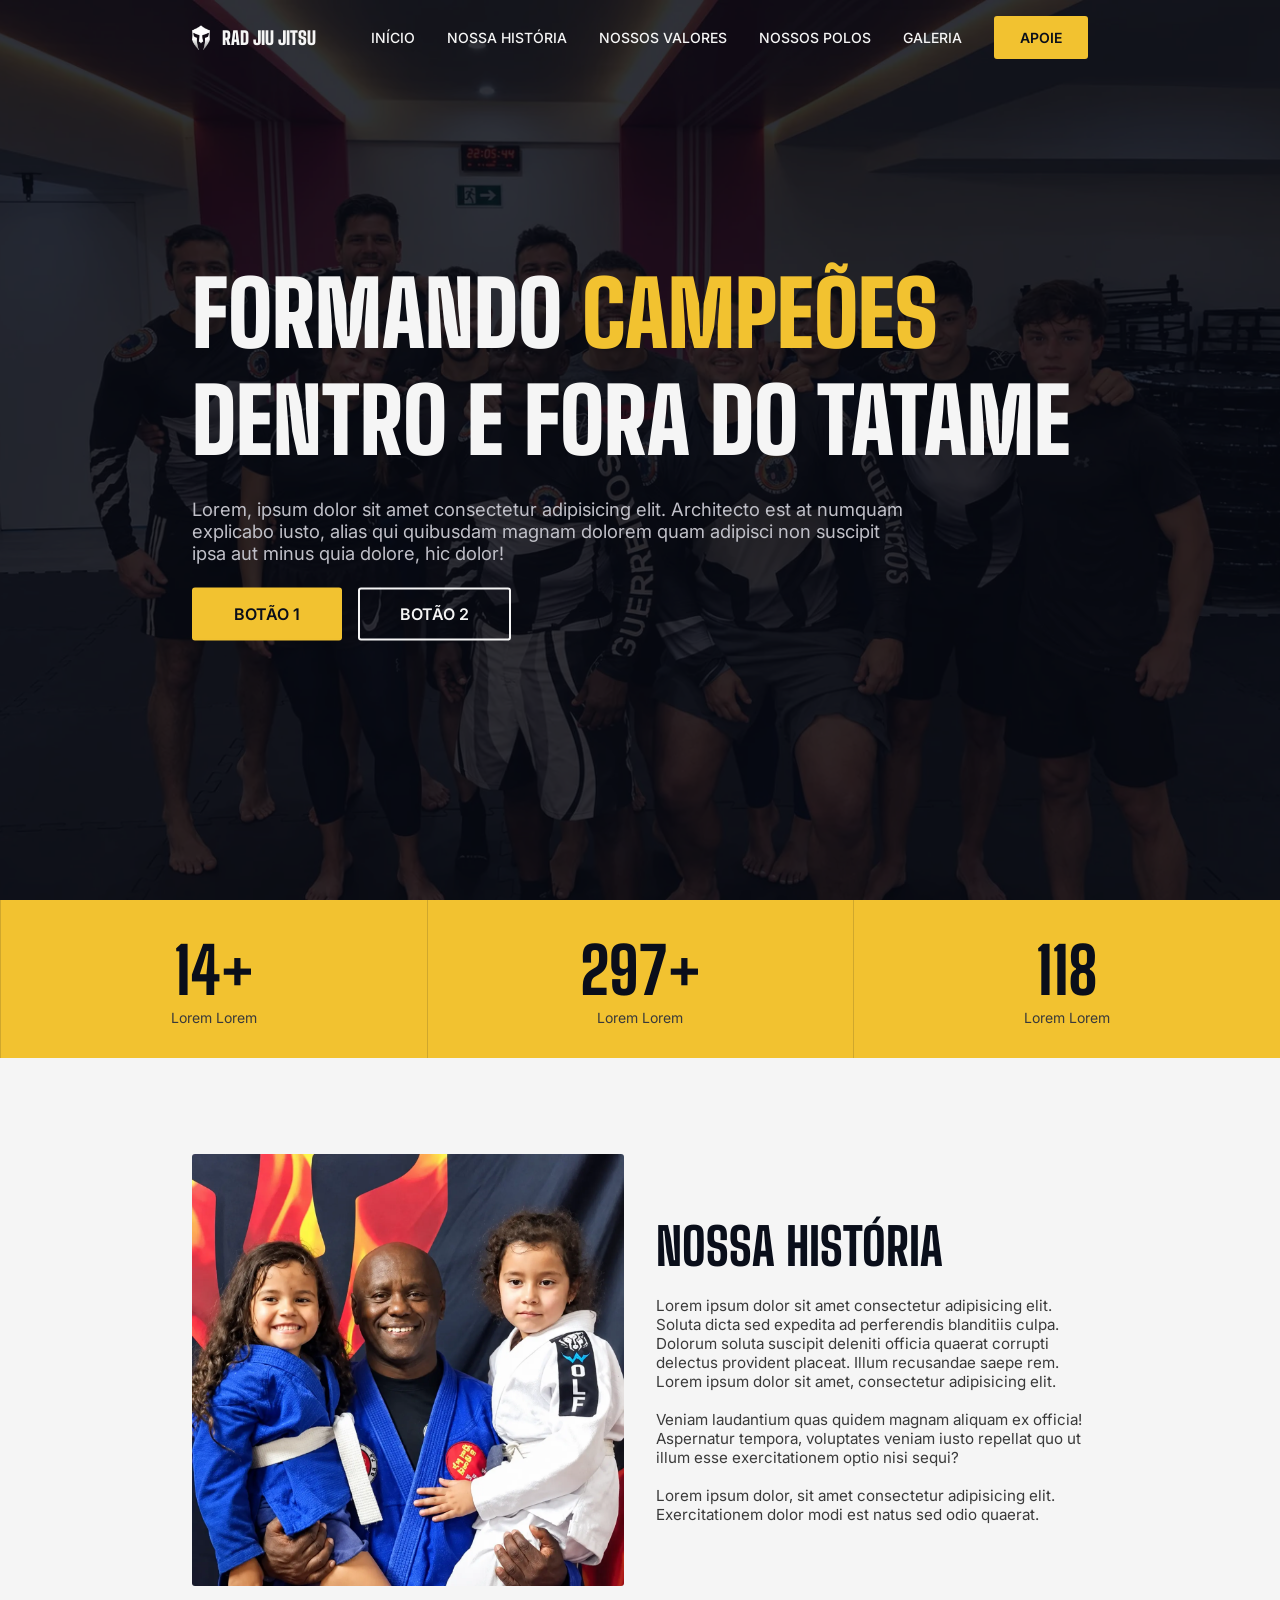
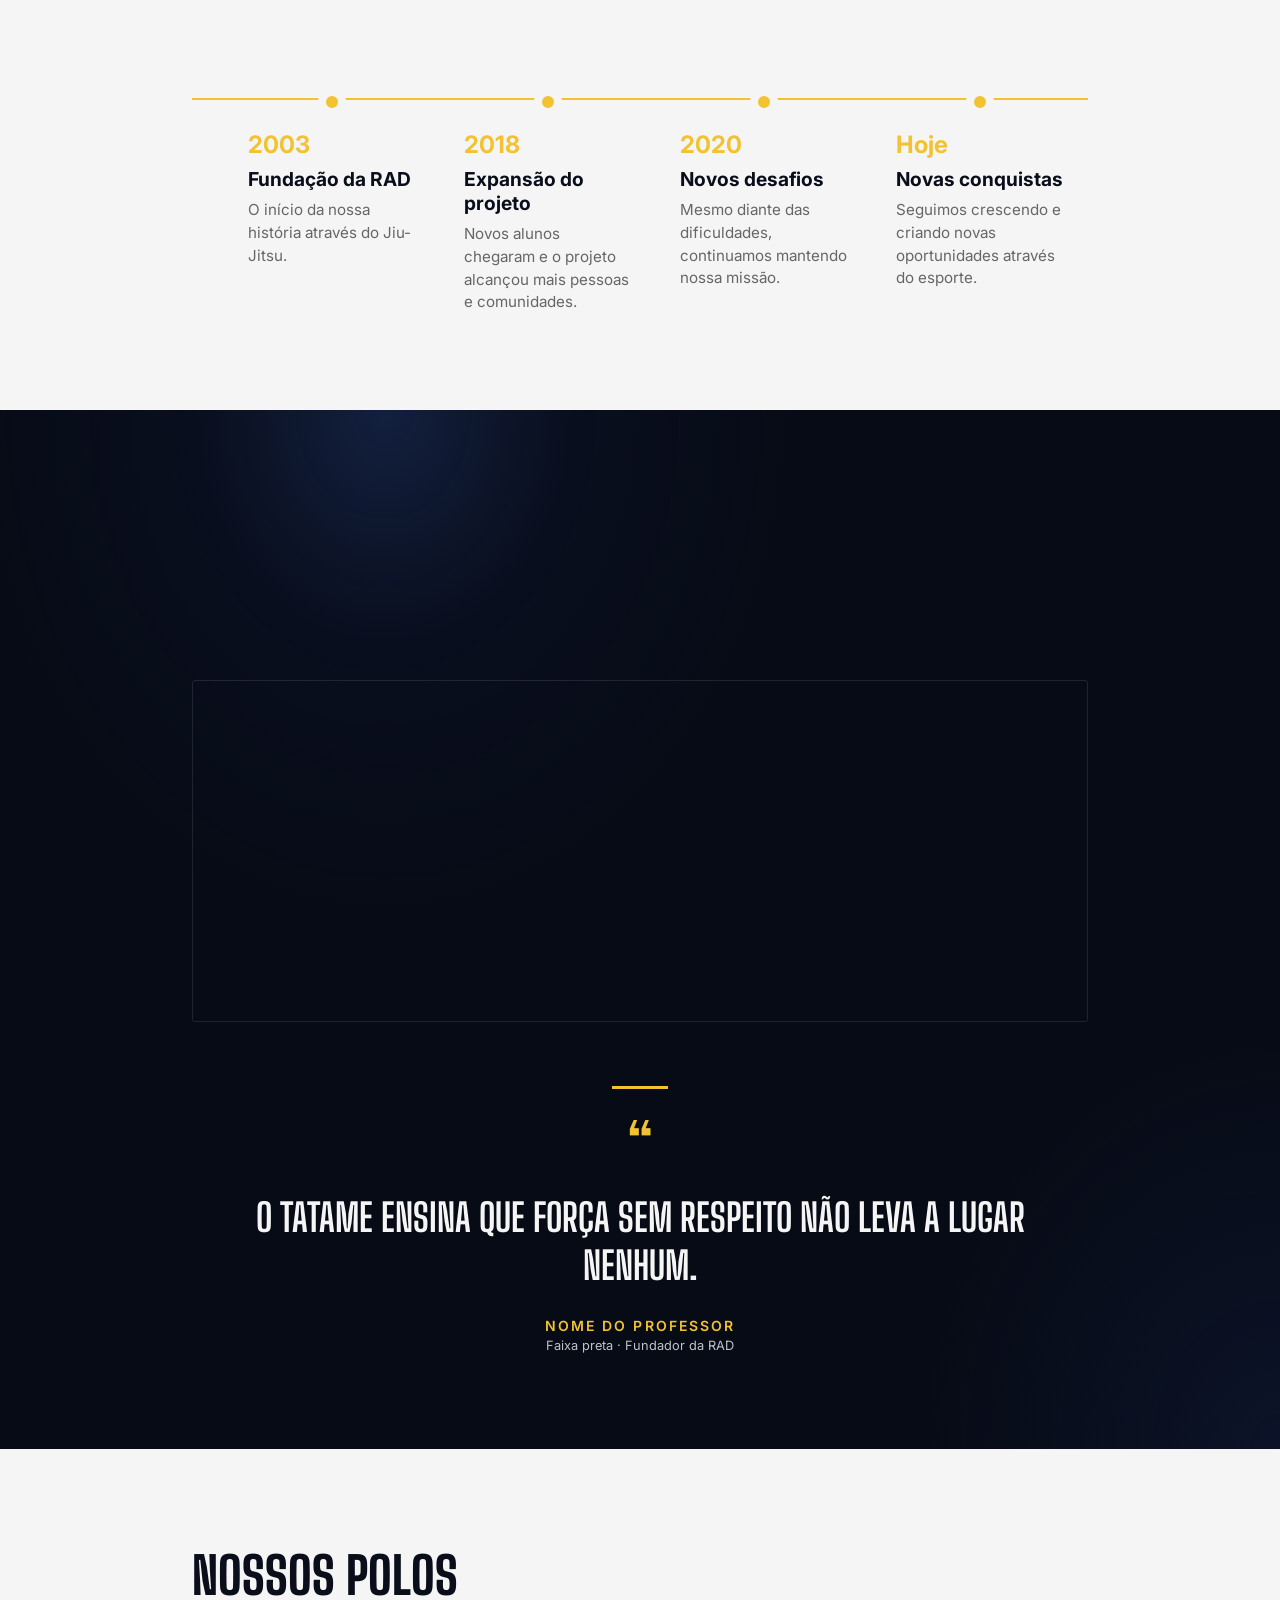
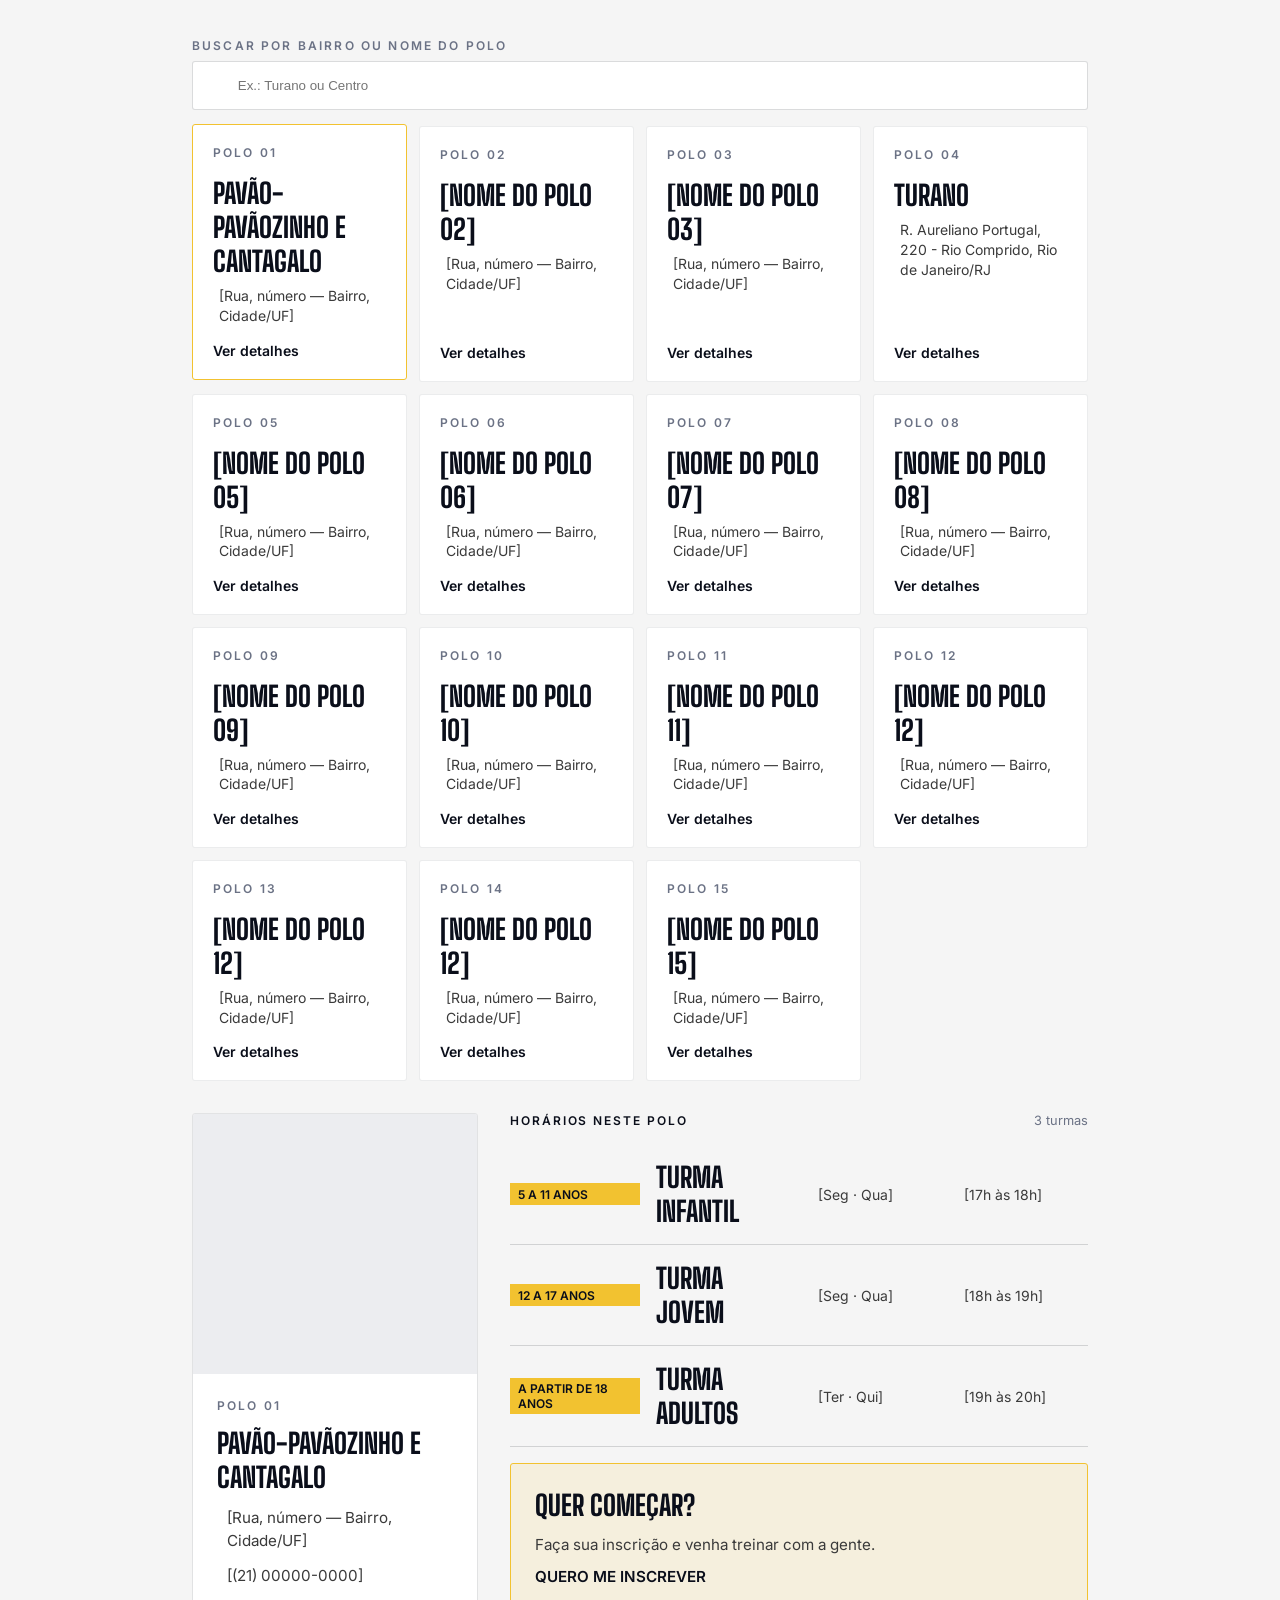
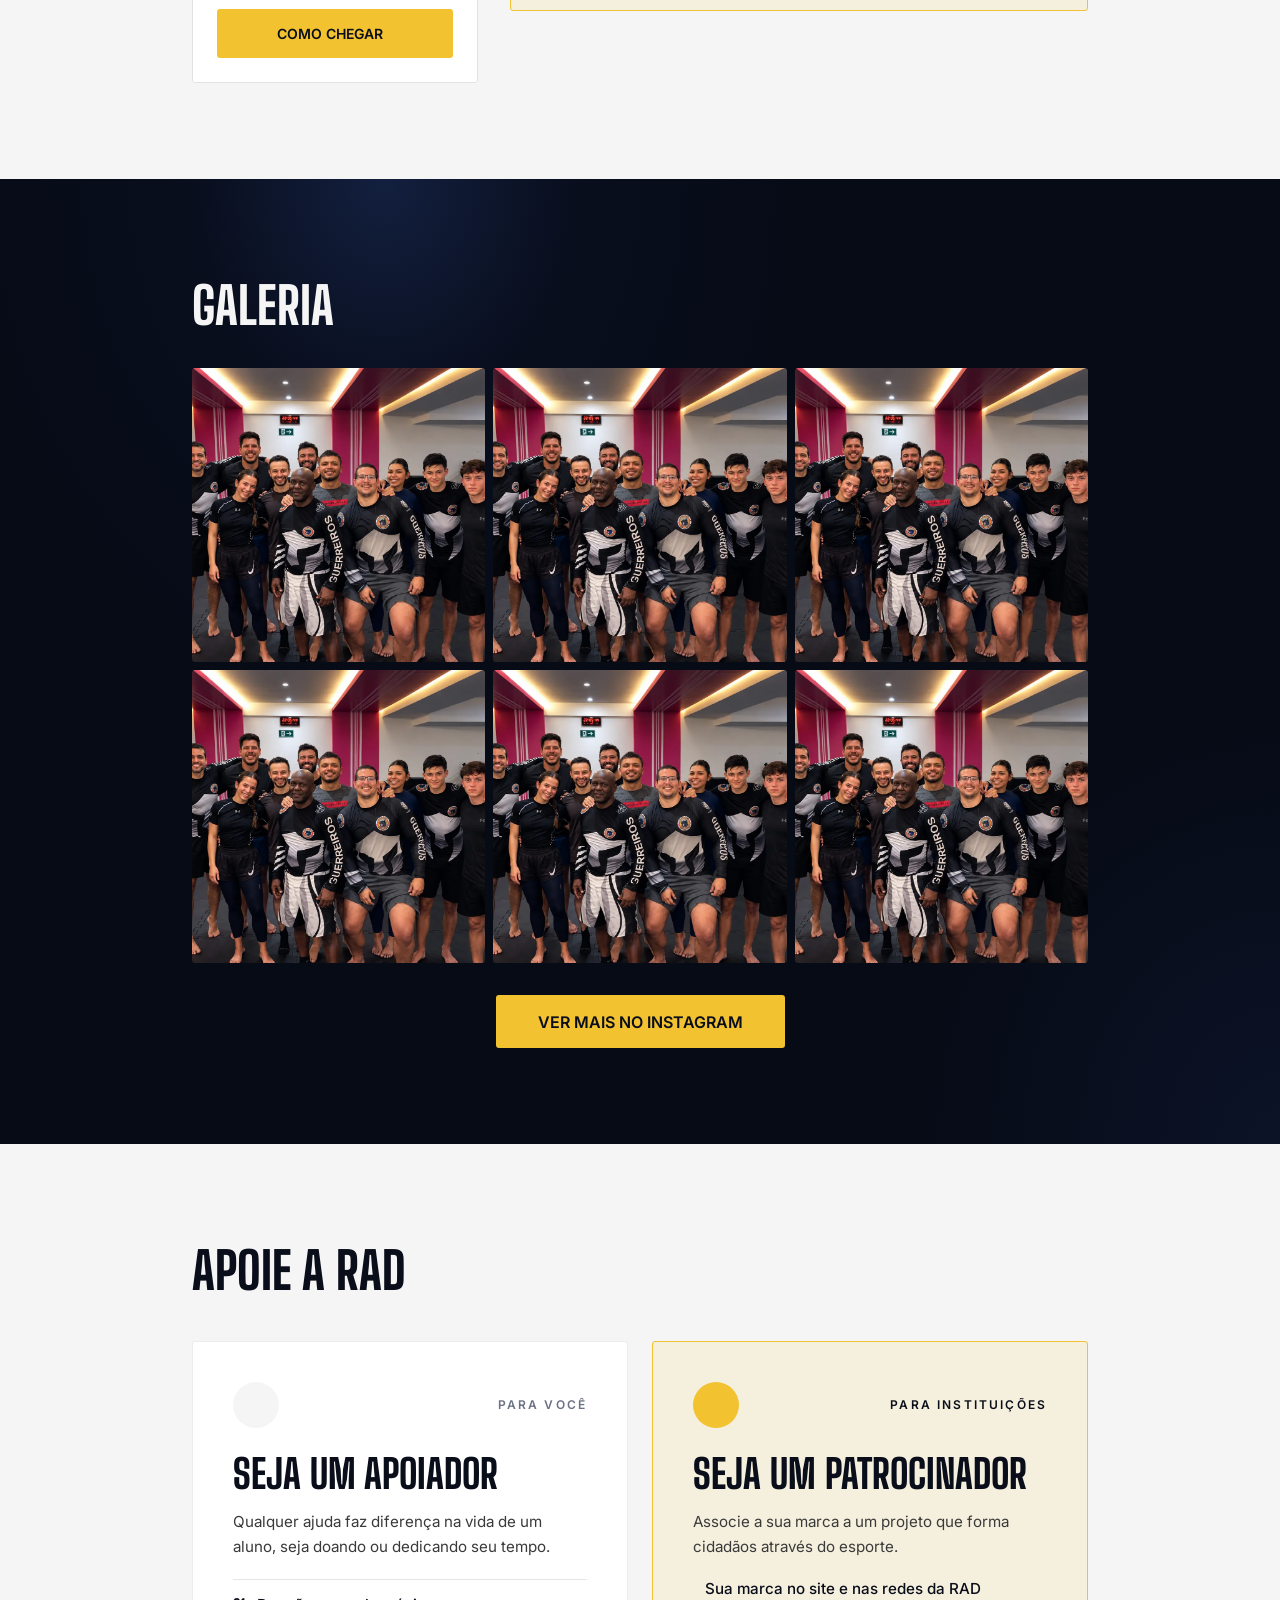
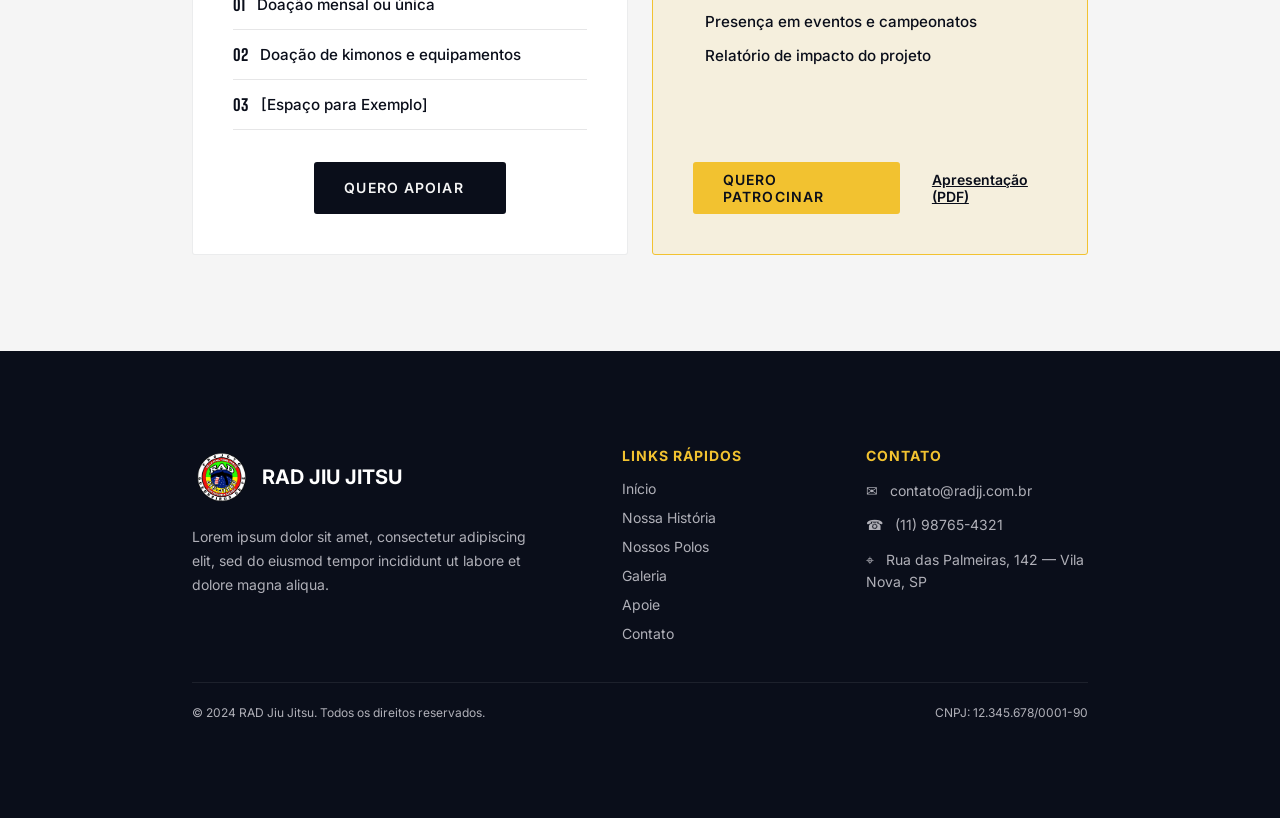
==== index.html @ 1a4d7d13 "valores" ====
<!DOCTYPE html>
<html lang="pt-br">
<head>
    <meta charset="UTF-8">
    <meta name="viewport" content="width=device-width, initial-scale=1.0">
    <title>RAD Jiu Jitsu</title>
    <link rel="stylesheet" href="https://cdnjs.cloudflare.com/ajax/libs/font-awesome/7.3.1/css/all.min.css">
    <link rel="stylesheet" href="css/style.css">
</head>
<body>

    <!-- ========== HEADER ========== -->
    <header id="header">
        <nav class="nav-container">
            <div id="nav-logo">
                <a href="#">
                    <img src="assets/images/logo-projeto.webp" alt="Logo do Projeto - RAD Jiu Jitsu">
                    RAD JIU JITSU
                </a>
            </div>

            <i id="btn-nav" class="fa-solid fa-bars"></i>

            <div id="nav-mobile" class="invisivel">
                <a href="#">Início</a>
                <a href="#historia">Nossa História</a>
                <a href="#valores">Nossos Valores</a>
                <a href="#polos">Nossos Polos</a>
                <a href="#galeria">Galeria</a>
                <a id="nav-btn-ctt" href="#apoie">APOIE</a>
            </div>
        </nav>

        <!-- HERO -->
        <section class="hero">
            <img src="assets/images/img_hero.webp" alt="Equipe da RAD Jiu Jitsu em Formação">

            <div id="hero-conteudo">
                <h2>Formando <span>campeões</span> dentro e fora do tatame</h2>
                <p>Lorem, ipsum dolor sit amet consectetur adipisicing elit. Architecto
                    est at numquam explicabo iusto, alias qui quibusdam magnam dolorem quam adipisci non suscipit ipsa aut minus quia dolore, hic dolor!</p>

                <div id="hero-btns">
                    <a href="#" class="btn btn-primary">Botão 1</a>
                    <a href="#" class="btn btn-secondary">Botão 2</a>
                </div>
            </div>
        </section>
    </header>

    <!-- ========== MAIN ========== -->
    <main id="main">

        <!-- CONTADOR -->
        <section class="section-counter">
            <div class="counter-box">
                <h3 class="counter" data-target="15" data-sufixo="+">0</h3>
                <p>Lorem Lorem</p>
            </div>

            <div class="counter-box">
                <h3 class="counter" data-target="300" data-sufixo="+">0</h3>
                <p>Lorem Lorem</p>
            </div>

            <div class="counter-box">
                <h3 class="counter" data-target="120">0</h3>
                <p>Lorem Lorem</p>
            </div>
        </section>

        <!-- HISTÓRIA -->
        <section class="historia-container" id="historia">
            <div class="historia-img">
                <img src="assets/images/img_historia.webp" alt="">
            </div>

            <div class="historia-txt">
                <h2>Nossa História</h2>
                <p>Lorem ipsum dolor sit amet consectetur adipisicing
                    elit. Soluta dicta sed expedita ad perferendis
                    blanditiis culpa. Dolorum soluta suscipit deleniti
                    officia quaerat corrupti delectus provident placeat.
                    Illum recusandae saepe rem. Lorem ipsum dolor sit
                    amet, consectetur adipisicing elit.
                    <br> <br>
                    Veniam
                    laudantium quas quidem magnam aliquam ex officia!
                    Aspernatur tempora, voluptates veniam iusto repellat
                    quo ut illum esse exercitationem optio nisi sequi?</p>

                <p>Lorem ipsum dolor, sit amet consectetur adipisicing elit.
                    Exercitationem dolor modi est natus sed odio quaerat.</p>
            </div>
        </section>

        <!-- TIMELINE -->
        <section class="historia-timeline">
            <div class="timeline">

                <!-- ITEM 1 -->
                <div class="timeline-item">
                    <span class="timeline-year">2003</span>
                    <div class="timeline-content">
                        <h3>Fundação da RAD</h3>
                        <p>O início da nossa história através do Jiu-Jitsu.</p>
                    </div>
                </div>

                <!-- ITEM 2 -->
                <div class="timeline-item">
                    <span class="timeline-year">2018</span>
                    <div class="timeline-content">
                        <h3>Expansão do projeto</h3>
                        <p>Novos alunos chegaram e o projeto alcançou mais pessoas e comunidades.</p>
                    </div>
                </div>

                <!-- ITEM 3 -->
                <div class="timeline-item">
                    <span class="timeline-year">2020</span>
                    <div class="timeline-content">
                        <h3>Novos desafios</h3>
                        <p>Mesmo diante das dificuldades, continuamos mantendo nossa missão.</p>
                    </div>
                </div>

                <!-- ITEM 4 -->
                <div class="timeline-item">
                    <span class="timeline-year">Hoje</span>
                    <div class="timeline-content">
                        <h3>Novas conquistas</h3>
                        <p>Seguimos crescendo e criando novas oportunidades através do esporte.</p>
                    </div>
                </div>

            </div>
        </section>

        <!-- VALORES -->
        <section class="valores-container" id="valores">
            <div class="valores-txt">
                <h2>Nossos <span>Valores</span></h2>
                <p>Lorem ipsum dolor sit amet consectetur adipisicing
                    elit. Soluta dicta sed expedita ad perferendis
                    blanditiis culpa. Dolorum soluta suscipit deleniti
                    officia quaerat corrupti delectus provident placeat.</p>
            </div>

            <div class="valores-faixas">
                <article class="valores-faixa valores-faixa--1">
                    <span class="valores-faixa-marca" aria-hidden="true">01</span>
                    <h3>Respeito</h3>
                    <p>Ao colega, ao professor e ao tatame, em todos os treinos.</p>
                </article>

                <article class="valores-faixa valores-faixa--2">
                    <span class="valores-faixa-marca" aria-hidden="true">02</span>
                    <h3>Disciplina</h3>
                    <p>Constância nos treinos é o que transforma técnica em evolução.</p>
                </article>

                <article class="valores-faixa valores-faixa--3">
                    <span class="valores-faixa-marca" aria-hidden="true">03</span>
                    <h3>Humildade</h3>
                    <p>Estar sempre disposto a aprender, independente da faixa.</p>
                </article>

                <article class="valores-faixa valores-faixa--4">
                    <span class="valores-faixa-marca" aria-hidden="true">04</span>
                    <h3>Comunidade</h3>
                    <p>Ninguém evolui sozinho. Treinamos juntos, dentro e fora do tatame.</p>
                </article>

                <article class="valores-faixa valores-faixa--5">
                    <span class="valores-faixa-marca" aria-hidden="true">05</span>
                    <h3>Evolução</h3>
                    <p>Hoje melhor do que ontem, um treino de cada vez.</p>
                </article>
            </div>

            <figure class="citacao">
                <span class="citacao-aspas" aria-hidden="true">“</span>
                <blockquote>
                    <p>O tatame ensina que força sem respeito não leva a lugar nenhum.</p>
                </blockquote>
                <figcaption>
                    <span class="citacao-nome">Nome do professor</span>
                    <span class="citacao-cargo">Faixa preta · Fundador da RAD</span>
                </figcaption>
            </figure>
        </section>
    </main>

    <!-- <section class="modalidades-container">
        <h2>MODALIDADES</h2>
        <div id="modalidades-line">
            <div class="modalidade-box">
                <img src="assets/images/img_hero.webp" alt="">
                <div class="modalidade-descricao">
                    <h3>TURMA 01</h3>
                    <p>[Breve descrição da turma: foco, nível e o que o aluno desenvolve.]</p>
                    <div class="modalidade-info">
                        <p><i class="fa-regular fa-calendar"></i> [Seg · Qua · Sex]</p>
                        <p><i class="fa-regular fa-clock"></i> [17h às 18h]</p>
                    </div>
                    <div class="modalidade-btn">
                        <a href="#">Agendar aula experimental <i class="fa-solid fa-arrow-right-long"></i></a>
                    </div>
                </div>
            </div>
        </div>
    </section> -->

    <!-- POLOS -->
    <section class="polos-container" id="polos">
        <div class="polos-cabecalho">
            <div class="polos-titulo">
                <h2>Nossos polos</h2>
            </div>

            <!-- Seletor (mobile) -->
            <div class="polos-select">
                <label for="polo-select">Escolha seu polo · 15 polos</label>
                <div class="polos-select-campo">
                    <select id="polo-select"></select>
                    <i class="fa-solid fa-chevron-down"></i>
                </div>
            </div>            
        </div>

        <!-- Busca dos polos (desktop) -->
        <div class="polos-busca">
            <label for="polo-busca">Buscar por bairro ou nome do polo</label>
            <div class="polos-busca-campo">
                <i class="fa-solid fa-magnifying-glass"></i>
                <input id="polo-busca" type="search" placeholder="Ex.: Turano ou Centro">
            </div>
            <div id="polos-cards"></div>
        </div>


        <!-- Detalhe do polo selecionado -->
        <div class="polo-detalhe">
            <div class="polo-local">
                <div class="polo-mapa">
                    <iframe id="polo-mapa-frame" title="Mapa do polo" loading="lazy"></iframe>
                </div>

                <div class="polo-info">
                    <span class="polo-numero" id="polo-numero">Polo 01</span>
                    <h3 id="polo-nome">[Nome do polo]</h3>
                    <p><i class="fa-solid fa-location-dot"></i> <span id="polo-endereco">[Endereço]</span></p>
                    <p><i class="fa-solid fa-phone"></i> <span id="polo-telefone">[Telefone]</span></p>
                    <a id="polo-link" class="btn btn-primary polo-btn" href="#" target="_blank" rel="noopener">
                        Como chegar <i class="fa-solid fa-arrow-right-long"></i>
                    </a>
                </div>
            </div>

            <div class="polo-horarios">
                <div class="polo-horarios-topo">
                    <h4>Horários neste polo</h4>
                    <span id="polo-qtd">3 de 3 turmas</span>
                </div>

                <!-- Ordem das turmas: iniciante, juvenil, adolescente, adulto (igual ao JS) -->
                <div class="polo-turmas">
                    <div class="polo-turma">
                        <div class="polo-turma-topo">
                            <span class="polo-idade">5 a 11 anos</span>
                            <h4>Turma Infantil</h4>
                        </div>
                        <div class="polo-disponivel">
                            <p><i class="fa-regular fa-calendar"></i> <span class="polo-dias"></span></p>
                            <p><i class="fa-regular fa-clock"></i> <span class="polo-horario"></span></p>
                        </div>
                    </div>

                    <div class="polo-turma">
                        <div class="polo-turma-topo">
                            <span class="polo-idade">12 a 17 anos</span>
                            <h4>Turma Jovem</h4>
                        </div>
                        <div class="polo-disponivel">
                            <p><i class="fa-regular fa-calendar"></i> <span class="polo-dias"></span></p>
                            <p><i class="fa-regular fa-clock"></i> <span class="polo-horario"></span></p>
                        </div>
                    </div>

                    <div class="polo-turma">
                        <div class="polo-turma-topo">
                            <span class="polo-idade">A partir de 18 anos</span>
                            <h4>Turma Adultos</h4>
                        </div>
                        <div class="polo-disponivel">
                            <p><i class="fa-regular fa-calendar"></i> <span class="polo-dias"></span></p>
                            <p><i class="fa-regular fa-clock"></i> <span class="polo-horario"></span></p>
                        </div>
                    </div>

                    <div class="polo-cta">
                        <!-- <i class="fa-solid fa-hand-fist"></i> -->
                        <h4>Quer começar?</h4>
                        <p>Faça sua inscrição e venha treinar com a gente.</p>
                        <a href="#contato">Quero me inscrever <i class="fa-solid fa-arrow-right-long"></i></a>
                    </div>           

                </div>
            </div>
        </div>
    </section>

    <!-- GALERIA -->
    <section class="galeria-container" id="galeria">
        <h2>Galeria</h2>

        <div class="galeria-fotos">
            <img src="assets/images/img_hero.webp" alt="Descrição da foto 1" loading="lazy">
            <img src="assets/images/img_hero.webp" alt="Descrição da foto 2" loading="lazy">
            <img src="assets/images/img_hero.webp" alt="Descrição da foto 3" loading="lazy">
            <img src="assets/images/img_hero.webp" alt="Descrição da foto 4" loading="lazy">
            <img src="assets/images/img_hero.webp" alt="Descrição da foto 5" loading="lazy">
            <img src="assets/images/img_hero.webp" alt="Descrição da foto 6" loading="lazy">
        </div>

        <div class="btn-galeria">
            <a href="https://instagram.com/radjiujitsuoficial" class="galeria-link" target="_blank" rel="noopener">
                Ver mais no Instagram <i class="fa-solid fa-arrow-right-long"></i>
            </a>
        </div>
        <!-- Foto ampliada -->
        <div id="galeria-modal" class="invisivel">
            <button id="galeria-fechar" aria-label="Fechar foto">
                <i class="fa-solid fa-x"></i>
            </button>
            <img id="galeria-modal-img" src="" alt="">
        </div>        
    </section>

    <!-- APOIE -->
    <section class="apoie-container" id="apoie">
        <div class="apoie-cabecalho">
            <div class="apoie-titulo">
                <h2>Apoie a RAD</h2>
            </div>
        </div>

        <div class="apoie-cards">

            <!-- PARA VOCÊ -->
            <div class="apoie-card">
                <div class="apoie-card-topo">
                    <div class="apoie-icone"><i class="fa-regular fa-heart"></i></div>
                    <span>Para você</span>
                </div>

                <h3>Seja um apoiador</h3>
                <p>Qualquer ajuda faz diferença na vida de um aluno, seja doando ou dedicando seu tempo.</p>

                <ul class="apoie-lista">
                    <li><span>01</span> Doação mensal ou única</li>
                    <li><span>02</span> Doação de kimonos e equipamentos</li>
                    <li><span>03</span> [Espaço para Exemplo]</li>
                </ul>

                <div class="apoie-acoes">
                    <a href="#" class="apoie-btn apoie-btn-escuro">
                        Quero apoiar <i class="fa-solid fa-arrow-right-long"></i>
                    </a>
                </div>
            </div>

            <!-- PARA EMPRESAS -->
            <div class="apoie-card apoie-card-destaque">
                <div class="apoie-card-topo">
                    <div class="apoie-icone"><i class="fa-solid fa-briefcase"></i></div>
                    <span>Para instituições</span>
                </div>

                <h3>Seja um patrocinador</h3>
                <p>Associe a sua marca a um projeto que forma cidadãos através do esporte.</p>

                <ul class="apoie-beneficios">
                    <li><i class="fa-regular fa-circle-check"></i> Sua marca no site e nas redes da RAD</li>
                    <li><i class="fa-regular fa-circle-check"></i> Presença em eventos e campeonatos</li>
                    <li><i class="fa-regular fa-circle-check"></i> Relatório de impacto do projeto</li>
                </ul>

                <div class="apoie-acoes">
                    <a href="#" class="apoie-btn apoie-btn-dourado">
                        Quero patrocinar <i class="fa-solid fa-arrow-right-long"></i>
                    </a>
                    <a href="#" class="apoie-pdf">
                        <i class="fa-solid fa-download"></i> Apresentação (PDF)
                    </a>
                </div>
            </div>

        </div>

        <!-- QUEM JÁ APOIA A RAD (descomente quando tiver os logos)
        <div class="apoie-parceiros">
            <span class="apoie-parceiros-titulo">Quem já apoia a RAD</span>

            <div class="apoie-logos">
                <img src="assets/images/parceiro-01.webp" alt="Nome do parceiro 1">
                <img src="assets/images/parceiro-02.webp" alt="Nome do parceiro 2">
                <img src="assets/images/parceiro-03.webp" alt="Nome do parceiro 3">
                <img src="assets/images/parceiro-04.webp" alt="Nome do parceiro 4">
                <img src="assets/images/parceiro-05.webp" alt="Nome do parceiro 5">
                <a href="#" class="apoie-logo-vazio"><i class="fa-solid fa-plus"></i> Sua marca aqui</a>
            </div>
        </div>
        -->
    </section>

    <!-- Rodapé -->
<footer class="footer" id="rodape">
    <div class="footer-top">
        <div class="footer-brand">
            <div class="footer-logo">
                <div class="logo-quadrado"><img src="assets/images/logo-equipe.webp"></div>
                <h2>RAD JIU JITSU</h2>
            </div>
            <p>
                Lorem ipsum dolor sit amet, consectetur
                adipiscing elit, sed do eiusmod tempor
                incididunt ut labore et dolore magna aliqua.
            </p>
        </div>
        <div class="footer-links">
            <h3>LINKS RÁPIDOS</h3>
            <a href="#">Início</a>
            <a href="#historia">Nossa História</a>
            <a href="#polos">Nossos Polos</a>
            <a href="#galeria">Galeria</a>
            <a href="#apoie">Apoie</a>
            <a href="#rodape">Contato</a>
        </div>
        <div class="footer-contact">
            <h3>CONTATO</h3>
            <p>✉ &nbsp; contato@radjj.com.br</p>
            <p>☎ &nbsp; (11) 98765-4321</p>
            <p>⌖ &nbsp; Rua das Palmeiras, 142 — Vila Nova, SP</p>
        </div>
    </div>
    <div class="footer-bottom">
        <p>© 2024 RAD Jiu Jitsu. Todos os direitos reservados.</p>
        <p>CNPJ: 12.345.678/0001-90</p>
    </div>
</footer>
    <script src="js/script.js"></script>
</body>
</html>
---- css/style.css ----
@import url('https://fonts.googleapis.com/css2?family=Big+Shoulders+Display:wght@400;500;600;800&family=Inter:wght@400;500;600;800&display=swap');

/* =========================================================
   VARIÁVEIS
   ========================================================= */

:root {
    /* Cores */
    --color-dark: #0A0E1A;
    --color-light: #F5F5F5;
    --color-gold: #F2C230;

    --color-muted: #c0c0c8;
    --color-dark-text: #3a3a3a;
    --color-card-bg: #1a2030;

    /* Tipografia — famílias */
    --font-display: 'Big Shoulders Display', sans-serif;
    --font-body: 'Inter', sans-serif;

    /* Tipografia — tamanhos display */
    --text-h1: clamp(3rem, 7vw, 6.5rem);
    --text-h2: clamp(2.2rem, 4vw, 3.5rem);
    --text-h3-pillar: 1.75rem;
    --text-h3-card: 1.35rem;
    --text-stat-number: clamp(2.5rem, 5vw, 4rem);
    --text-pillar-number: 4rem;
    --text-logo: 1.15rem;

    /* Tipografia — tamanhos body */
    --text-body-lg: 1rem;
    --text-body-md: 0.95rem;
    --text-body-sm: 0.875rem;
    --text-body-xs: 0.8rem;
    --text-label: 0.75rem;

    /* Espaçamento de seções */
    --section-padding: 6rem 0;
    --container-max: 1280px;
    --container-px: 1.5rem;

    /* Largura padrão dos containers (espaçamento lateral) */
    --container-padding: 4%;

    /* Bordas */
    --border-muted: 1px solid rgba(176, 176, 184, 0.12);
    --border-muted-light: 1px solid rgba(176, 176, 184, 0.15);
    --border-accent: 3px solid #F2C230;
    --border-dark-muted: 1px solid rgba(10, 14, 26, 0.15);
}

/* =========================================================
   RESET E BASE
   ========================================================= */

* {
    margin: 0;
    padding: 0;
    box-sizing: border-box;
}

body {
    font-family: var(--font-body);
    font-size: var(--text-body-md);
    color: var(--color-dark-text);
}

/* Utilitários */
.invisivel {
    display: none !important;
}

/* ---------- EFEITOS ---------- */

/* Rolagem suave ao clicar nos links do menu */
html {
    scroll-behavior: smooth;
    scroll-padding-top: 80px; /* desconta a altura do menu fixo */
}

/* Elementos que aparecem ao rolar (a classe é colocada pelo JS) */
.revelar {
    opacity: 0;
    transform: translateY(-30px); /* começa um pouco acima e desce */
    transition: opacity 0.7s ease, transform 0.7s ease;
}

.revelar.visivel {
    opacity: 1;
    transform: none;
}

/* Quem prefere menos movimento no sistema não recebe as animações */
@media (prefers-reduced-motion: reduce) {
    html {
        scroll-behavior: auto;
    }
}

/* =========================================================
   MOBILE (mobile first)
   ========================================================= */

#main{
    background-color: var(--color-light);
}

/* ---------- MENU ---------- */

.nav-container {
    position: fixed;
    top: 0;
    left: 0;
    z-index: 999;
    width: 100%;

    display: flex;
    justify-content: space-between;
    align-items: center;
    flex-wrap: wrap;

    transition: background-color 0.3s ease;
}

.nav-container.rolado {
    background-color: var(--color-dark);
    border-bottom: var(--border-muted-light);
}

#nav-logo {
    padding: 1rem var(--container-padding);
}

#nav-logo a {
    display: flex;
    align-items: center;
    gap: 0.7rem;

    text-decoration: none;
    color: var(--color-light);
    font-family: var(--font-display);
    font-size: var(--text-logo);
    font-weight: 900;
}

#nav-logo img {
    width: var(--text-logo);
}

#btn-nav {
    margin: 1rem var(--container-padding);
    color: var(--color-gold);
    cursor: pointer;
    transition: transform 0.3s ease;
    font-size: var(--text-h3-card);
}

#btn-nav:active {
    transform: rotate(180deg);
}

#nav-mobile {
    width: 100%;
    display: flex;
    flex-direction: column;
    padding: 1rem var(--container-padding);
    background-color: var(--color-dark);
    border-top: var(--border-muted-light);
    gap: 0.75rem;
}

#nav-mobile a {
    padding: 0.5rem 0;
    text-decoration: none;
    text-transform: uppercase;
    color: var(--color-light);
    font-size: var(--text-body-sm) !important;
    transition: ease-in 0.2s;

    font-weight: 500;
}

#nav-btn-ctt {
    margin: 1% 0 0 0;
    padding: 0.7rem !important;
    text-align: center;
    font-weight: 600 !important;
    color: var(--color-dark) !important;
    background-color: var(--color-gold);
    border: 2px solid var(--color-gold);
    border-radius: 3px;
    transition: 0.2 ease-in;
}

#nav-btn-ctt:hover {
    background-color: transparent;
    border: 2px solid var(--color-gold);
    color: var(--color-light) !important;
}

/* ---------- HERO ---------- */

.hero {
    position: relative;
    z-index: 1;
    width: 100%;

    display: flex;
    justify-content: center;
    align-items: center;
}

.hero::after {
    content: "";
    position: absolute;
    inset: 0;
    background: rgba(10, 14, 26, 0.6);
}

.hero img {
    width: 100%;
    height: 100vh;
    object-fit: cover;
    filter: brightness(40%);
}

#hero-conteudo {
    position: absolute;
    z-index: 2;
    top: 50%;
    transform: translateY(-50%);

    display: flex;
    flex-direction: column;
    align-items: center;
    gap: 1.5rem;

    padding: 0 var(--container-padding);
    text-align: center;
    color: var(--color-light);
}

#hero-conteudo h2 {
    font-family: var(--font-display);
    font-size: var(--text-h1);
    font-weight: 900;
    text-transform: uppercase;
}

#hero-conteudo p {
    font-size: var(--text-logo);
    color: var(--color-muted);
}

#hero-conteudo span {
    color: var(--color-gold);
}

#hero-btns {
    display: flex;
    flex-wrap: wrap;
    gap: 1rem;
    /* font-family: var(--font-display); */
}

/* ---------- BOTÕES ---------- */

.btn {
    padding: 0.9rem 2.5rem;
    border-radius: 3px;
    text-decoration: none;
    text-transform: uppercase;
    font-size: var(--text-body-lg);
    font-weight: 600;
}

.btn-primary {
    background-color: var(--color-gold);
    border: 2px solid var(--color-gold);
    color: var(--color-dark);
    transition: 0.3s ease-in-out;
}

.btn-primary:hover {
    background-color: transparent;
    color: var(--color-light);
}

.btn-secondary {
    background-color: transparent;
    border: 2px solid var(--color-light);
    color: var(--color-light);
    transition: 0.3s ease-in-out;
}

.btn-secondary:hover {
    border: 2px solid var(--color-gold);
    color: var(--color-gold);
}

/* ---------- CONTADOR ---------- */

.section-counter {
    width: 100%;
    display: grid;
    grid-template-columns: repeat(1, 1fr);
    align-items: center;
    background-color: var(--color-gold);
}

.counter-box {
    display: flex;
    flex-direction: column;
    align-items: center;
    justify-content: center;
    padding: 2rem 0;
    border-bottom: var(--border-dark-muted);
}

.counter-box:last-child {
    border-bottom: none;
}

.counter-box h3 {
    font-family: var(--font-display);
    font-size: var(--text-stat-number);
    font-weight: 800;
    font-variant-numeric: tabular-nums; /* evita o número "tremer" durante a contagem */
    color: var(--color-dark);
}

.counter-box p {
    font-size: var(--text-body-sm);
}

/* ---------- HISTÓRIA ---------- */

.historia-container {
    display: grid;
    grid-template-columns: repeat(1, 1fr);
    align-items: center;
    gap: 2rem;
    padding: 6rem var(--container-padding) 4rem;
    background-color: var(--color-light);
}

.historia-img{
    display: flex;
    justify-content: center;
    align-items: center;
}

.historia-img img {
    width: 100%;
    object-fit: cover;
    border-radius: 3px;
    
    max-width: 550px;
}

.historia-txt {
    display: grid;
    align-items: center;
    justify-content: center;
    gap: 1.2rem;
    text-align: left;
}

.historia-txt h2 {
    font-family: var(--font-display);
    font-size: var(--text-h2);
    font-weight: 800;
    /* text-align: center; */
    text-transform: uppercase;
    color: var(--color-dark);
}

/* ---------- TIMELINE ---------- */

.historia-timeline {
    padding: 0 var(--container-padding) 4rem;
    background-color: var(--color-light);
}

.timeline {
    position: relative;
    display: flex;
    flex-direction: column;
    gap: 2.5rem;
    margin: 2rem 0;
    padding-left: 2rem;
}

/* Linha */
.timeline::before {
    content: "";
    position: absolute;
    top: 0;
    bottom: 0;
    left: 0.35rem;
    width: 2px;
    background-color: var(--color-gold);
}

/* Item */
.timeline-item {
    position: relative;
    padding-left: 1rem;
}

/* Bolinha */
.timeline-item::before {
    content: "";
    position: absolute;
    top: 0.3rem;
    left: -0.05rem;
    width: 10px;
    height: 10px;
    background-color: var(--color-gold);
    border-radius: 50%;
    box-shadow: 0 0 0 4px var(--color-light);
}

/* Ano */
.timeline-year {
    display: block;
    margin-bottom: 0.35rem;
    font-size: 1rem;
    font-weight: 700;
    color: var(--color-gold);
}

/* Título */
.timeline-content h3 {
    margin: 0 0 0.4rem;
    font-size: 1.2rem;
    font-weight: 700;
    color: var(--color-dark);
}

/* Texto */
.timeline-content p {
    margin: 0;
    font-size: 0.95rem;
    line-height: 1.5;
    color: #666;
}

/* ---------- VALORES ---------- */

.valores-container {
    padding: 6rem var(--container-padding);
    background:
        radial-gradient(ellipse 420px 520px at 30% 0%, rgba(28, 48, 96, 0.55) 0%, rgba(14, 24, 52, 0.25) 45%, rgba(7, 11, 22, 0) 100%),
        radial-gradient(ellipse 360px 420px at 100% 100%, rgba(20, 34, 72, 0.35) 0%, rgba(7, 11, 22, 0) 100%),
        #070B16;
}

.valores-txt {
    display: grid;
    align-items: center;
    justify-content: center;
    gap: 1.2rem;
    text-align: left;
    color: var(--color-muted);
}

.valores-txt h2 {
    font-family: var(--font-display);
    font-size: var(--text-h2);
    font-weight: 800;
    text-align: left;
    text-transform: uppercase;
    color: var(--color-light);
}

.valores-txt span {
    color: var(--color-gold);
}

/* Faixas que escurecem (mobile: empilhadas) */

.valores-faixas {
    display: grid;
    grid-template-columns: 1fr;
    margin-top: 3.5rem;
    border-radius: 3px;
    overflow: hidden;
    border: var(--border-muted-light);
}

.valores-faixa {
    position: relative;
    display: flex;
    flex-direction: column;
    gap: 0.5rem;
    padding: 2.5rem 1.5rem 1.75rem;
}

/* Ponta da faixa: tira escura no topo com o nó */
.valores-faixa::before {
    content: "";
    position: absolute;
    top: 0;
    left: 0;
    right: 0;
    height: 22px;
    background-color: rgba(0, 0, 0, 0.3);
}

.valores-faixa::after {
    content: "";
    position: absolute;
    top: 0;
    right: 18px;
    width: 22px;
    height: 22px;
    background-color: rgba(0, 0, 0, 0.45);
}

/* Número gigante de fundo: ocupa o topo da faixa */
.valores-faixa-marca {
    position: absolute;
    top: 2.5rem;
    right: 1rem;
    font-family: var(--font-display);
    font-size: clamp(7rem, 14vw, 10rem);
    font-weight: 800;
    line-height: 1;
    color: currentColor;
    opacity: 0.14;
    pointer-events: none;
    user-select: none;
}

/* texto de apoio centralizados */

.valores-txt p {
    margin: 0 auto;
    text-align: left;
}

/* Citação final da seção */
.citacao {
    max-width: 860px;
    margin: 4rem auto 0;
    text-align: center;
}

.citacao::before {
    content: "";
    display: block;
    width: 56px;
    height: 3px;
    margin: 0 auto 2.5rem;
    background-color: var(--color-gold);
}

.citacao-aspas {
    display: block;
    font-family: var(--font-display);
    font-size: 5rem;
    line-height: 0.6;
    color: var(--color-gold);
    margin-bottom: 1rem;
}

.citacao blockquote p {
    font-family: var(--font-display);
    font-size: clamp(1.6rem, 3.5vw, 2.4rem);
    font-weight: 700;
    line-height: 1.25;
    text-transform: uppercase;
    color: var(--color-light);
}

.citacao figcaption {
    display: flex;
    flex-direction: column;
    gap: 0.25rem;
    margin-top: 1.75rem;
}

.citacao-nome {
    font-size: var(--text-body-sm);
    font-weight: 600;
    letter-spacing: 0.15em;
    text-transform: uppercase;
    color: var(--color-gold);
}

.citacao-cargo {
    font-size: var(--text-body-xs);
    color: var(--color-muted);
}

.valores-faixa h3 {
    font-family: var(--font-display);
    font-size: var(--text-h3-pillar);
    font-weight: 800;
    text-transform: uppercase;
}

.valores-faixa p {
    font-size: var(--text-body-sm);
    line-height: 1.55;
    opacity: 0.85;
}

.valores-faixa--1 { background-color: #F5F5F5; color: var(--color-dark); }
.valores-faixa--2 { background-color: #8A93A8; color: var(--color-dark); }
.valores-faixa--3 { background-color: #1F4FD1; color: var(--color-light); }
.valores-faixa--4 { background-color: #5B2A86; color: var(--color-light); }
.valores-faixa--5 { background-color: #050810; color: var(--color-light); }

/* Desktop: as faixas viram colunas, da mais clara à mais escura */

@media (min-width: 1024px) {
    .valores-faixas {
        grid-template-columns: repeat(5, 1fr);
    }

    .valores-faixa {
        min-height: 340px;
        justify-content: flex-end;
        padding: 3rem 1.4rem 2rem;
    }
}

/* ---------- MODALIDADES ---------- */

.modalidades-container{
    display: grid;
    grid-template-columns: repeat(1, 1fr);
    align-items: center;
    gap: 2rem;
    padding: 6rem var(--container-padding) 4rem;
}

.modalidades-container h2 {
    font-family: var(--font-display);
    font-size: var(--text-h2);
    font-weight: 800;
    text-align: center;
    text-transform: uppercase;
    color: var(--color-dark);
}

.modalidade-box{
    display: flex;
    justify-content: center;
    flex-direction: column;
    background-color: var(--color-dark);

    border-radius: 3px;
}

.modalidade-box img{
    width: 100%;
    border-radius: 4px 4px 0 0;
}

.modalidade-descricao{
    display: flex;
    flex-direction: column;
    padding: 2rem;
    gap: 1.2rem;
}

.modalidade-descricao h3{
    font-family: var(--font-display);
    font-size: var(--text-h3-pillar);
    font-weight: 800;
    text-transform: uppercase;
    color: var(--color-light);
}

.modalidade-descricao p{
    color: var(--color-muted);
}

.modalidade-info{
    border-top: var(--border-muted-light);
    padding-top: 1.2rem ;
    display: flex;
    flex-direction: column;
    gap: 0.7rem;
}

.modalidade-info p{
    color: var(--color-light);
}

.modalidade-info p i{
    color: var(--color-gold);
}

/* .modalidade-btn{
    display: flex;
    justify-content: space-between;    
} */

.modalidade-btn a{
    color: #F2C230;
    text-decoration: none;
    text-transform: uppercase;
    font-weight: 600;

    display: flex;
    justify-content: space-between;
}

#modalidades-line{
    display: flex;
    align-items: center;
    justify-content: center;
}

/* ---------- POLOS ---------- */

.polos-container {
    display: flex;
    flex-direction: column;
    gap: 2rem;
    padding: 6rem var(--container-padding);
    background-color: var(--color-light);
}

.polos-cabecalho,
.polos-titulo {
    display: flex;
    flex-direction: column;
    gap: 1rem;
}

.polos-tag {
    display: flex;
    align-items: center;
    gap: 0.75rem;
    font-size: var(--text-label);
    font-weight: 600;
    letter-spacing: 0.24em;
    text-transform: uppercase;
    color: var(--color-dark);
}

.polos-tag::before {
    content: "";
    width: 28px;
    height: 2px;
    background-color: var(--color-gold);
}

.polos-cabecalho h2 {
    font-family: var(--font-display);
    font-size: var(--text-h2);
    font-weight: 800;
    text-transform: uppercase;
    color: var(--color-dark);
}

.polos-cabecalho p {
    line-height: 1.6;
    color: var(--color-dark-text);
}

/* Seletor */
.polos-select {
    display: flex;
    flex-direction: column;
    gap: 0.5rem;
}

.polos-select label {
    font-size: var(--text-label);
    font-weight: 600;
    letter-spacing: 0.18em;
    text-transform: uppercase;
    color: #6B7285;
}

.polos-select-campo {
    position: relative;
}

.polos-select select {
    appearance: none;
    -webkit-appearance: none;
    width: 100%;
    padding: 1rem 3rem 1rem 1rem;

    font-family: var(--font-body);
    font-size: var(--text-body-lg);
    font-weight: 600;
    color: var(--color-dark);

    background-color: #FFFFFF;
    border: var(--border-dark-muted);
    border-radius: 3px;
    cursor: pointer;
}

.polos-select select:focus {
    outline: none;
    border-color: var(--color-gold);
}

.polos-select-campo i {
    position: absolute;
    top: 50%;
    right: 1rem;
    transform: translateY(-50%);
    color: var(--color-dark);
    pointer-events: none;
}

/* Busca e cards dos polos (desktop) */
.polos-busca {
    display: none;
}

.polos-busca > label {
    display: block;
    margin-bottom: 0.5rem;
    color: #6B7285;
    font-size: var(--text-label);
    font-weight: 600;
    letter-spacing: 0.18em;
    text-transform: uppercase;
}

.polos-busca-campo {
    position: relative;
    margin-bottom: 1rem;
}

.polos-busca-campo i {
    position: absolute;
    top: 50%;
    left: 1rem;
    transform: translateY(-50%);
    color: var(--color-dark);
}

.polos-busca-campo input {
    width: 100%;
    padding: 1rem 1rem 1rem 2.8rem;
    color: var(--color-dark);
    background-color: #FFFFFF;
    border: var(--border-dark-muted);
    border-radius: 3px;
    outline: none;
}

.polos-busca-campo input:focus {
    border-color: var(--color-gold);
}

#polos-cards {
    display: grid;
    grid-template-columns: repeat(4, 1fr);
    gap: 0.75rem;
}

.polo-card {
    display: flex;
    flex-direction: column;
    min-height: 170px;
    padding: 1.25rem;
    color: var(--color-dark);
    background-color: #FFFFFF;
    border: 1px solid rgba(10, 14, 26, 0.08);
    border-radius: 3px;
    cursor: pointer;
    transition: border-color 0.2s ease, transform 0.2s ease;
}

.polo-card:hover,
.polo-card:focus,
.polo-card.selecionado {
    border-color: var(--color-gold);
    outline: none;
    transform: translateY(-2px);
}

.polo-card-numero {
    color: #6B7285;
    font-size: var(--text-label);
    font-weight: 600;
    letter-spacing: 0.18em;
}

.polo-card h3 {
    margin: 1rem 0 0.5rem;
    font-family: var(--font-display);
    font-size: var(--text-h3-pillar);
    font-weight: 800;
    text-transform: uppercase;
}

.polo-card p {
    display: flex;
    gap: 0.4rem;
    color: var(--color-dark-text);
    font-size: var(--text-body-sm);
    line-height: 1.4;
}

.polo-card p i {
    color: var(--color-dark);
}

.polo-card-link {
    display: flex;
    justify-content: space-between;
    margin-top: auto;
    padding-top: 1rem;
    color: var(--color-dark);
    font-size: var(--text-body-sm);
    font-weight: 600;
}

.polo-card-link i {
    color: var(--color-dark);
}

/* Detalhe do polo */
.polo-detalhe {
    display: flex;
    flex-direction: column;
    color: var(--color-dark-text);
    background-color: #FFFFFF;
    border: 1px solid rgba(10, 14, 26, 0.08);
    border-radius: 3px;
    overflow: hidden;
}

.polo-local {
    display: flex;
    flex-direction: column;
}

.polo-mapa {
    height: 220px; /* antes era 140px; mapa precisa de mais altura */
    display: flex;
    align-items: center;
    justify-content: center;
    gap: 0.6rem;

    font-size: var(--text-label);
    font-weight: 600;
    letter-spacing: 0.18em;
    color: #6B7285;

    background-color: #ECEDF0;
}

.polo-mapa iframe {
    width: 100%;
    height: 100%;
    border: 0;
    display: block;
}

.polo-mapa i {
    font-size: 1.3rem;
    color: var(--color-dark);
}

.polo-info {
    display: flex;
    flex-direction: column;
    gap: 0.8rem;
    padding: 1.5rem 1.25rem;
}

.polo-numero {
    font-size: var(--text-label);
    font-weight: 600;
    letter-spacing: 0.18em;
    text-transform: uppercase;
    color: #6B7285;
}

.polo-info h3 {
    font-family: var(--font-display);
    font-size: var(--text-h3-pillar);
    font-weight: 800;
    text-transform: uppercase;
    color: var(--color-dark);
}

.polo-info p {
    display: flex;
    gap: 0.6rem;
    line-height: 1.5;
}

.polo-info p i {
    margin-top: 0.2rem;
    color: var(--color-dark);
}

.polo-btn {
    margin-top: 0.5rem;
    display: flex;
    align-items: center;
    justify-content: center;
    gap: 0.6rem;
    padding: 0.9rem 1rem;
    font-size: var(--text-body-sm);
}

/* No fundo claro, o hover do .btn-primary deixaria o texto branco e invisível */
.polo-btn:hover {
    color: var(--color-dark);
}

/* Horários */
.polo-horarios {
    padding: 0 1.25rem 0.5rem;
}

.polo-horarios-topo {
    display: flex;
    justify-content: space-between;
    align-items: baseline;
    padding: 1rem 0;
    border-top: var(--border-dark-muted);
    border-bottom: var(--border-dark-muted);
}

.polo-horarios-topo h4 {
    font-size: var(--text-label);
    font-weight: 600;
    letter-spacing: 0.16em;
    text-transform: uppercase;
    color: var(--color-dark);
}

.polo-horarios-topo span {
    font-size: var(--text-body-xs);
    color: #6B7285;
}

.polo-turmas {
    display: flex;
    flex-direction: column;
}

.polo-turma {
    display: flex;
    flex-direction: column;
    gap: 0.9rem;
    padding: 1.5rem 0;
    border-bottom: var(--border-dark-muted);
    
}

.polo-turma-topo {
    display: flex;
    align-items: center;
    gap: 0.6rem;
}

.polo-idade {
    padding: 0.2rem 0.5rem;
    font-size: var(--text-label);
    font-weight: 600;
    text-transform: uppercase;
    color: var(--color-dark);
    background-color: var(--color-gold);
}

.polo-turma h4 {
    font-size: var(--text-body-lg);
    font-weight: 600;
    color: var(--color-dark);
}

.polo-disponivel {
    display: flex;
    flex-wrap: wrap;
    flex-direction: column;
    gap: 0.6rem 1.2rem;
}

.polo-disponivel p {
    display: flex;
    align-items: center;
    gap: 0.5rem;
    font-size: var(--text-body-sm);
    color: var(--color-dark-text);
}

.polo-disponivel i {
    color: var(--color-dark);
}

.polo-aviso {
    display: none;
    font-size: var(--text-body-sm);
    color: #6B7285;
}

/* Turma não oferecida no polo */
.polo-turma.indisponivel .polo-idade {
    color: #6B7285;
    background-color: rgba(10, 14, 26, 0.06);
}

.polo-turma.indisponivel h4 {
    color: #6B7285;
}

.polo-turma.indisponivel .polo-disponivel {
    display: none;
}

.polo-turma.indisponivel {
    display: none;
}

/* Card de inscrição */
.polo-cta {
    display: flex;
    flex-direction: column;
    gap: 0.8rem;
    margin: 1rem 0;
    padding: 1.5rem;
    color: var(--color-dark-text);
    background-color: rgba(242, 194, 48, 0.12);
    border: 1px solid var(--color-gold);
    border-radius: 3px;
}

.polo-cta i {
    color: var(--color-dark);
}

.polo-cta h4 {
    font-family: var(--font-display);
    font-size: var(--text-h3-pillar);
    font-weight: 800;
    text-transform: uppercase;
    color: var(--color-dark);
}

.polo-cta a {
    margin-top: auto;
    display: flex;
    justify-content: space-between;
    align-items: center;
    font-weight: 600;
    text-transform: uppercase;
    text-decoration: none;
    color: var(--color-dark);
}

/* GALERIA */

.galeria-container {
    display: flex;
    flex-direction: column;
    gap: 2rem;
    padding: 6rem var(--container-padding);
    /* align-items: center; */

    background:
        radial-gradient(ellipse 420px 520px at 30% 0%, rgba(28, 48, 96, 0.55) 0%, rgba(14, 24, 52, 0.25) 45%, rgba(7, 11, 22, 0) 100%),
        radial-gradient(ellipse 360px 420px at 100% 100%, rgba(20, 34, 72, 0.35) 0%, rgba(7, 11, 22, 0) 100%),
        #070B16;
}

.galeria-container h2 {
    font-family: var(--font-display);
    font-size: var(--text-h2);
    font-weight: 800;
    text-transform: uppercase;
    color: var(--color-light);
}

.galeria-fotos {
    display: grid;
    grid-template-columns: repeat(2, 1fr);
    gap: 0.5rem;
}

.galeria-fotos img {
    width: 100%;
    aspect-ratio: 1 / 1;
    object-fit: cover;
    border-radius: 3px;
}

.galeria-link{
    background-color: var(--color-gold);
    border: 2px solid var(--color-gold);
    color: var(--color-dark);
    transition: 0.3s ease-in-out;
    
    padding: 0.9rem 2.5rem;
    border-radius: 3px;
    text-decoration: none;
    text-transform: uppercase;
    font-size: var(--text-body-lg);
    font-weight: 600;
    
    max-width: 350px;
}

.galeria-link:hover{
    background: none;
    color: var(--color-light);
}

.btn-galeria{
    display: flex;
    justify-content: center;
}

/* ZOOM */

.galeria-fotos img {
    cursor: zoom-in;
    transition: 0.1s ease-in;
}

.galeria-fotos img:hover {
    filter:brightness(50%)
}

#galeria-modal {
    position: fixed;
    inset: 0;
    z-index: 1000;

    display: flex;
    align-items: center;
    justify-content: center;
    padding: 1rem;

    background-color: rgba(7, 11, 22, 0.92);
}

#galeria-modal-img {
    max-width: 100%;
    max-height: 85vh;
    object-fit: contain;
    border-radius: 3px;
}

#galeria-fechar {
    position: absolute;
    top: 1rem;
    right: 1rem;
    width: 44px;
    height: 44px;

    font-size: 1.4rem;
    color: var(--color-gold);
    background: none;
    border: none;
    cursor: pointer;
}

/* ---------- APOIE ---------- */

.apoie-container {
    display: flex;
    flex-direction: column;
    gap: 2.5rem;
    padding: 6rem var(--container-padding);
    background-color: var(--color-light);
}

.apoie-cabecalho,
.apoie-titulo {
    display: flex;
    flex-direction: column;
    gap: 1rem;
}

.apoie-cabecalho h2 {
    font-family: var(--font-display);
    font-size: var(--text-h2);
    font-weight: 800;
    text-transform: uppercase;
    color: var(--color-dark);
}

.apoie-cabecalho p {
    line-height: 1.6;
}

/* Cards */
.apoie-cards {
    display: grid;
    grid-template-columns: 1fr;
    gap: 1rem;
}

.apoie-card {
    display: flex;
    flex-direction: column;
    padding: 1.75rem 1.4rem;
    background-color: #FFFFFF;
    border: 1px solid rgba(10, 14, 26, 0.08);
    border-radius: 3px;
}

.apoie-card-destaque {
    background-color: rgba(242, 194, 48, 0.12);
    border-color: var(--color-gold);
}

.apoie-card-topo {
    display: flex;
    justify-content: space-between;
    align-items: center;
    /* flex-direction: column; */
    gap: 1rem;
}

.apoie-card-topo span {
    font-size: var(--text-label);
    font-weight: 600;
    letter-spacing: 0.18em;
    text-transform: uppercase;
    color: #6B7285;
}

.apoie-card-destaque .apoie-card-topo span {
    color: var(--color-dark);
}

.apoie-icone {
    width: 46px;
    height: 46px;
    display: flex;
    align-items: center;
    justify-content: center;
    border-radius: 50%;
    color: var(--color-dark);
    background-color: var(--color-light);
}

.apoie-card-destaque .apoie-icone {
    background-color: var(--color-gold);
}

.apoie-card h3 {
    margin-top: 1.4rem;
    font-family: var(--font-display);
    font-size: 2rem;
    font-weight: 800;
    text-transform: uppercase;
    color: var(--color-dark);
}

.apoie-card > p {
    margin-top: 0.75rem;
    line-height: 1.6;
}

/* Lista numerada (Para você) */
.apoie-lista {
    margin-top: 1.25rem;
    list-style: none;
    border-top: 1px solid rgba(10, 14, 26, 0.1);
}

.apoie-lista li {
    display: flex;
    align-items: center;
    gap: 0.75rem;
    min-height: 50px;
    font-weight: 500;
    color: var(--color-dark);
    border-bottom: 1px solid rgba(10, 14, 26, 0.1);
}

.apoie-lista span {
    font-family: var(--font-display);
    font-size: 1rem;
    font-weight: 800;
}

/* Benefícios (Para empresas) */
.apoie-beneficios {
    margin-top: 1.25rem;
    list-style: none;
    display: flex;
    flex-direction: column;
    gap: 0.9rem;
}

.apoie-beneficios li {
    display: flex;
    align-items: flex-start;
    gap: 0.75rem;
    font-weight: 500;
    color: var(--color-dark);
}

.apoie-beneficios i {
    margin-top: 0.2rem;
}

/* Botões */
.apoie-acoes {
    display: flex;
    flex-direction: column;
    gap: 0.5rem;
    justify-content: center;
    margin-top: 1.5rem;
}

.apoie-btn {
    display: flex;
    align-items: center;
    justify-content: center;
    gap: 0.75rem;
    min-height: 52px;
    padding: 0 1.75rem;

    font-size: var(--text-body-sm);
    font-weight: 600;
    letter-spacing: 0.08em;
    text-transform: uppercase;
    text-decoration: none;

    border-radius: 3px;
    transition: 0.3s ease-in-out;
}

.apoie-btn-escuro {
    color: var(--color-light);
    background-color: var(--color-dark);
    border: 2px solid var(--color-dark);
}

.apoie-btn-escuro i {
    color: var(--color-gold);
}

.apoie-btn-escuro:hover {
    color: var(--color-dark);
    background-color: transparent;
}

.apoie-btn-escuro:hover i {
    color: var(--color-dark);
}

.apoie-btn-dourado {
    color: var(--color-dark);
    background-color: var(--color-gold);
    border: 2px solid var(--color-gold);
}

.apoie-btn-dourado:hover {
    background-color: transparent;
}

.apoie-pdf {
    display: flex;
    align-items: center;
    justify-content: center;
    gap: 0.5rem;
    min-height: 44px;
    font-size: var(--text-body-sm);
    font-weight: 600;
    color: var(--color-dark);
}

/* Quem já apoia (descomente junto com o HTML)

.apoie-parceiros {
    display: flex;
    flex-direction: column;
    gap: 1rem;
}

.apoie-parceiros-titulo {
    font-size: var(--text-label);
    font-weight: 600;
    letter-spacing: 0.2em;
    text-transform: uppercase;
    color: #6B7285;
}

.apoie-logos {
    display: grid;
    grid-template-columns: repeat(3, 1fr);
    gap: 0.6rem;
}

.apoie-logos img,
.apoie-logo-vazio {
    width: 100%;
    height: 72px;
    border-radius: 3px;
}

.apoie-logos img {
    padding: 0.75rem;
    object-fit: contain;
    background-color: #FFFFFF;
    border: 1px solid rgba(10, 14, 26, 0.08);
}

.apoie-logo-vazio {
    display: flex;
    align-items: center;
    justify-content: center;
    gap: 0.4rem;
    font-size: var(--text-body-xs);
    font-weight: 600;
    text-align: center;
    text-decoration: none;
    color: var(--color-dark);
    border: 1px dashed rgba(10, 14, 26, 0.25);
}

*/

/* =========================================================
   TABLET (a partir de 756px)
   ========================================================= */

@media (min-width: 756px) {

    /* ---------- CONTADOR ---------- */

    .section-counter {
        grid-template-columns: repeat(3, 1fr);
    }

    .counter-box {
        display: flex;
        align-items: center;
        justify-content: space-between;
        border-left: var(--border-dark-muted);
        border-bottom: none;
    }
}

/* =========================================================
   DESKTOP (a partir de 1024px)
   ========================================================= */

@media (min-width: 1024px) {

    :root {
        --container-padding: 15%;
    }

    /* ---------- MENU ---------- */

    .nav-container {
        padding: 1rem var(--container-padding);
    }

    #nav-logo {
        padding: 0;
    }

    #btn-nav {
        display: none;
    }

    #nav-mobile,
    #nav-mobile.invisivel {
        display: flex !important;
        flex-direction: row;
        align-items: center;
        gap: 2rem;

        width: auto;
        padding: 0;
        background-color: transparent;
        border-top: none;
    }

    #nav-btn-ctt {
        margin: 0;
        padding: 0.7rem 1.5rem !important;
    }

    #nav-mobile a:not(#nav-btn-ctt) {
        background: linear-gradient(var(--color-light), var(--color-light)) left bottom / 0% 2px no-repeat;
        transition: background-size 0.3s ease;
    }

    #nav-mobile a:not(#nav-btn-ctt):hover {
        background-size: 100% 2px;
    }    

    /* ---------- HERO ---------- */

    .hero {
        justify-content: left !important;
        text-align: left;
    }

    #hero-conteudo {
        width: 100%;
        align-items: start;
        text-align: left;
    }

    #hero-conteudo p {
        width: 100%;
        max-width: 80%;
        text-align: left !important;
    }

    /* ---------- HISTÓRIA ---------- */

    .historia-container {
        grid-template-columns: repeat(2, 1fr);
        /* gap: 4rem; */
    }

    .historia-txt h2 {
        text-align: left;
    }



    /* ---------- TIMELINE ---------- */

    .historia-timeline {
        padding-bottom: 6rem;
    }

    .timeline {
        display: grid;
        grid-template-columns: repeat(4, 1fr);
        gap: 0;
        margin: 0 auto;
        padding-top: 3rem;
    }

    /* Linha horizontal */
    .timeline::before {
        top: 3rem;
        left: 0;
        right: 0;
        width: 100%;
        height: 2px;
    }

    /* Item */
    .timeline-item {
        padding: 2rem 1.5rem 0;
    }

    /* Bolinha */
    .timeline-item::before {
        top: -0.4rem;
        left: 50%;
        transform: translateX(-50%);
        width: 12px;
        height: 12px;
        border: 4px solid var(--color-light);
        z-index: 2;
    }

    /* Ano */
    .timeline-year {
        margin-bottom: 0.5rem;
        font-size: 1.5rem;
    }

    /* Conteúdo */
    .timeline-content {
        text-align: left;
    }

    .timeline-content h3 {
        margin: 0 0 0.5rem;
    }

/* ---------- MODALIDADES ---------- */

.modalidades-container h2{
    text-align: left;
}

.modalidade-box{
    max-width: 400px;
}

     /* ---------- POLOS ---------- */

    .polos-cabecalho {
        flex-direction: row;
        justify-content: space-between;
        align-items: flex-end;
        gap: 3rem;
    }

    .polos-cabecalho p {
        max-width: 420px;
    }

    .polos-select {
        display: none;
    }

    .polos-busca {
        display: block;
        width: 100%;
        max-width: none;
        margin: 0;
    }

    /* Mapa à esquerda, horários à direita */
    .polo-detalhe {
        display: grid;
        grid-template-columns: 5fr 7fr;
        gap: 2rem;
        background-color: transparent;
        border: none;
        overflow: visible;
    }

    .polo-local {
        display: flex;
        flex-direction: column;
        min-height: 520px;
        border: 1px solid rgba(10, 14, 26, 0.08);
        border-radius: 3px;
        overflow: hidden;
    }

    .polo-mapa {
        flex-grow: 1;
        min-height: 260px;
        height: auto;
    }

    .polo-info {
        padding: 1.5rem;
        background-color: #FFFFFF;
    }

    .polo-horarios {
        display: flex;
        flex-direction: column;
        gap: 1rem;
        padding: 0;
    }

    .polo-horarios-topo {
        padding: 0;
        border: none;
    }

    .polo-turmas {
        display: flex;
        flex-direction: column;
        gap: 0;
        flex-grow: 1;
    }

    .polo-turma {
        display: grid;
        grid-template-columns: 130px minmax(140px, 1fr) 130px 130px;
        align-items: center;
        gap: 1rem;
        padding: 1rem 0;
        border-bottom: var(--border-dark-muted);
    }

    .polo-turma-topo {
        display: contents;
    }

    .polo-turma h4 {
        font-family: var(--font-display);
        font-size: var(--text-h3-pillar);
        font-weight: 800;
        text-transform: uppercase;
    }

    .polo-disponivel {
        display: contents;
    }

    .polo-disponivel p {
        gap: 0.4rem;
        margin: 0;
        white-space: nowrap;
    }

    .polo-cta {
        margin: 1rem 0 0;
    }

    /* GALERIA */

    .galeria-fotos{
        grid-template-columns: repeat(3, 1fr);
    }

    /* ---------- APOIE ---------- */

    .apoie-cabecalho {
        flex-direction: row;
        justify-content: space-between;
        align-items: flex-end;
        gap: 4rem;
    }

    .apoie-cabecalho p {
        max-width: 440px;
    }

    .apoie-cards {
        grid-template-columns: repeat(2, 1fr);
        gap: 1.5rem;
    }

    .apoie-card {
        padding: 2.5rem;
    }

    .apoie-card h3 {
        font-size: 2.5rem;
    }

    /* Empurra os botões para o fim do card, alinhando os dois */
    .apoie-acoes {
        flex-direction: row;
        align-items: center;
        gap: 1.5rem;
        margin-top: auto;
        padding-top: 2rem;
    }

    /* Quem já apoia (descomente junto com o HTML)

    .apoie-logos {
        grid-template-columns: repeat(6, 1fr);
        gap: 1rem;
    }

    .apoie-logos img,
    .apoie-logo-vazio {
        height: 88px;
    }

    */    
}

    /* Rodapé */    

.footer {
    width: 100%;
    box-sizing: border-box;
    background: #0A0E1A;
    color: #B0B0B8;
    /* padding: 60px 30px 20px; */
    padding: 6rem var(--container-padding);
    
}

/* CONTEÚDO PRINCIPAL */
.footer-top {
    width: 100%;
    max-width: 1240px;
    margin: 0 auto;
    display: grid;
    grid-template-columns: 2fr 1fr 1.2fr;
    gap: 60px;
    align-items: start;
}

/* MARCA E LOGO */
.footer-logo {
    display: flex;
    align-items: center;
    gap: 10px;
    margin-bottom: 18px;
}

.footer .logo-quadrado {
    width: 60px;
    height: 60px;
    flex-shrink: 0;
    overflow: hidden;
}

.footer .logo-quadrado img {
    display: block;
    width: 100%;
    height: 100%;
    max-width: 100%;
    object-fit: contain;
}

.footer-brand h2 {
    color: #FFFFFF;
    font-size: 20px;
    line-height: 1.3;
    margin: 0;
}

.footer-brand p {
    max-width: 350px;
    margin: 0;
    font-size: 14px;
    line-height: 1.7;
    overflow-wrap: anywhere;
}

/* TÍTULOS DAS COLUNAS */
.footer-top h3 {
    color: #F2C230;
    font-size: 14px;
    letter-spacing: 1px;
    margin: 0 0 16px;
}

/* LINKS RÁPIDOS */
.footer-links {
    display: flex;
    flex-direction: column;
    align-items: flex-start;
    gap: 12px;
    min-width: 0;
}

.footer-links h3 {
    margin-bottom: 4px;
}

.footer-links a {
    color: #B0B0B8;
    font-size: 14px;
    text-decoration: none;
    transition: color 0.2s ease;
}

.footer-links a:hover {
    color: #F2C230;
}

.footer-contact {
    min-width: 0;
}

.footer-contact p {
    font-size: 14px;
    line-height: 1.6;
    margin: 0 0 12px;
    overflow-wrap: anywhere;
}

.footer-bottom {
    width: 100%;
    max-width: 1240px;
    margin: 40px auto 0;
    padding-top: 20px;
    border-top: 1px solid #1D212C;
    display: flex;
    justify-content: space-between;
    align-items: center;
    gap: 20px;
}

.footer-bottom p {
    margin: 0;
    font-size: 12px;
    line-height: 1.6;
    overflow-wrap: anywhere;
}

/* Telas medias */

@media (max-width: 900px) {
    .footer {
        padding: 50px 24px 20px;
    }

    .footer-top {
        grid-template-columns: 1.5fr 1fr;
        gap: 35px 30px;
    }

    .footer-brand {
        grid-column: 1 / -1;
    }

    .footer-brand p {
        max-width: 450px;
    }

    .footer-contact {
        min-width: 0;
    }
}

/*  celular  */

@media (max-width: 600px) {
    .footer {
        padding: 40px 20px 20px;
    }

    .footer-top {
        grid-template-columns: minmax(0, 1fr);
        gap: 30px;
    }

    .footer-brand {
        grid-column: auto;
    }

    .footer-logo {
        gap: 10px;
        margin-bottom: 14px;
    }

    .footer .logo-quadrado {
        width: 36px;
        height: 36px;
    }

    .footer-brand h2 {
        font-size: 18px;
    }

    .footer-brand p {
        max-width: 100%;
        font-size: 14px;
    }

    .footer-top h3 {
        font-size: 13px;
        margin-bottom: 12px;
    }

    .footer-links {
        gap: 12px;
    }

    .footer-links a {
        font-size: 14px;
        padding: 2px 0;
    }

    .footer-contact p {
        font-size: 14px;
        margin-bottom: 12px;
    }

    .footer-bottom {
        margin-top: 30px;
        padding-top: 18px;
        flex-direction: column;
        align-items: flex-start;
        gap: 10px;
    }

    .footer-bottom p {
        font-size: 12px;
    }
}

@media (max-width: 360px) {
    .footer {
        padding: 32px 16px 18px;
    }

    .footer-logo {
        gap: 8px;
    }

    .footer .logo-quadrado {
        width: 32px;
        height: 32px;
    }

    .footer-brand h2 {
        font-size: 16px;
    }

    .footer-top {
        gap: 26px;
    }

    .footer-bottom {
        gap: 8px;
    }
}

@media (prefers-reduced-motion: reduce) {
    .footer-links a {
        transition: none;
    }
}
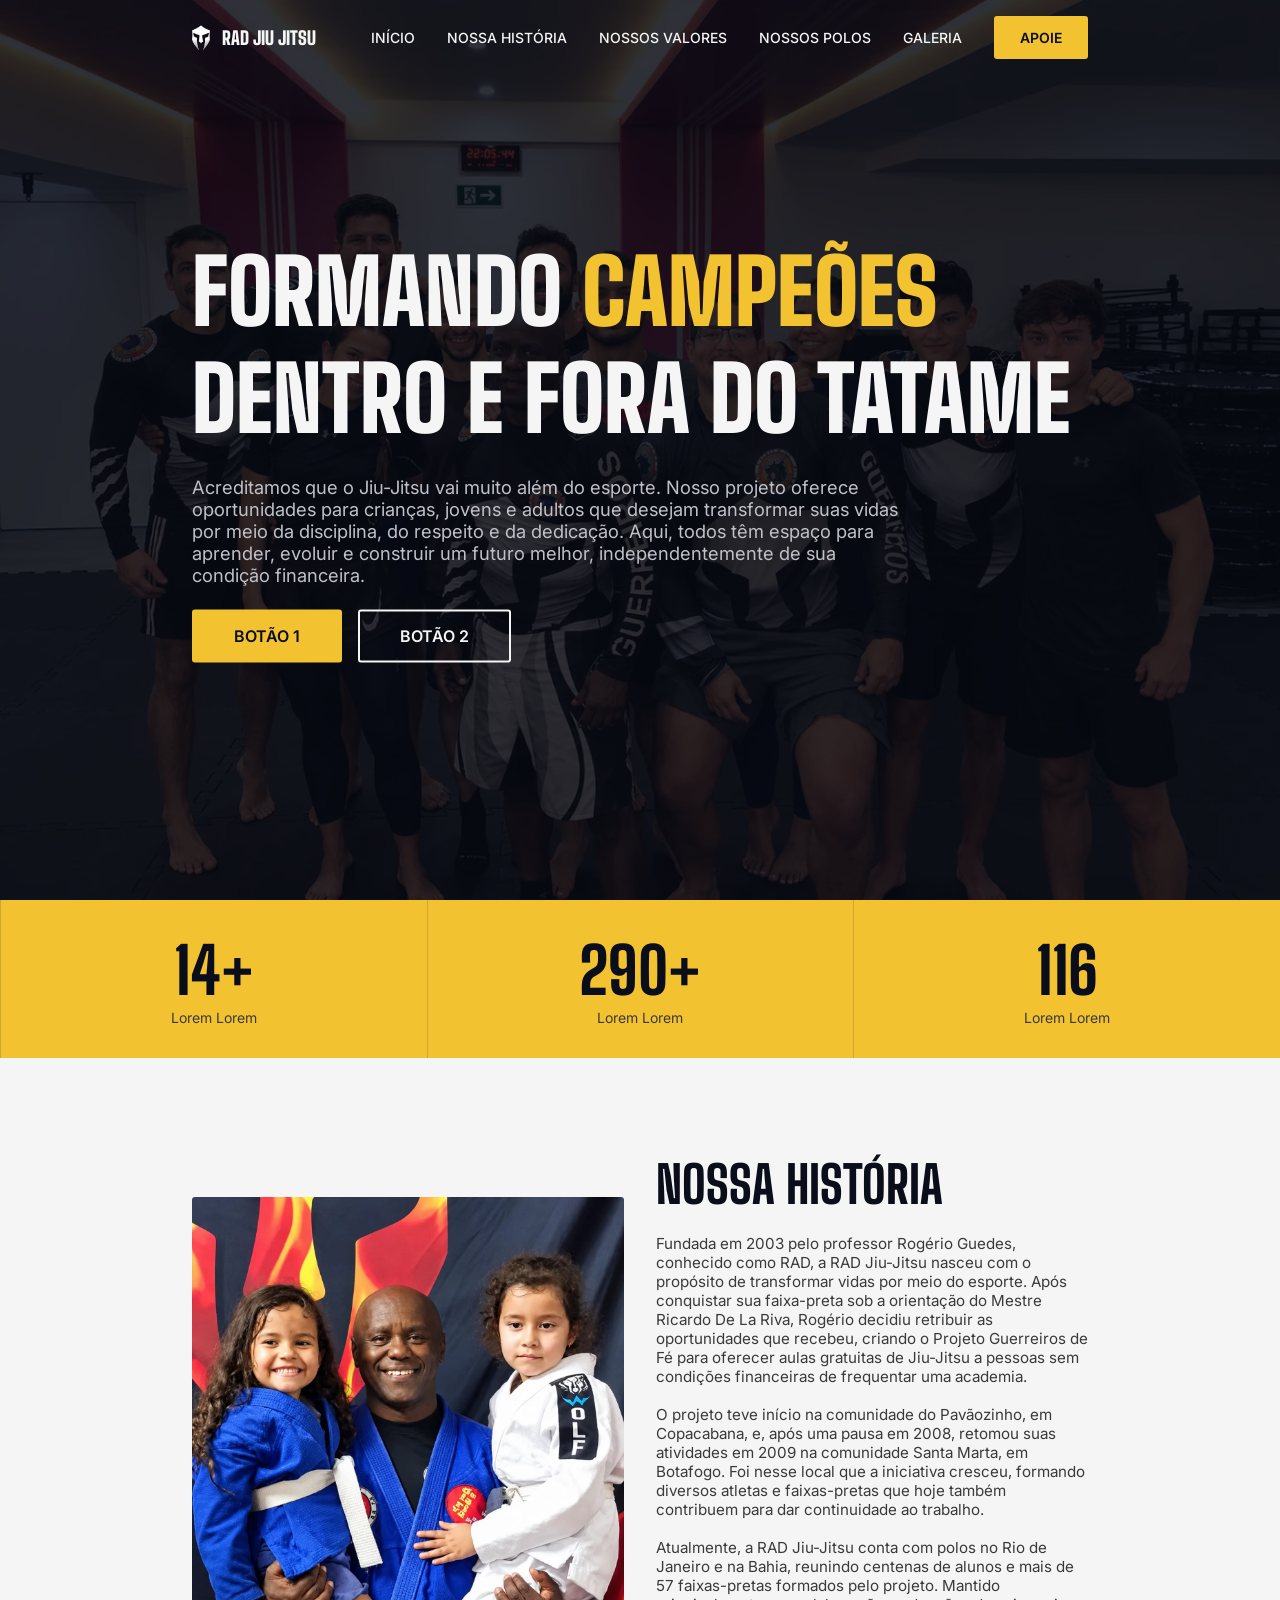
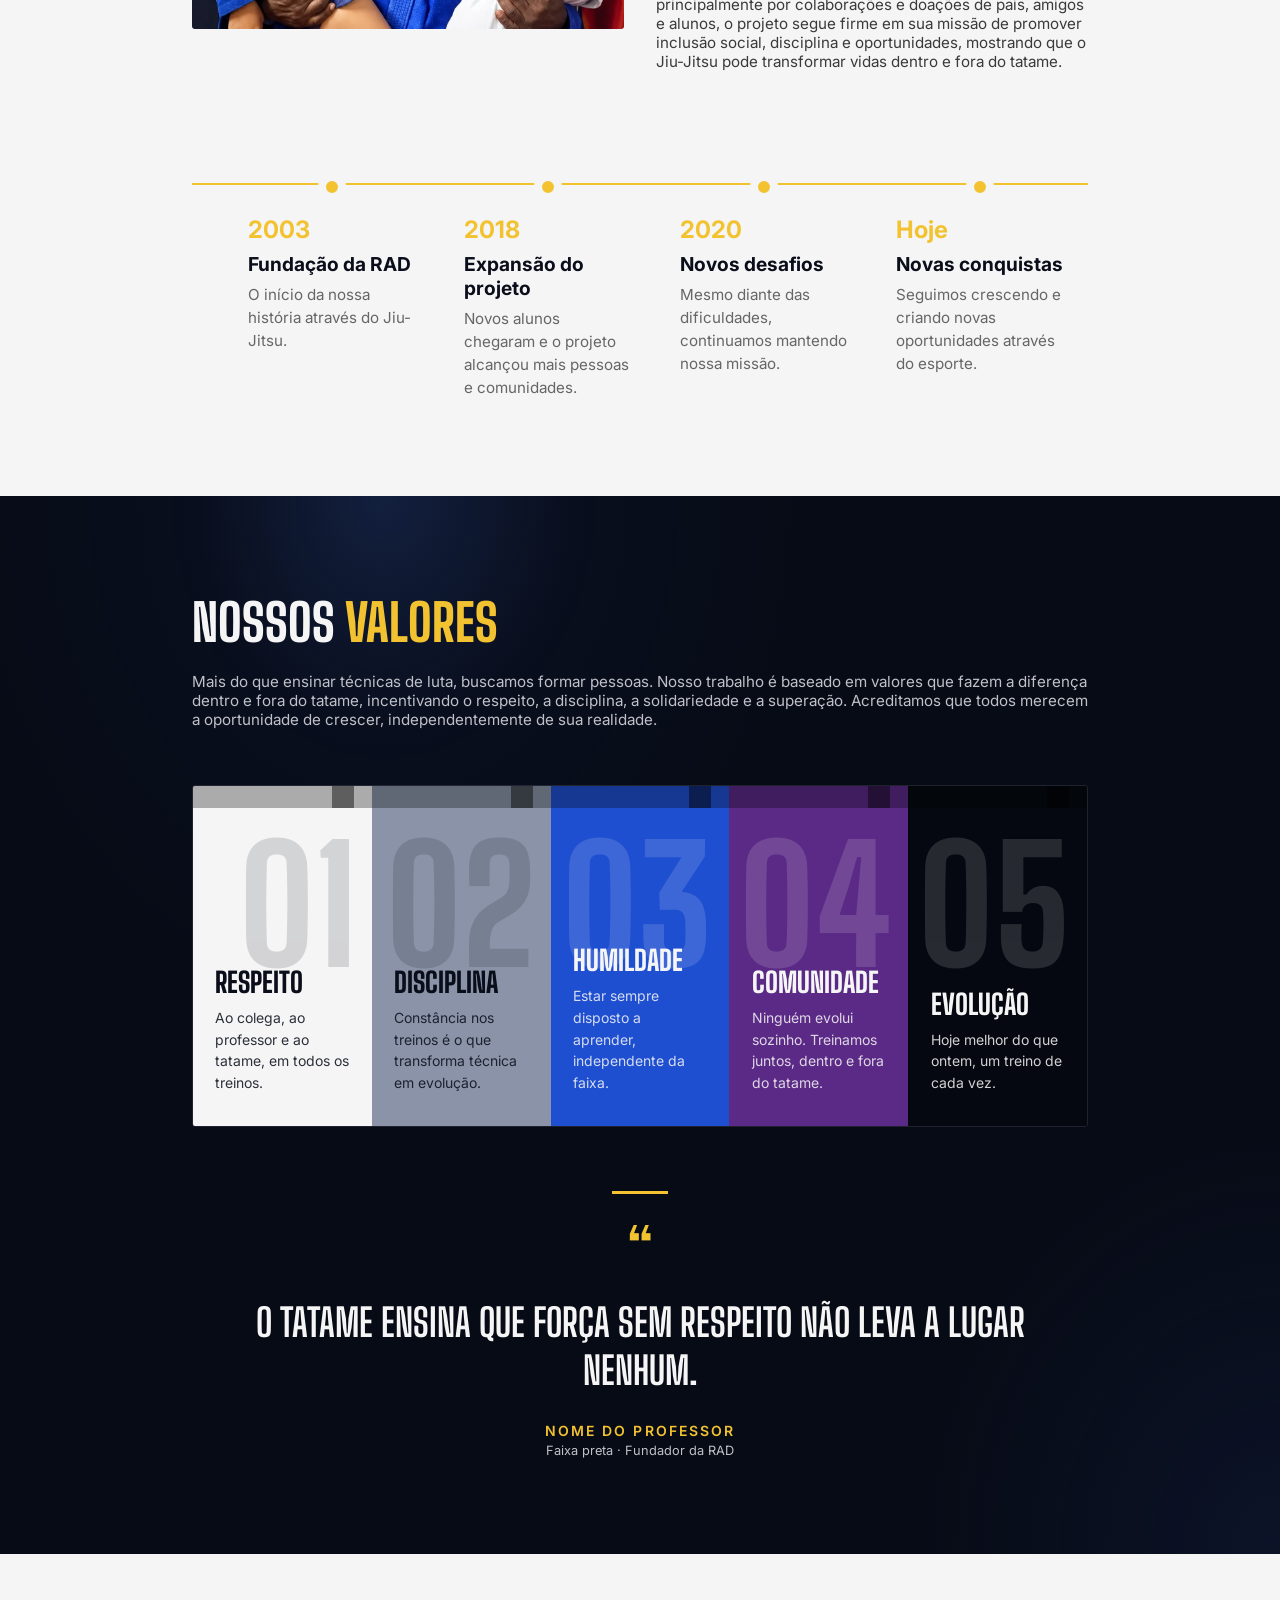
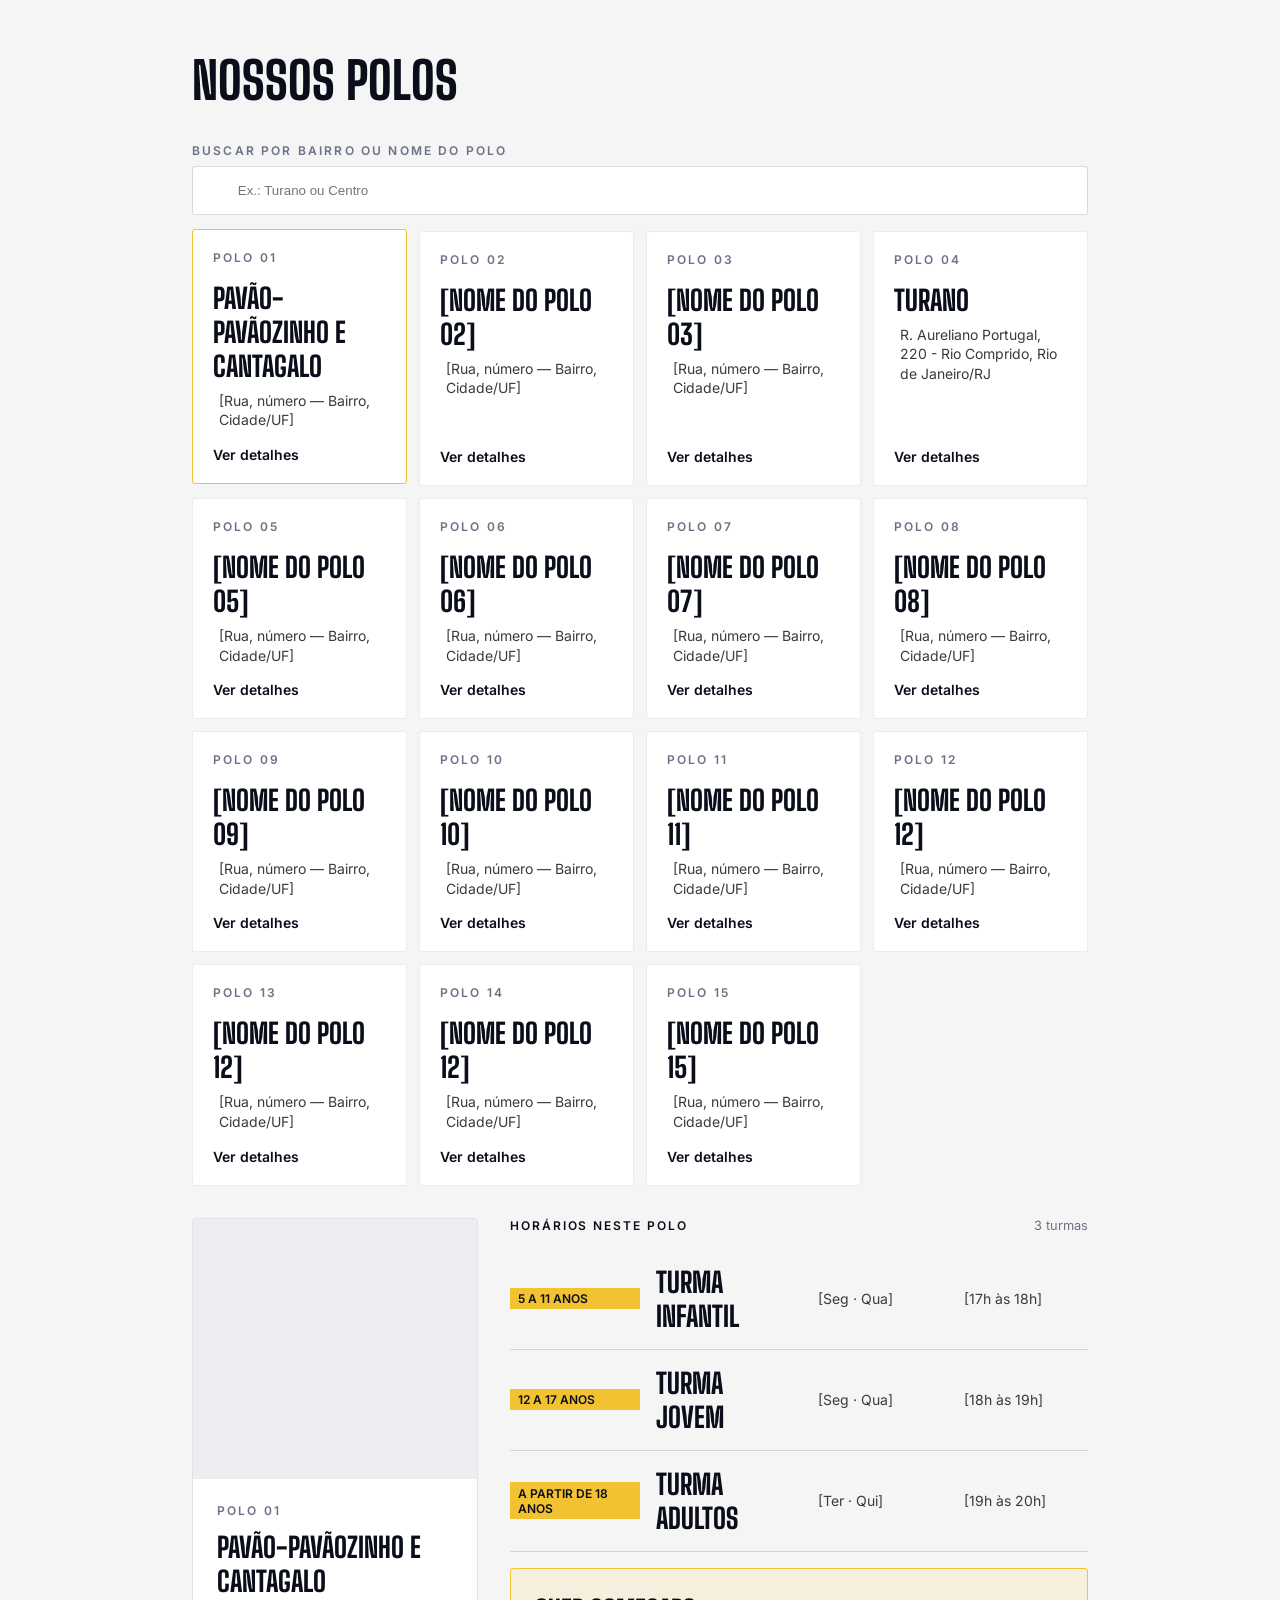
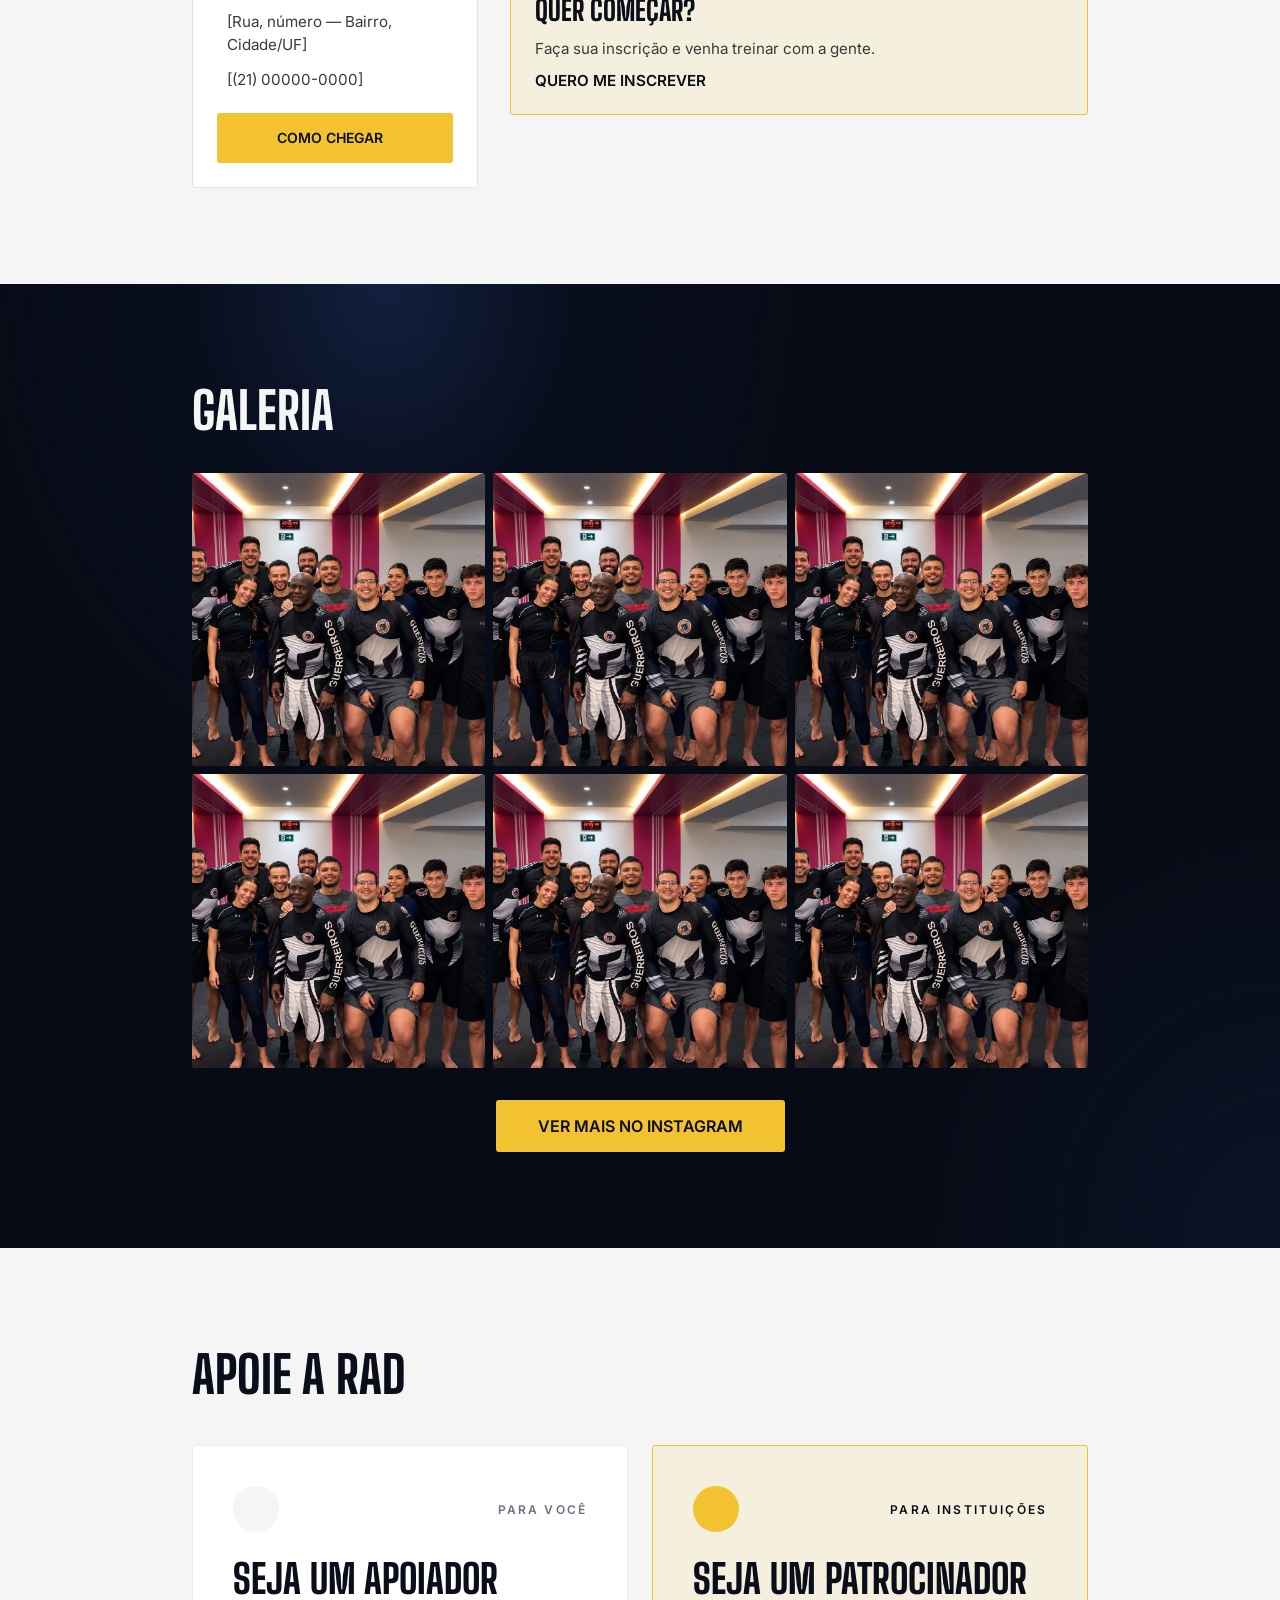
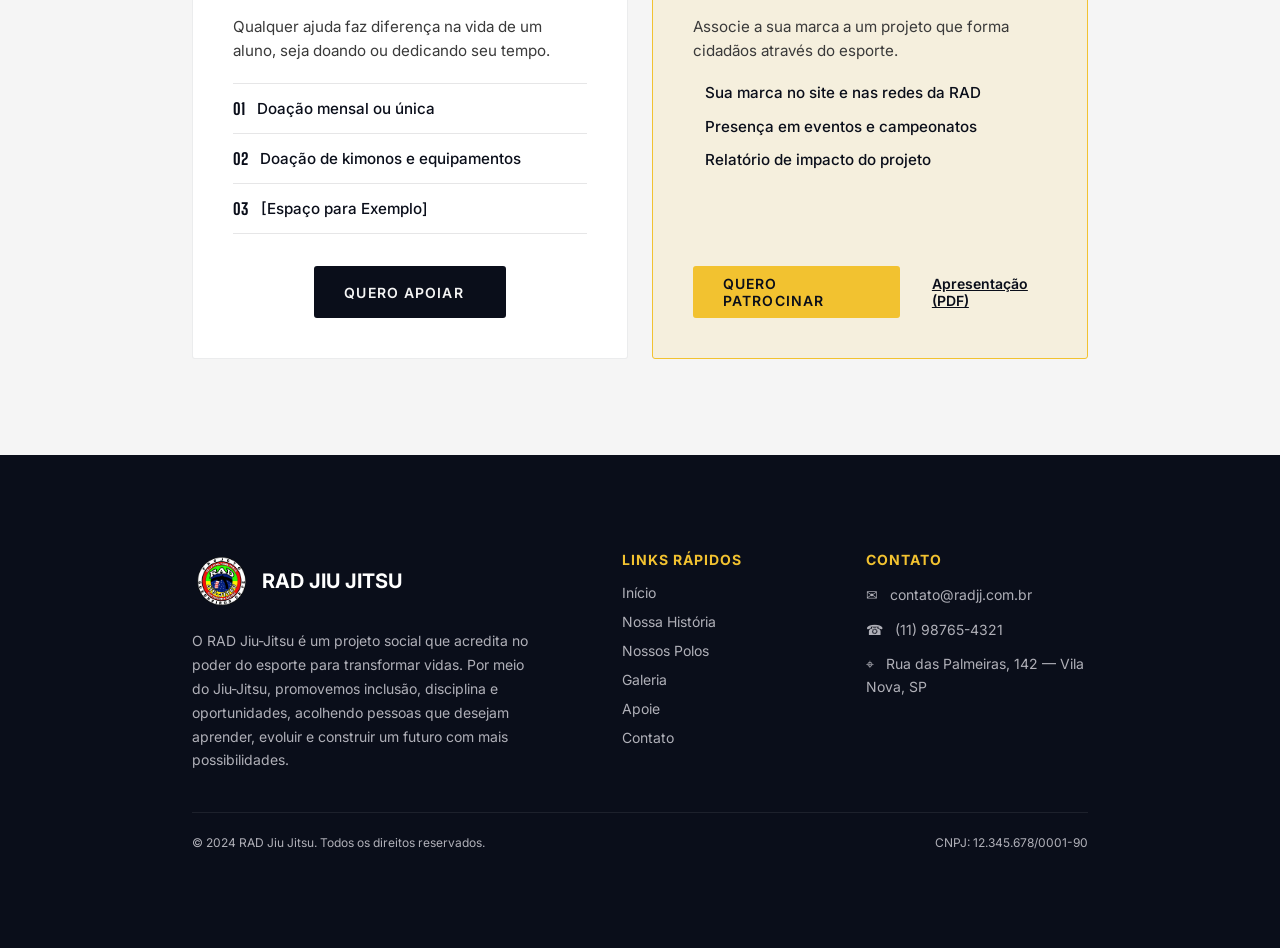
==== commit 769d94ca: "Atualiza textos do site" ====
--- a/index.html
+++ b/index.html
@@ -37,8 +37,7 @@
 
             <div id="hero-conteudo">
                 <h2>Formando <span>campeões</span> dentro e fora do tatame</h2>
-                <p>Lorem, ipsum dolor sit amet consectetur adipisicing elit. Architecto
-                    est at numquam explicabo iusto, alias qui quibusdam magnam dolorem quam adipisci non suscipit ipsa aut minus quia dolore, hic dolor!</p>
+                <p>Acreditamos que o Jiu-Jitsu vai muito além do esporte. Nosso projeto oferece oportunidades para crianças, jovens e adultos que desejam transformar suas vidas por meio da disciplina, do respeito e da dedicação. Aqui, todos têm espaço para aprender, evoluir e construir um futuro melhor, independentemente de sua condição financeira.</p>
 
                 <div id="hero-btns">
                     <a href="#" class="btn btn-primary">Botão 1</a>
@@ -77,20 +76,16 @@
 
             <div class="historia-txt">
                 <h2>Nossa História</h2>
-                <p>Lorem ipsum dolor sit amet consectetur adipisicing
-                    elit. Soluta dicta sed expedita ad perferendis
-                    blanditiis culpa. Dolorum soluta suscipit deleniti
-                    officia quaerat corrupti delectus provident placeat.
-                    Illum recusandae saepe rem. Lorem ipsum dolor sit
-                    amet, consectetur adipisicing elit.
+                <p>Fundada em 2003 pelo professor Rogério Guedes, conhecido como RAD, a RAD Jiu-Jitsu nasceu com o propósito de transformar vidas por meio do esporte. 
+                    Após conquistar sua faixa-preta sob a orientação do Mestre Ricardo De La Riva, Rogério decidiu retribuir as oportunidades que recebeu, 
+                    criando o Projeto Guerreiros de Fé para oferecer aulas gratuitas de Jiu-Jitsu a pessoas sem condições financeiras de frequentar uma academia.
                     <br> <br>
-                    Veniam
-                    laudantium quas quidem magnam aliquam ex officia!
-                    Aspernatur tempora, voluptates veniam iusto repellat
-                    quo ut illum esse exercitationem optio nisi sequi?</p>
-
-                <p>Lorem ipsum dolor, sit amet consectetur adipisicing elit.
-                    Exercitationem dolor modi est natus sed odio quaerat.</p>
+                    O projeto teve início na comunidade do Pavãozinho, em Copacabana, e, após uma pausa em 2008, retomou suas atividades em 2009 na comunidade Santa Marta, em Botafogo. 
+                    Foi nesse local que a iniciativa cresceu, formando diversos atletas e faixas-pretas que hoje também contribuem para dar continuidade ao trabalho.</p>
+
+                <p>Atualmente, a RAD Jiu-Jitsu conta com polos no Rio de Janeiro e na Bahia, reunindo centenas de alunos e mais de 57 faixas-pretas formados pelo projeto. 
+                    Mantido principalmente por colaborações e doações de pais, amigos e alunos, o projeto segue firme em sua missão de promover inclusão social, disciplina e oportunidades, 
+                    mostrando que o Jiu-Jitsu pode transformar vidas dentro e fora do tatame.</p>
             </div>
         </section>
 
@@ -141,10 +136,7 @@
         <section class="valores-container" id="valores">
             <div class="valores-txt">
                 <h2>Nossos <span>Valores</span></h2>
-                <p>Lorem ipsum dolor sit amet consectetur adipisicing
-                    elit. Soluta dicta sed expedita ad perferendis
-                    blanditiis culpa. Dolorum soluta suscipit deleniti
-                    officia quaerat corrupti delectus provident placeat.</p>
+                <p>Mais do que ensinar técnicas de luta, buscamos formar pessoas. Nosso trabalho é baseado em valores que fazem a diferença dentro e fora do tatame, incentivando o respeito, a disciplina, a solidariedade e a superação. Acreditamos que todos merecem a oportunidade de crescer, independentemente de sua realidade.</p>
             </div>
 
             <div class="valores-faixas">
@@ -424,9 +416,9 @@
                 <h2>RAD JIU JITSU</h2>
             </div>
             <p>
-                Lorem ipsum dolor sit amet, consectetur
-                adipiscing elit, sed do eiusmod tempor
-                incididunt ut labore et dolore magna aliqua.
+                O RAD Jiu-Jitsu é um projeto social que acredita no poder do esporte para transformar vidas. 
+                Por meio do Jiu-Jitsu, promovemos inclusão, disciplina e oportunidades, acolhendo pessoas que desejam aprender, 
+                evoluir e construir um futuro com mais possibilidades.
             </p>
         </div>
         <div class="footer-links">
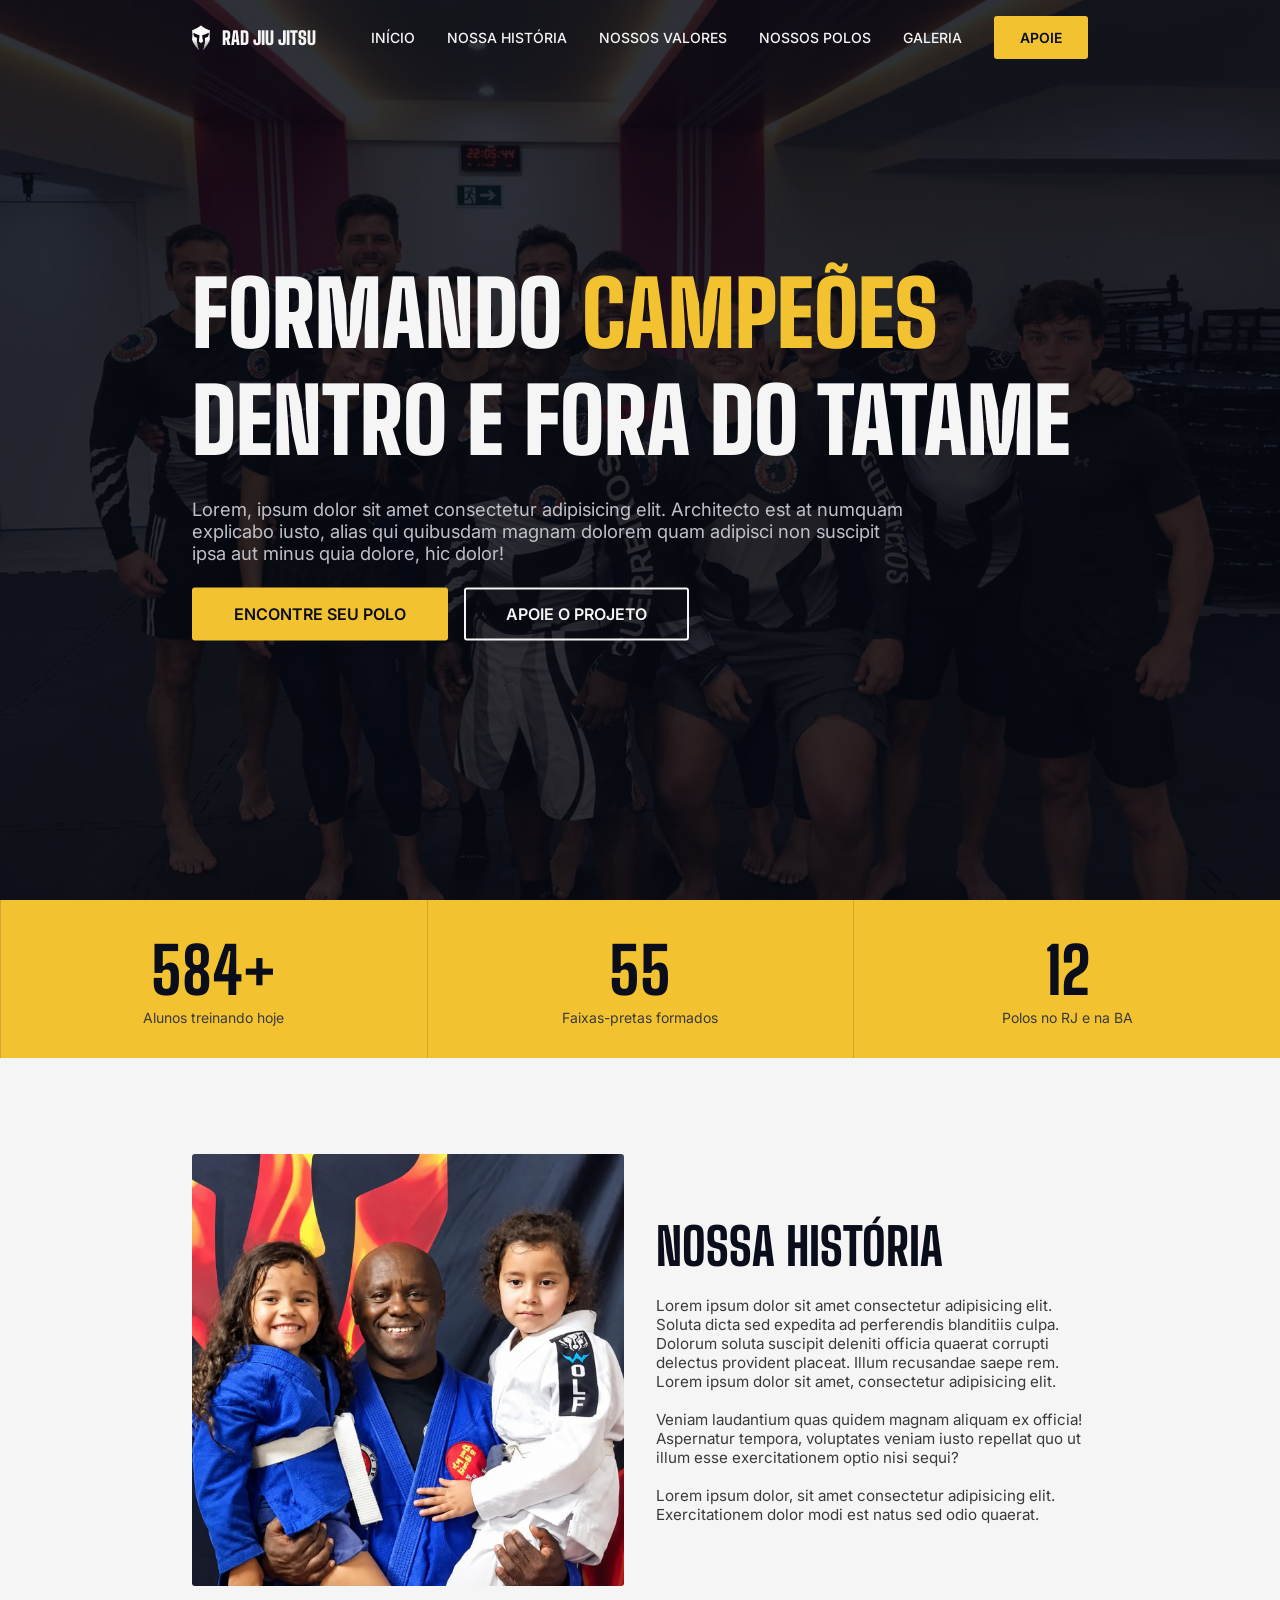
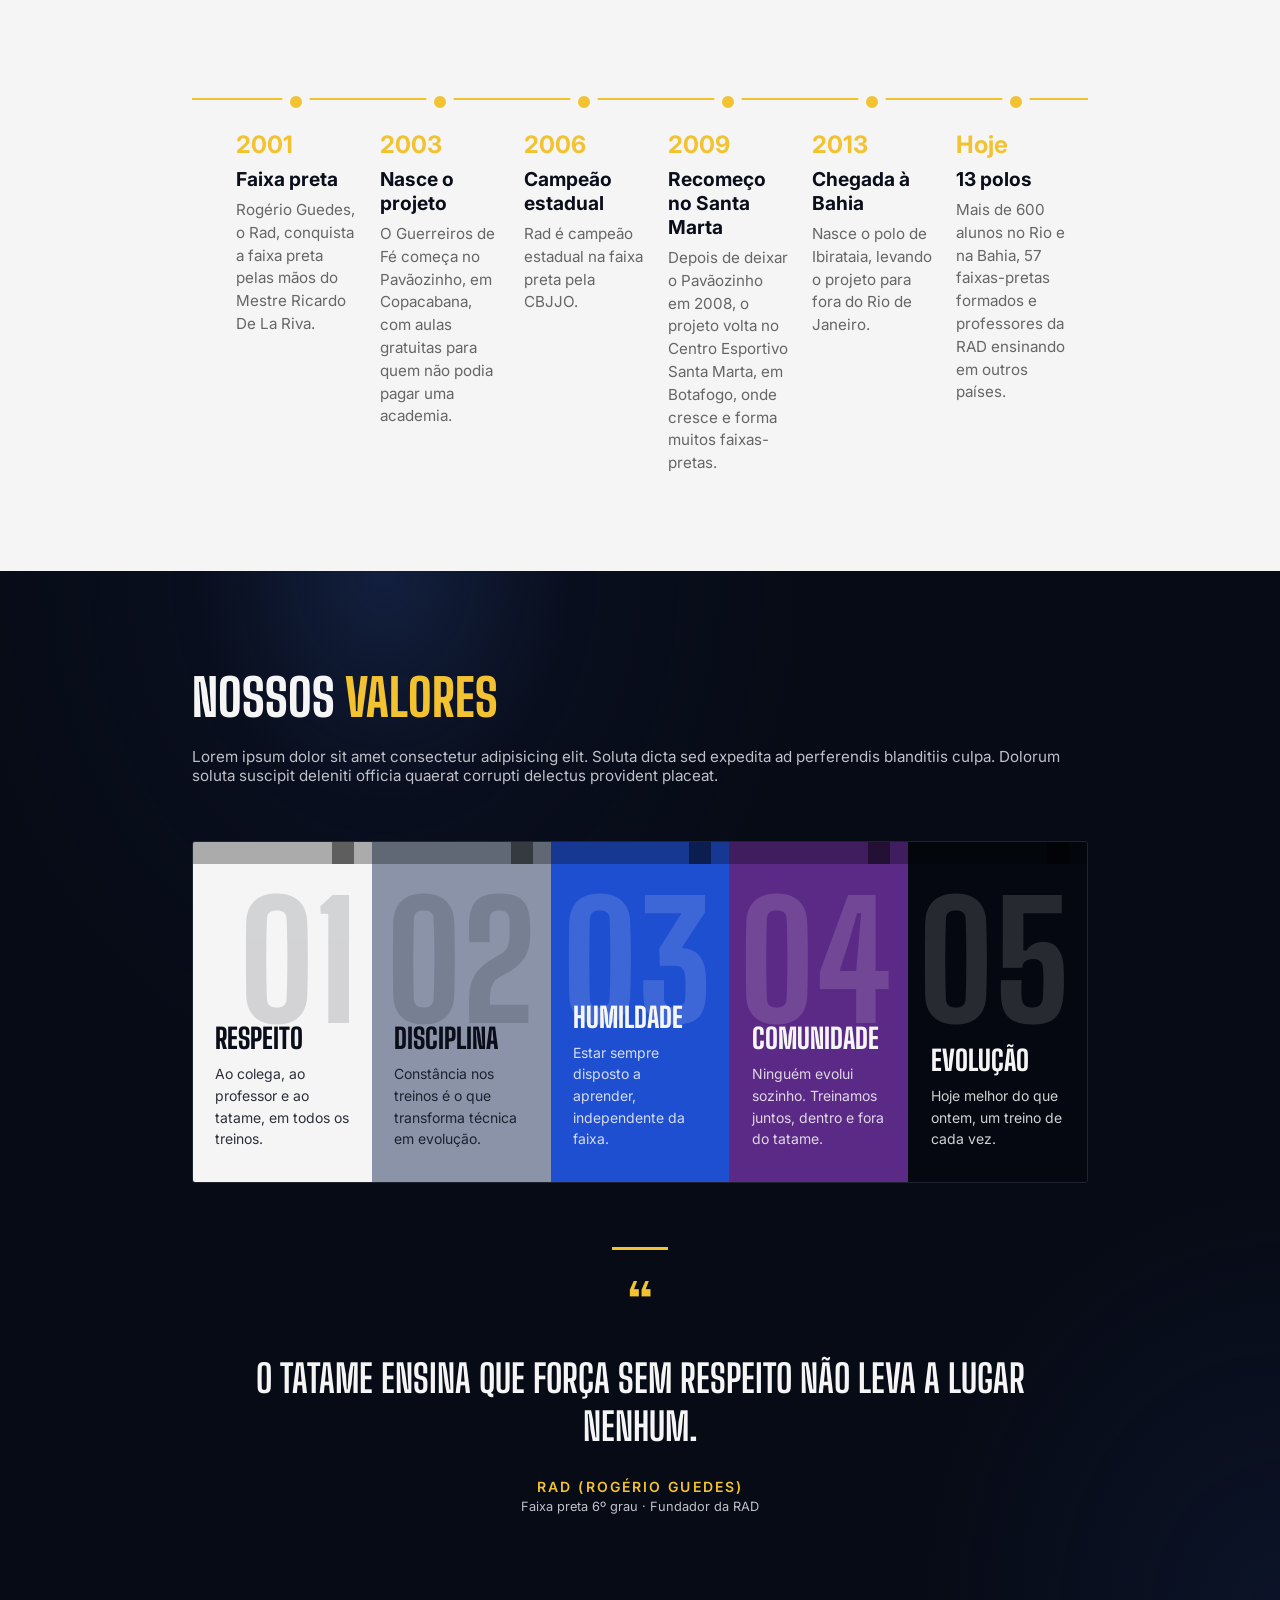
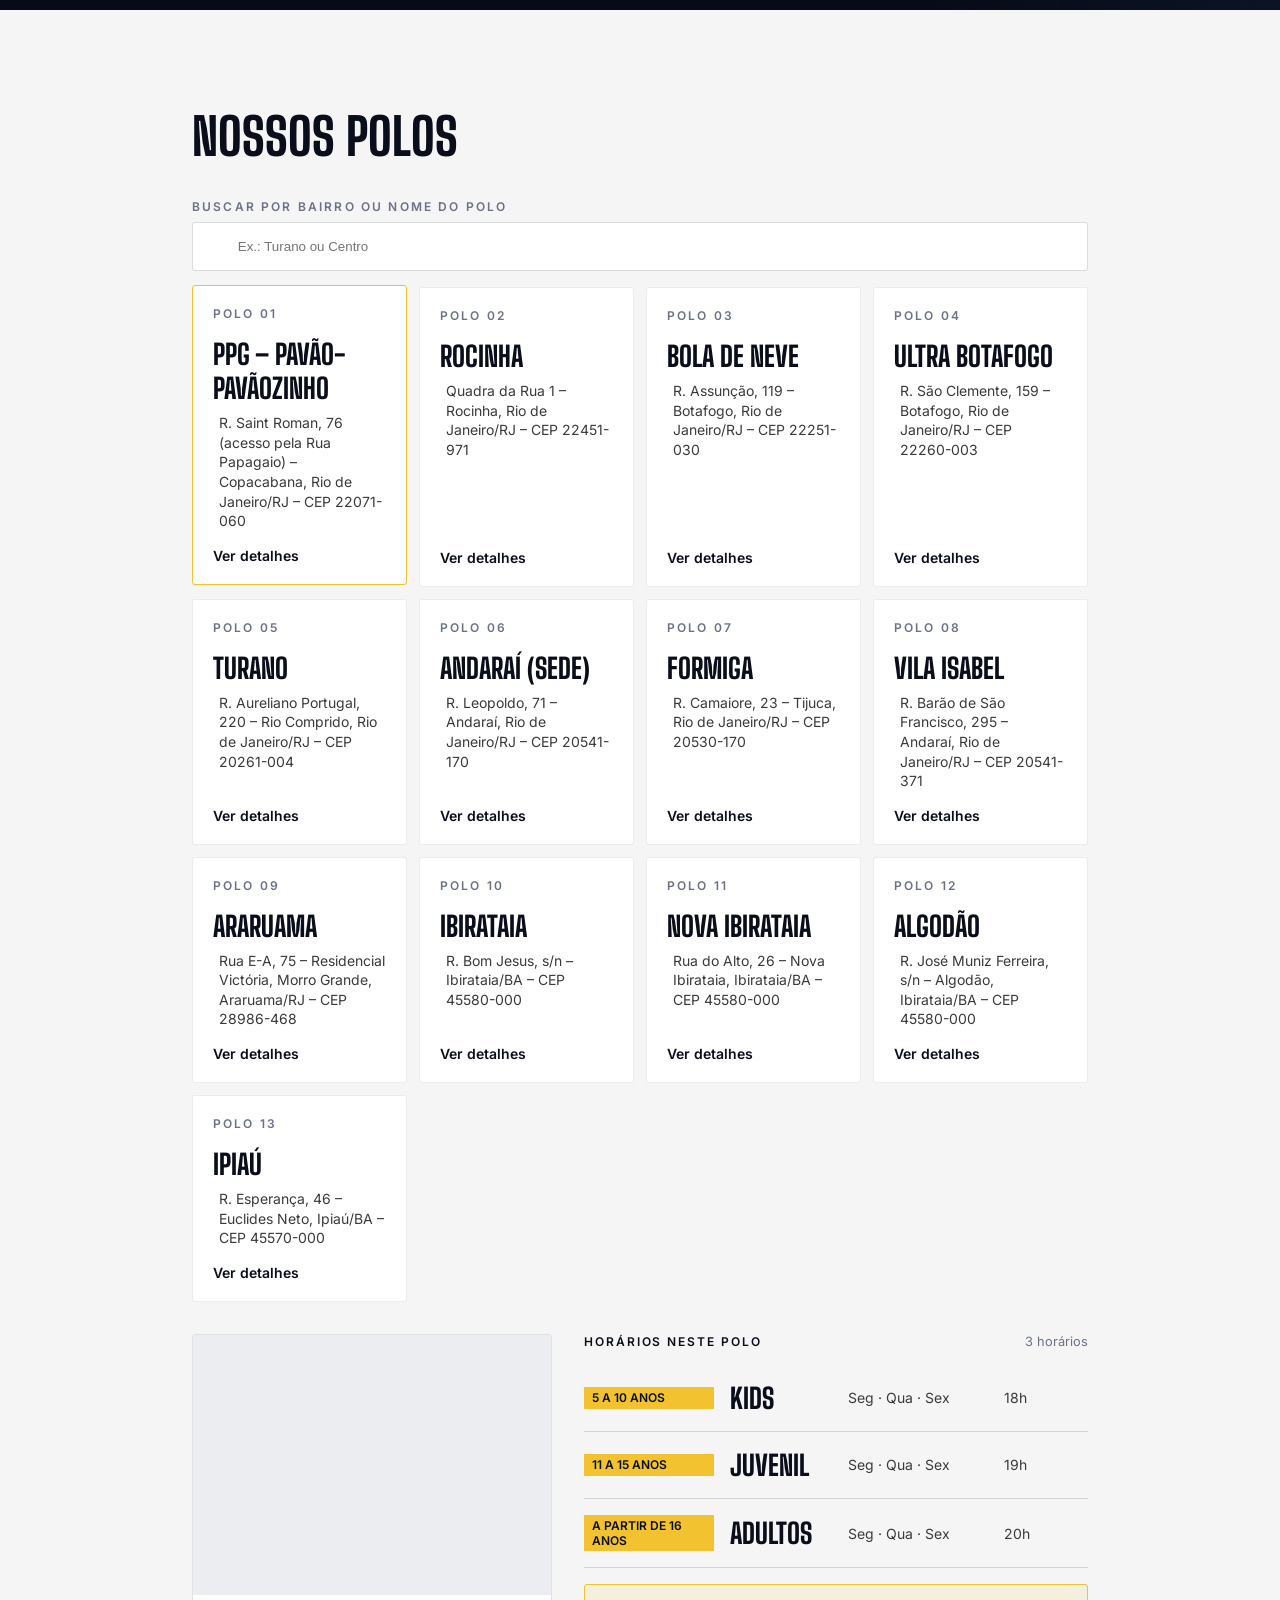
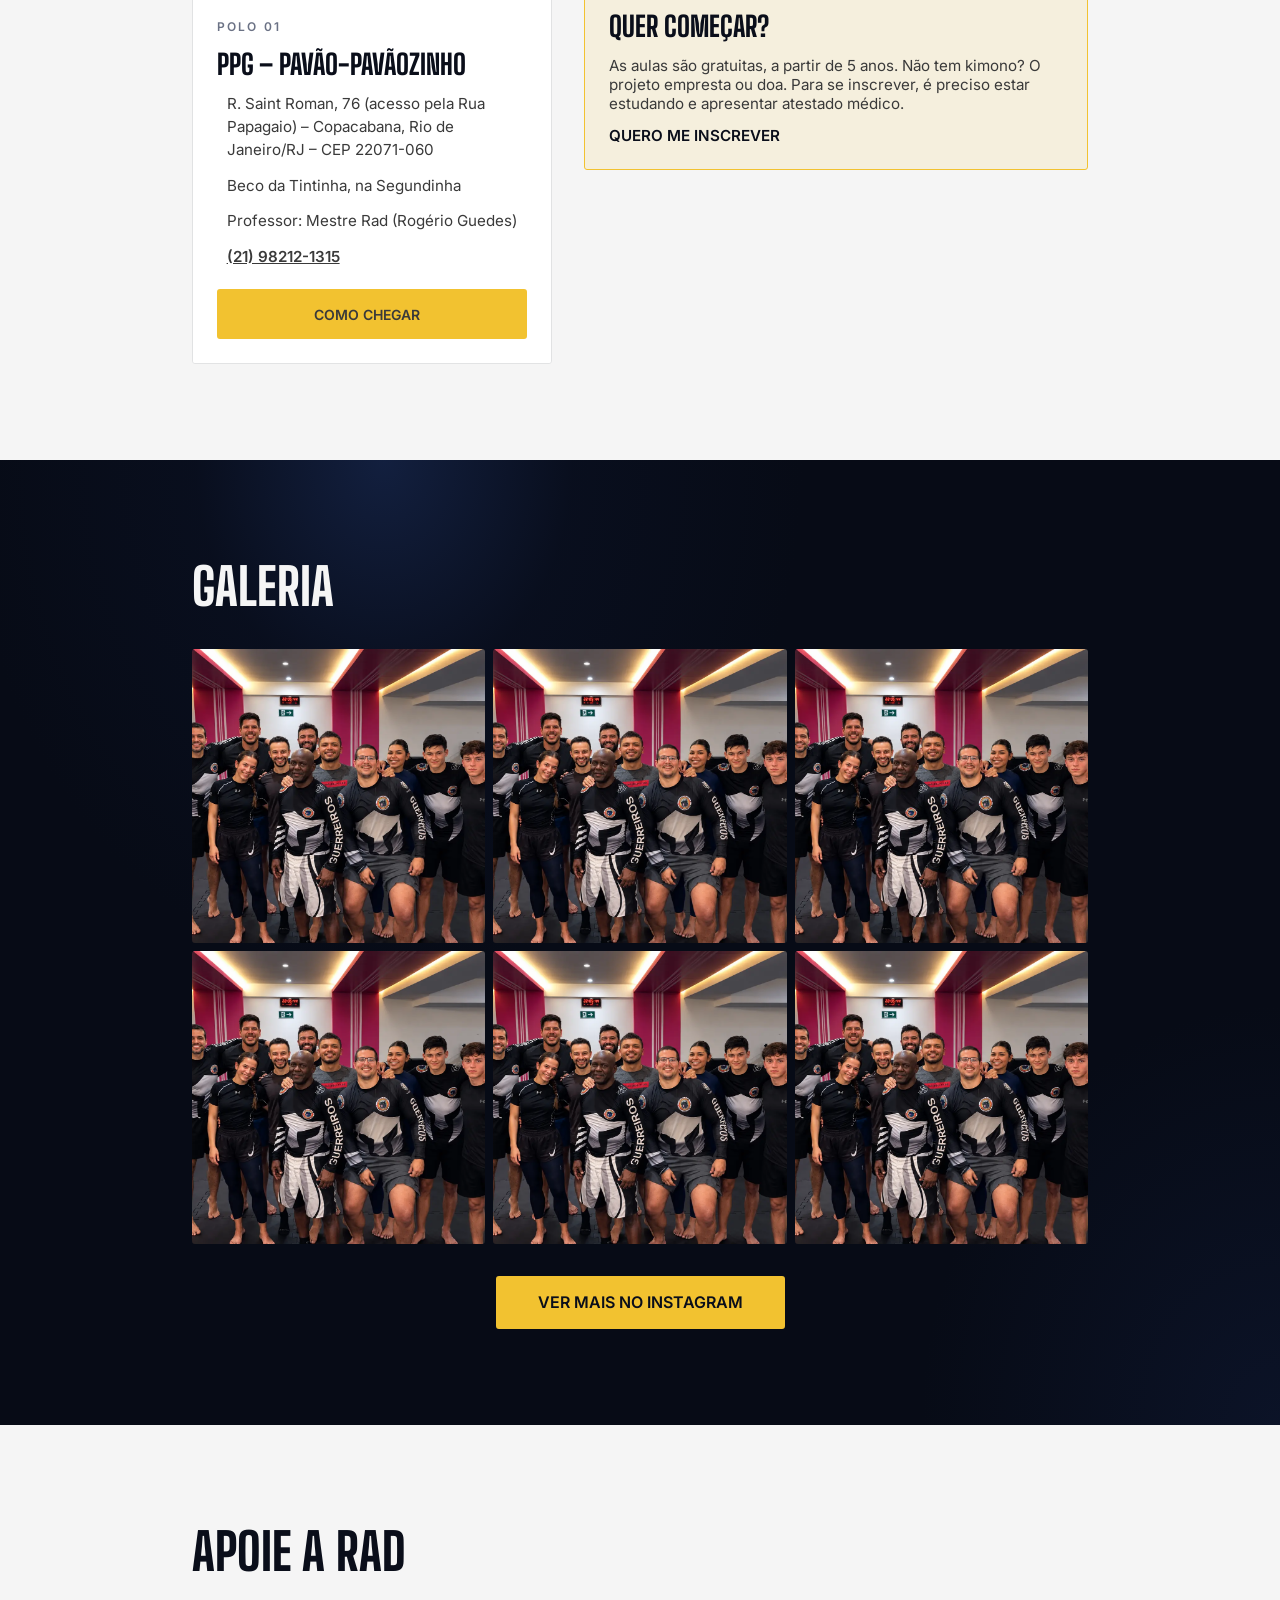
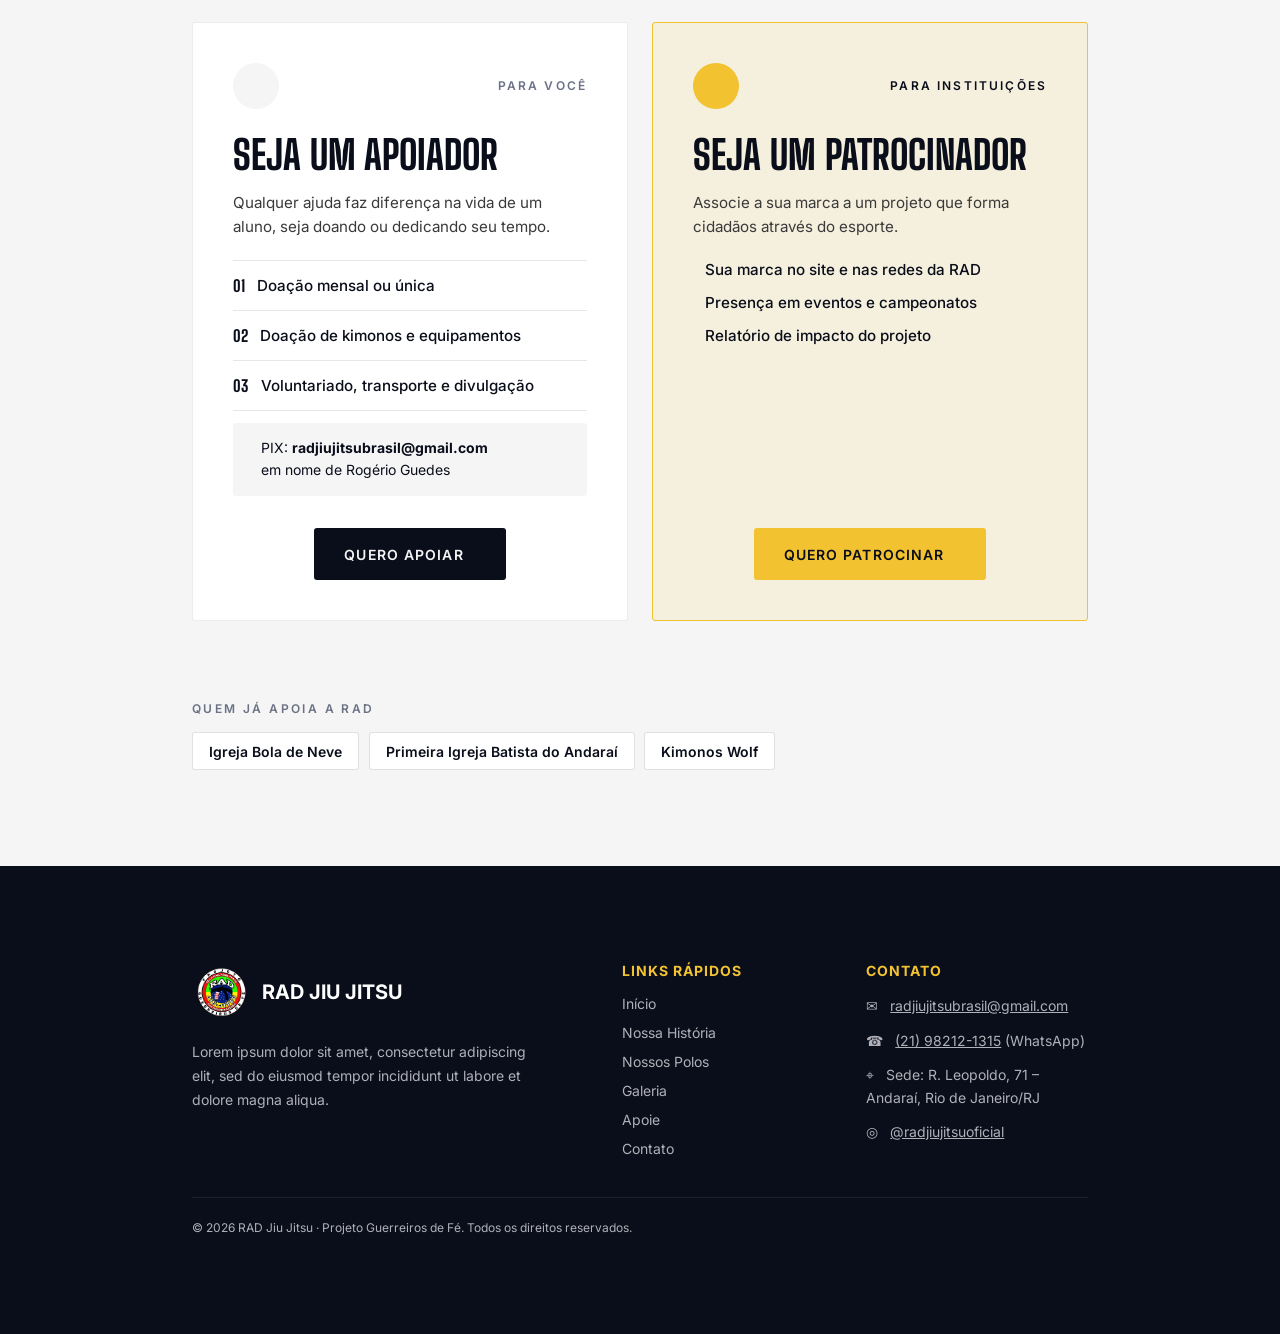
==== commit 916d6a94: "Atualiza o site com as respostas do formulário do Mestre Rad - Polos: 13 polos ativos com endereço c" ====
--- a/index.html
+++ b/index.html
@@ -3,7 +3,12 @@
 <head>
     <meta charset="UTF-8">
     <meta name="viewport" content="width=device-width, initial-scale=1.0">
-    <title>RAD Jiu Jitsu</title>
+    <title>RAD Jiu Jitsu | Projeto Guerreiros de Fé</title>
+    <meta name="description" content="Projeto social de Jiu-Jitsu com aulas gratuitas desde 2003. 13 polos no Rio de Janeiro e na Bahia, mais de 600 alunos e 57 faixas-pretas formados.">
+    <meta property="og:type" content="website">
+    <meta property="og:title" content="RAD Jiu Jitsu | Projeto Guerreiros de Fé">
+    <meta property="og:description" content="Aulas gratuitas de Jiu-Jitsu desde 2003. Encontre um dos nossos 13 polos no Rio de Janeiro e na Bahia.">
+    <meta property="og:image" content="assets/images/img_hero.webp">
     <link rel="stylesheet" href="https://cdnjs.cloudflare.com/ajax/libs/font-awesome/7.3.1/css/all.min.css">
     <link rel="stylesheet" href="css/style.css">
 </head>
@@ -37,11 +42,12 @@
 
             <div id="hero-conteudo">
                 <h2>Formando <span>campeões</span> dentro e fora do tatame</h2>
-                <p>Acreditamos que o Jiu-Jitsu vai muito além do esporte. Nosso projeto oferece oportunidades para crianças, jovens e adultos que desejam transformar suas vidas por meio da disciplina, do respeito e da dedicação. Aqui, todos têm espaço para aprender, evoluir e construir um futuro melhor, independentemente de sua condição financeira.</p>
+                <p>Lorem, ipsum dolor sit amet consectetur adipisicing elit. Architecto
+                    est at numquam explicabo iusto, alias qui quibusdam magnam dolorem quam adipisci non suscipit ipsa aut minus quia dolore, hic dolor!</p>
 
                 <div id="hero-btns">
-                    <a href="#" class="btn btn-primary">Botão 1</a>
-                    <a href="#" class="btn btn-secondary">Botão 2</a>
+                    <a href="#polos" class="btn btn-primary">Encontre seu polo</a>
+                    <a href="#apoie" class="btn btn-secondary">Apoie o projeto</a>
                 </div>
             </div>
         </section>
@@ -53,39 +59,43 @@
         <!-- CONTADOR -->
         <section class="section-counter">
             <div class="counter-box">
-                <h3 class="counter" data-target="15" data-sufixo="+">0</h3>
-                <p>Lorem Lorem</p>
+                <h3 class="counter" data-target="600" data-sufixo="+">0</h3>
+                <p>Alunos treinando hoje</p>
             </div>
 
             <div class="counter-box">
-                <h3 class="counter" data-target="300" data-sufixo="+">0</h3>
-                <p>Lorem Lorem</p>
+                <h3 class="counter" data-target="57">0</h3>
+                <p>Faixas-pretas formados</p>
             </div>
 
             <div class="counter-box">
-                <h3 class="counter" data-target="120">0</h3>
-                <p>Lorem Lorem</p>
+                <h3 class="counter" data-target="13">0</h3>
+                <p>Polos no RJ e na BA</p>
             </div>
         </section>
 
         <!-- HISTÓRIA -->
         <section class="historia-container" id="historia">
             <div class="historia-img">
-                <img src="assets/images/img_historia.webp" alt="">
+                <img src="assets/images/img_historia.webp" alt="Alunos da RAD Jiu Jitsu no tatame">
             </div>
 
             <div class="historia-txt">
                 <h2>Nossa História</h2>
-                <p>Fundada em 2003 pelo professor Rogério Guedes, conhecido como RAD, a RAD Jiu-Jitsu nasceu com o propósito de transformar vidas por meio do esporte. 
-                    Após conquistar sua faixa-preta sob a orientação do Mestre Ricardo De La Riva, Rogério decidiu retribuir as oportunidades que recebeu, 
-                    criando o Projeto Guerreiros de Fé para oferecer aulas gratuitas de Jiu-Jitsu a pessoas sem condições financeiras de frequentar uma academia.
+                <p>Lorem ipsum dolor sit amet consectetur adipisicing
+                    elit. Soluta dicta sed expedita ad perferendis
+                    blanditiis culpa. Dolorum soluta suscipit deleniti
+                    officia quaerat corrupti delectus provident placeat.
+                    Illum recusandae saepe rem. Lorem ipsum dolor sit
+                    amet, consectetur adipisicing elit.
                     <br> <br>
-                    O projeto teve início na comunidade do Pavãozinho, em Copacabana, e, após uma pausa em 2008, retomou suas atividades em 2009 na comunidade Santa Marta, em Botafogo. 
-                    Foi nesse local que a iniciativa cresceu, formando diversos atletas e faixas-pretas que hoje também contribuem para dar continuidade ao trabalho.</p>
-
-                <p>Atualmente, a RAD Jiu-Jitsu conta com polos no Rio de Janeiro e na Bahia, reunindo centenas de alunos e mais de 57 faixas-pretas formados pelo projeto. 
-                    Mantido principalmente por colaborações e doações de pais, amigos e alunos, o projeto segue firme em sua missão de promover inclusão social, disciplina e oportunidades, 
-                    mostrando que o Jiu-Jitsu pode transformar vidas dentro e fora do tatame.</p>
+                    Veniam
+                    laudantium quas quidem magnam aliquam ex officia!
+                    Aspernatur tempora, voluptates veniam iusto repellat
+                    quo ut illum esse exercitationem optio nisi sequi?</p>
+
+                <p>Lorem ipsum dolor, sit amet consectetur adipisicing elit.
+                    Exercitationem dolor modi est natus sed odio quaerat.</p>
             </div>
         </section>
 
@@ -95,37 +105,55 @@
 
                 <!-- ITEM 1 -->
                 <div class="timeline-item">
+                    <span class="timeline-year">2001</span>
+                    <div class="timeline-content">
+                        <h3>Faixa preta</h3>
+                        <p>Rogério Guedes, o Rad, conquista a faixa preta pelas mãos do Mestre Ricardo De La Riva.</p>
+                    </div>
+                </div>
+
+                <!-- ITEM 2 -->
+                <div class="timeline-item">
                     <span class="timeline-year">2003</span>
                     <div class="timeline-content">
-                        <h3>Fundação da RAD</h3>
-                        <p>O início da nossa história através do Jiu-Jitsu.</p>
-                    </div>
-                </div>
-
-                <!-- ITEM 2 -->
-                <div class="timeline-item">
-                    <span class="timeline-year">2018</span>
-                    <div class="timeline-content">
-                        <h3>Expansão do projeto</h3>
-                        <p>Novos alunos chegaram e o projeto alcançou mais pessoas e comunidades.</p>
+                        <h3>Nasce o projeto</h3>
+                        <p>O Guerreiros de Fé começa no Pavãozinho, em Copacabana, com aulas gratuitas para quem não podia pagar uma academia.</p>
                     </div>
                 </div>
 
                 <!-- ITEM 3 -->
                 <div class="timeline-item">
-                    <span class="timeline-year">2020</span>
-                    <div class="timeline-content">
-                        <h3>Novos desafios</h3>
-                        <p>Mesmo diante das dificuldades, continuamos mantendo nossa missão.</p>
+                    <span class="timeline-year">2006</span>
+                    <div class="timeline-content">
+                        <h3>Campeão estadual</h3>
+                        <p>Rad é campeão estadual na faixa preta pela CBJJO.</p>
                     </div>
                 </div>
 
                 <!-- ITEM 4 -->
                 <div class="timeline-item">
+                    <span class="timeline-year">2009</span>
+                    <div class="timeline-content">
+                        <h3>Recomeço no Santa Marta</h3>
+                        <p>Depois de deixar o Pavãozinho em 2008, o projeto volta no Centro Esportivo Santa Marta, em Botafogo, onde cresce e forma muitos faixas-pretas.</p>
+                    </div>
+                </div>
+
+                <!-- ITEM 5 -->
+                <div class="timeline-item">
+                    <span class="timeline-year">2013</span>
+                    <div class="timeline-content">
+                        <h3>Chegada à Bahia</h3>
+                        <p>Nasce o polo de Ibirataia, levando o projeto para fora do Rio de Janeiro.</p>
+                    </div>
+                </div>
+
+                <!-- ITEM 6 -->
+                <div class="timeline-item">
                     <span class="timeline-year">Hoje</span>
                     <div class="timeline-content">
-                        <h3>Novas conquistas</h3>
-                        <p>Seguimos crescendo e criando novas oportunidades através do esporte.</p>
+                        <h3>13 polos</h3>
+                        <p>Mais de 600 alunos no Rio e na Bahia, 57 faixas-pretas formados e professores da RAD ensinando em outros países.</p>
                     </div>
                 </div>
 
@@ -136,7 +164,10 @@
         <section class="valores-container" id="valores">
             <div class="valores-txt">
                 <h2>Nossos <span>Valores</span></h2>
-                <p>Mais do que ensinar técnicas de luta, buscamos formar pessoas. Nosso trabalho é baseado em valores que fazem a diferença dentro e fora do tatame, incentivando o respeito, a disciplina, a solidariedade e a superação. Acreditamos que todos merecem a oportunidade de crescer, independentemente de sua realidade.</p>
+                <p>Lorem ipsum dolor sit amet consectetur adipisicing
+                    elit. Soluta dicta sed expedita ad perferendis
+                    blanditiis culpa. Dolorum soluta suscipit deleniti
+                    officia quaerat corrupti delectus provident placeat.</p>
             </div>
 
             <div class="valores-faixas">
@@ -177,8 +208,8 @@
                     <p>O tatame ensina que força sem respeito não leva a lugar nenhum.</p>
                 </blockquote>
                 <figcaption>
-                    <span class="citacao-nome">Nome do professor</span>
-                    <span class="citacao-cargo">Faixa preta · Fundador da RAD</span>
+                    <span class="citacao-nome">Rad (Rogério Guedes)</span>
+                    <span class="citacao-cargo">Faixa preta 6º grau · Fundador da RAD</span>
                 </figcaption>
             </figure>
         </section>
@@ -213,7 +244,7 @@
 
             <!-- Seletor (mobile) -->
             <div class="polos-select">
-                <label for="polo-select">Escolha seu polo · 15 polos</label>
+                <label for="polo-select">Escolha seu polo · <span class="polos-total">13</span> polos</label>
                 <div class="polos-select-campo">
                     <select id="polo-select"></select>
                     <i class="fa-solid fa-chevron-down"></i>
@@ -241,9 +272,11 @@
 
                 <div class="polo-info">
                     <span class="polo-numero" id="polo-numero">Polo 01</span>
-                    <h3 id="polo-nome">[Nome do polo]</h3>
-                    <p><i class="fa-solid fa-location-dot"></i> <span id="polo-endereco">[Endereço]</span></p>
-                    <p><i class="fa-solid fa-phone"></i> <span id="polo-telefone">[Telefone]</span></p>
+                    <h3 id="polo-nome"></h3>
+                    <p><i class="fa-solid fa-location-dot"></i> <span id="polo-endereco"></span></p>
+                    <p><i class="fa-solid fa-circle-info"></i> <span id="polo-referencia"></span></p>
+                    <p><i class="fa-solid fa-user"></i> <span id="polo-professor"></span></p>
+                    <p><i class="fa-brands fa-whatsapp"></i> <a id="polo-whatsapp" href="#" target="_blank" rel="noopener"></a></p>
                     <a id="polo-link" class="btn btn-primary polo-btn" href="#" target="_blank" rel="noopener">
                         Como chegar <i class="fa-solid fa-arrow-right-long"></i>
                     </a>
@@ -253,49 +286,19 @@
             <div class="polo-horarios">
                 <div class="polo-horarios-topo">
                     <h4>Horários neste polo</h4>
-                    <span id="polo-qtd">3 de 3 turmas</span>
-                </div>
-
-                <!-- Ordem das turmas: iniciante, juvenil, adolescente, adulto (igual ao JS) -->
+                    <span id="polo-qtd"></span>
+                </div>
+
                 <div class="polo-turmas">
-                    <div class="polo-turma">
-                        <div class="polo-turma-topo">
-                            <span class="polo-idade">5 a 11 anos</span>
-                            <h4>Turma Infantil</h4>
-                        </div>
-                        <div class="polo-disponivel">
-                            <p><i class="fa-regular fa-calendar"></i> <span class="polo-dias"></span></p>
-                            <p><i class="fa-regular fa-clock"></i> <span class="polo-horario"></span></p>
-                        </div>
-                    </div>
-
-                    <div class="polo-turma">
-                        <div class="polo-turma-topo">
-                            <span class="polo-idade">12 a 17 anos</span>
-                            <h4>Turma Jovem</h4>
-                        </div>
-                        <div class="polo-disponivel">
-                            <p><i class="fa-regular fa-calendar"></i> <span class="polo-dias"></span></p>
-                            <p><i class="fa-regular fa-clock"></i> <span class="polo-horario"></span></p>
-                        </div>
-                    </div>
-
-                    <div class="polo-turma">
-                        <div class="polo-turma-topo">
-                            <span class="polo-idade">A partir de 18 anos</span>
-                            <h4>Turma Adultos</h4>
-                        </div>
-                        <div class="polo-disponivel">
-                            <p><i class="fa-regular fa-calendar"></i> <span class="polo-dias"></span></p>
-                            <p><i class="fa-regular fa-clock"></i> <span class="polo-horario"></span></p>
-                        </div>
-                    </div>
+                    <!-- Turmas geradas pelo js/script.js a partir da lista de polos -->
+                    <div id="polo-lista-turmas"></div>
 
                     <div class="polo-cta">
                         <!-- <i class="fa-solid fa-hand-fist"></i> -->
                         <h4>Quer começar?</h4>
-                        <p>Faça sua inscrição e venha treinar com a gente.</p>
-                        <a href="#contato">Quero me inscrever <i class="fa-solid fa-arrow-right-long"></i></a>
+                        <p>As aulas são gratuitas, a partir de 5 anos. Não tem kimono? O projeto empresta ou doa.
+                            Para se inscrever, é preciso estar estudando e apresentar atestado médico.</p>
+                        <a href="#" data-whatsapp="Olá! Vi o site da RAD Jiu Jitsu e quero me inscrever.">Quero me inscrever <i class="fa-solid fa-arrow-right-long"></i></a>
                     </div>           
 
                 </div>
@@ -353,11 +356,16 @@
                 <ul class="apoie-lista">
                     <li><span>01</span> Doação mensal ou única</li>
                     <li><span>02</span> Doação de kimonos e equipamentos</li>
-                    <li><span>03</span> [Espaço para Exemplo]</li>
+                    <li><span>03</span> Voluntariado, transporte e divulgação</li>
                 </ul>
 
+                <p class="apoie-pix">
+                    <i class="fa-brands fa-pix"></i>
+                    <span>PIX: <strong>radjiujitsubrasil@gmail.com</strong><br>em nome de Rogério Guedes</span>
+                </p>
+
                 <div class="apoie-acoes">
-                    <a href="#" class="apoie-btn apoie-btn-escuro">
+                    <a href="#" class="apoie-btn apoie-btn-escuro" data-whatsapp="Olá! Vi o site da RAD Jiu Jitsu e quero apoiar o projeto.">
                         Quero apoiar <i class="fa-solid fa-arrow-right-long"></i>
                     </a>
                 </div>
@@ -380,31 +388,31 @@
                 </ul>
 
                 <div class="apoie-acoes">
-                    <a href="#" class="apoie-btn apoie-btn-dourado">
+                    <a href="#" class="apoie-btn apoie-btn-dourado" data-whatsapp="Olá! Represento uma empresa e tenho interesse em patrocinar a RAD Jiu Jitsu.">
                         Quero patrocinar <i class="fa-solid fa-arrow-right-long"></i>
                     </a>
+                    <!-- A RAD ainda não tem apresentação em PDF. Quando tiver, é só descomentar.
                     <a href="#" class="apoie-pdf">
                         <i class="fa-solid fa-download"></i> Apresentação (PDF)
                     </a>
-                </div>
-            </div>
-
-        </div>
-
-        <!-- QUEM JÁ APOIA A RAD (descomente quando tiver os logos)
+                    -->
+                </div>
+            </div>
+
+        </div>
+
+        <!-- QUEM JÁ APOIA A RAD -->
         <div class="apoie-parceiros">
             <span class="apoie-parceiros-titulo">Quem já apoia a RAD</span>
 
-            <div class="apoie-logos">
-                <img src="assets/images/parceiro-01.webp" alt="Nome do parceiro 1">
-                <img src="assets/images/parceiro-02.webp" alt="Nome do parceiro 2">
-                <img src="assets/images/parceiro-03.webp" alt="Nome do parceiro 3">
-                <img src="assets/images/parceiro-04.webp" alt="Nome do parceiro 4">
-                <img src="assets/images/parceiro-05.webp" alt="Nome do parceiro 5">
-                <a href="#" class="apoie-logo-vazio"><i class="fa-solid fa-plus"></i> Sua marca aqui</a>
-            </div>
-        </div>
-        -->
+            <ul class="apoie-parceiros-lista">
+                <li>Igreja Bola de Neve</li>
+                <li>Primeira Igreja Batista do Andaraí</li>
+                <li>Kimonos Wolf</li>
+                <!-- CONFIRMAR com a Fabiana se ela quer o nome no site:
+                <li>Fabiana Brito (Rocinha)</li> -->
+            </ul>
+        </div>
     </section>
 
     <!-- Rodapé -->
@@ -412,13 +420,13 @@
     <div class="footer-top">
         <div class="footer-brand">
             <div class="footer-logo">
-                <div class="logo-quadrado"><img src="assets/images/logo-equipe.webp"></div>
+                <div class="logo-quadrado"><img src="assets/images/logo-equipe.webp" alt="Logo da equipe RAD Jiu Jitsu"></div>
                 <h2>RAD JIU JITSU</h2>
             </div>
             <p>
-                O RAD Jiu-Jitsu é um projeto social que acredita no poder do esporte para transformar vidas. 
-                Por meio do Jiu-Jitsu, promovemos inclusão, disciplina e oportunidades, acolhendo pessoas que desejam aprender, 
-                evoluir e construir um futuro com mais possibilidades.
+                Lorem ipsum dolor sit amet, consectetur
+                adipiscing elit, sed do eiusmod tempor
+                incididunt ut labore et dolore magna aliqua.
             </p>
         </div>
         <div class="footer-links">
@@ -432,14 +440,14 @@
         </div>
         <div class="footer-contact">
             <h3>CONTATO</h3>
-            <p>✉ &nbsp; contato@radjj.com.br</p>
-            <p>☎ &nbsp; (11) 98765-4321</p>
-            <p>⌖ &nbsp; Rua das Palmeiras, 142 — Vila Nova, SP</p>
+            <p>✉ &nbsp; <a href="mailto:radjiujitsubrasil@gmail.com">radjiujitsubrasil@gmail.com</a></p>
+            <p>☎ &nbsp; <a href="#" data-whatsapp="Olá! Vi o site da RAD Jiu Jitsu.">(21) 98212-1315</a> (WhatsApp)</p>
+            <p>⌖ &nbsp; Sede: R. Leopoldo, 71 – Andaraí, Rio de Janeiro/RJ</p>
+            <p>◎ &nbsp; <a href="https://instagram.com/radjiujitsuoficial" target="_blank" rel="noopener">@radjiujitsuoficial</a></p>
         </div>
     </div>
     <div class="footer-bottom">
-        <p>© 2024 RAD Jiu Jitsu. Todos os direitos reservados.</p>
-        <p>CNPJ: 12.345.678/0001-90</p>
+        <p>© 2026 RAD Jiu Jitsu · Projeto Guerreiros de Fé. Todos os direitos reservados.</p>
     </div>
 </footer>
     <script src="js/script.js"></script>
--- a/css/style.css
+++ b/css/style.css
@@ -1525,6 +1525,73 @@
 
 */
 
+/* Linha escondida quando o polo não tem a informação (ex.: sem ponto de referência) */
+.polo-info p[hidden] {
+    display: none;
+}
+
+.polo-info a {
+    color: inherit;
+    font-weight: 600;
+}
+
+/* PIX na seção Apoie */
+.apoie-pix {
+    display: flex;
+    align-items: center;
+    gap: 0.75rem;
+    margin-top: 1.25rem;
+    padding: 0.9rem 1rem;
+    font-size: var(--text-body-sm);
+    line-height: 1.5;
+    color: var(--color-dark);
+    background-color: rgba(10, 14, 26, 0.04);
+    border-radius: 3px;
+    overflow-wrap: anywhere;
+}
+
+.apoie-pix i {
+    font-size: 1.4rem;
+}
+
+/* Quem já apoia a RAD (nomes, enquanto não tem os logos) */
+.apoie-parceiros {
+    display: flex;
+    flex-direction: column;
+    gap: 1rem;
+    margin-top: 2.5rem;
+}
+
+.apoie-parceiros-titulo {
+    font-size: var(--text-label);
+    font-weight: 600;
+    letter-spacing: 0.2em;
+    text-transform: uppercase;
+    color: #6B7285;
+}
+
+.apoie-parceiros-lista {
+    display: flex;
+    flex-wrap: wrap;
+    gap: 0.6rem;
+    list-style: none;
+}
+
+.apoie-parceiros-lista li {
+    padding: 0.6rem 1rem;
+    font-size: var(--text-body-sm);
+    font-weight: 600;
+    color: var(--color-dark);
+    background-color: #FFFFFF;
+    border: 1px solid rgba(10, 14, 26, 0.12);
+    border-radius: 3px;
+}
+
+/* Links do rodapé */
+.footer-contact a {
+    color: inherit;
+}
+
 /* =========================================================
    TABLET (a partir de 756px)
    ========================================================= */
@@ -1637,7 +1704,7 @@
 
     .timeline {
         display: grid;
-        grid-template-columns: repeat(4, 1fr);
+        grid-template-columns: repeat(6, 1fr);
         gap: 0;
         margin: 0 auto;
         padding-top: 3rem;
@@ -1654,7 +1721,7 @@
 
     /* Item */
     .timeline-item {
-        padding: 2rem 1.5rem 0;
+        padding: 2rem 0.75rem 0;
     }
 
     /* Bolinha */
@@ -1768,7 +1835,7 @@
 
     .polo-turma {
         display: grid;
-        grid-template-columns: 130px minmax(140px, 1fr) 130px 130px;
+        grid-template-columns: 130px minmax(0, 1fr) 140px 90px;
         align-items: center;
         gap: 1rem;
         padding: 1rem 0;
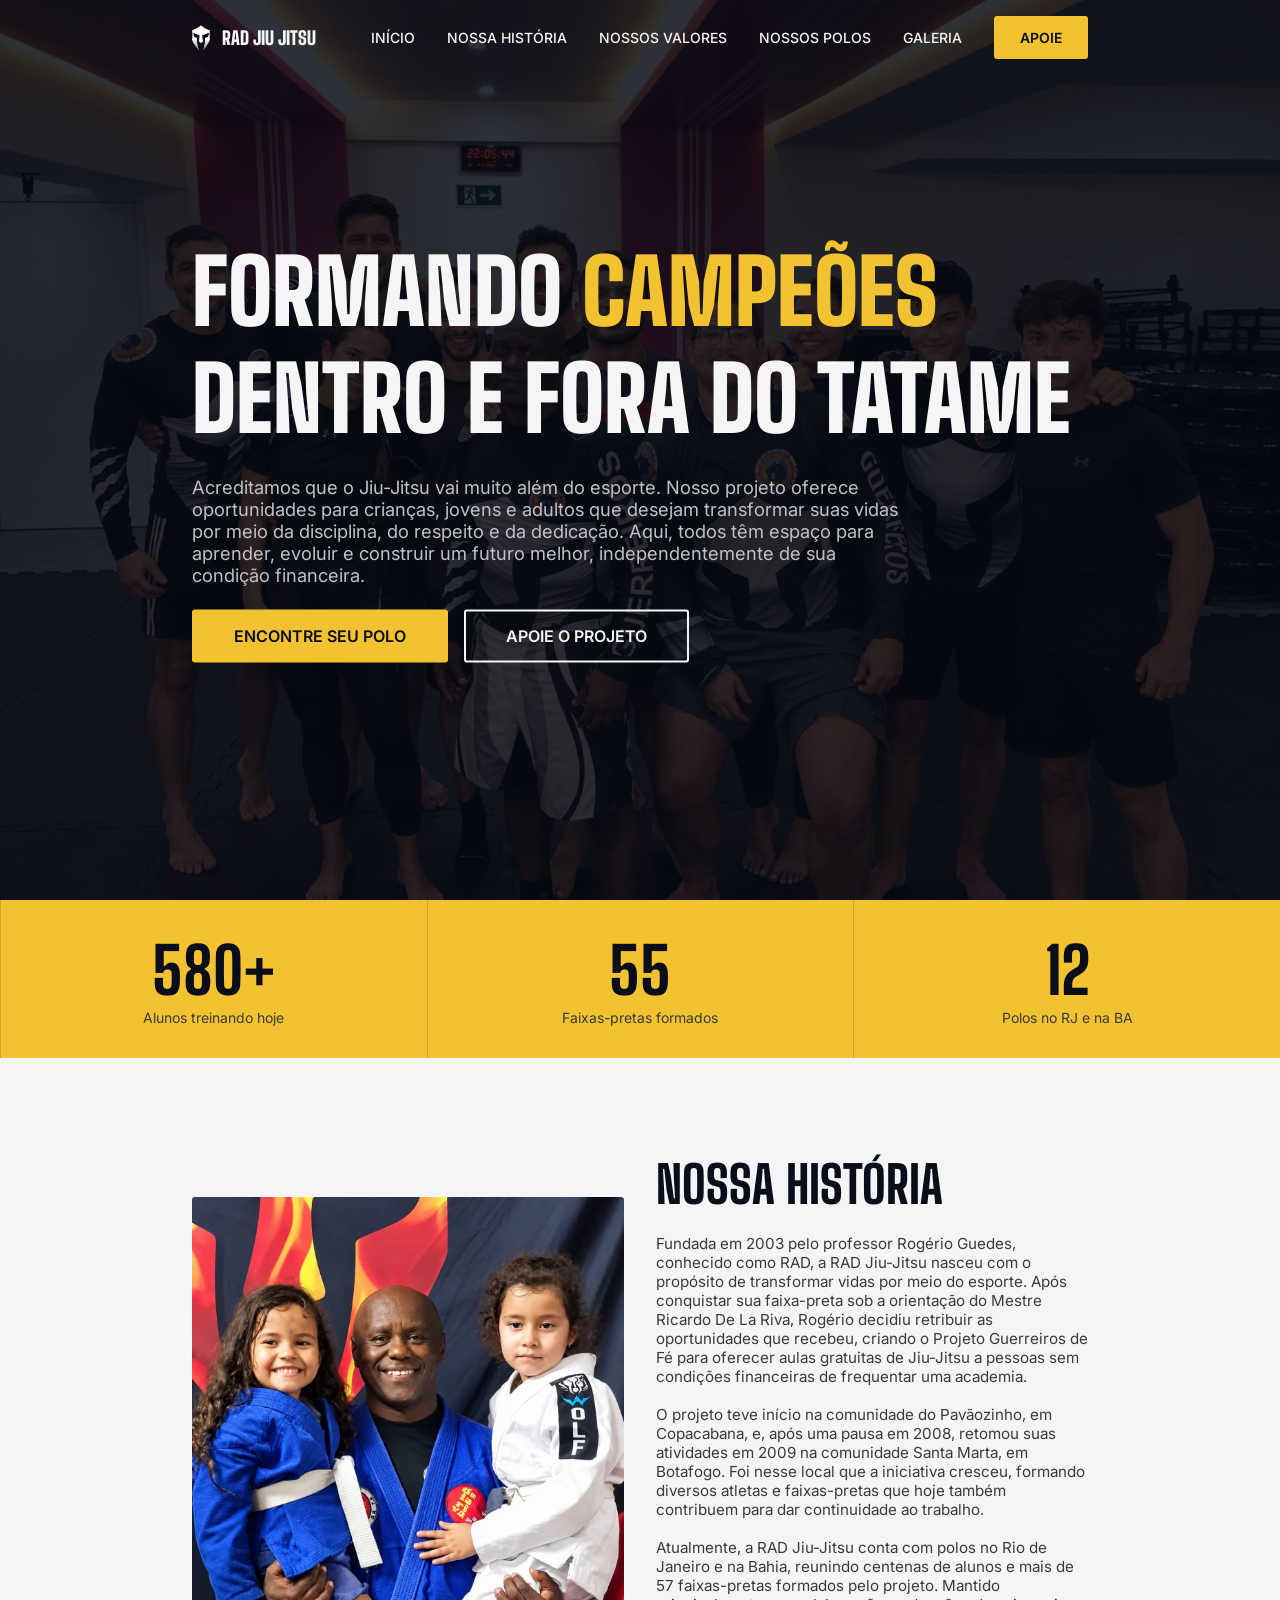
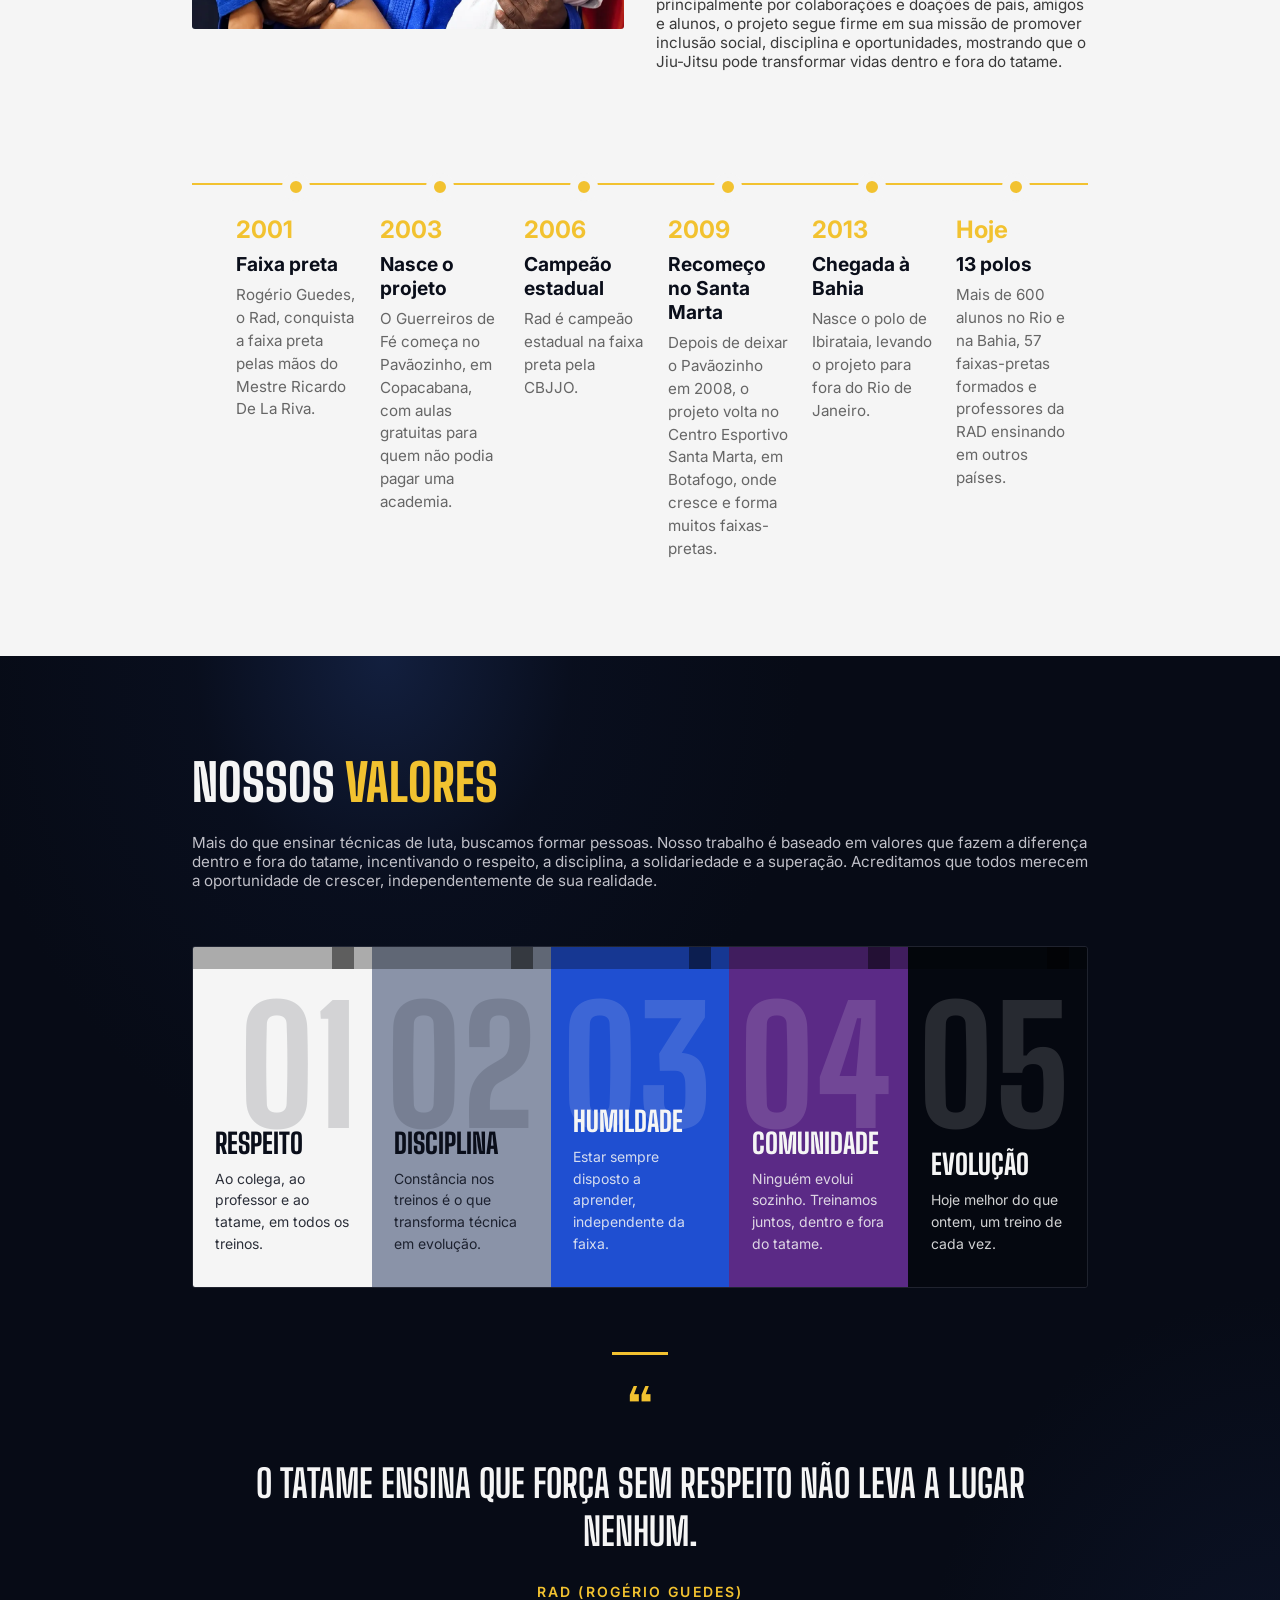
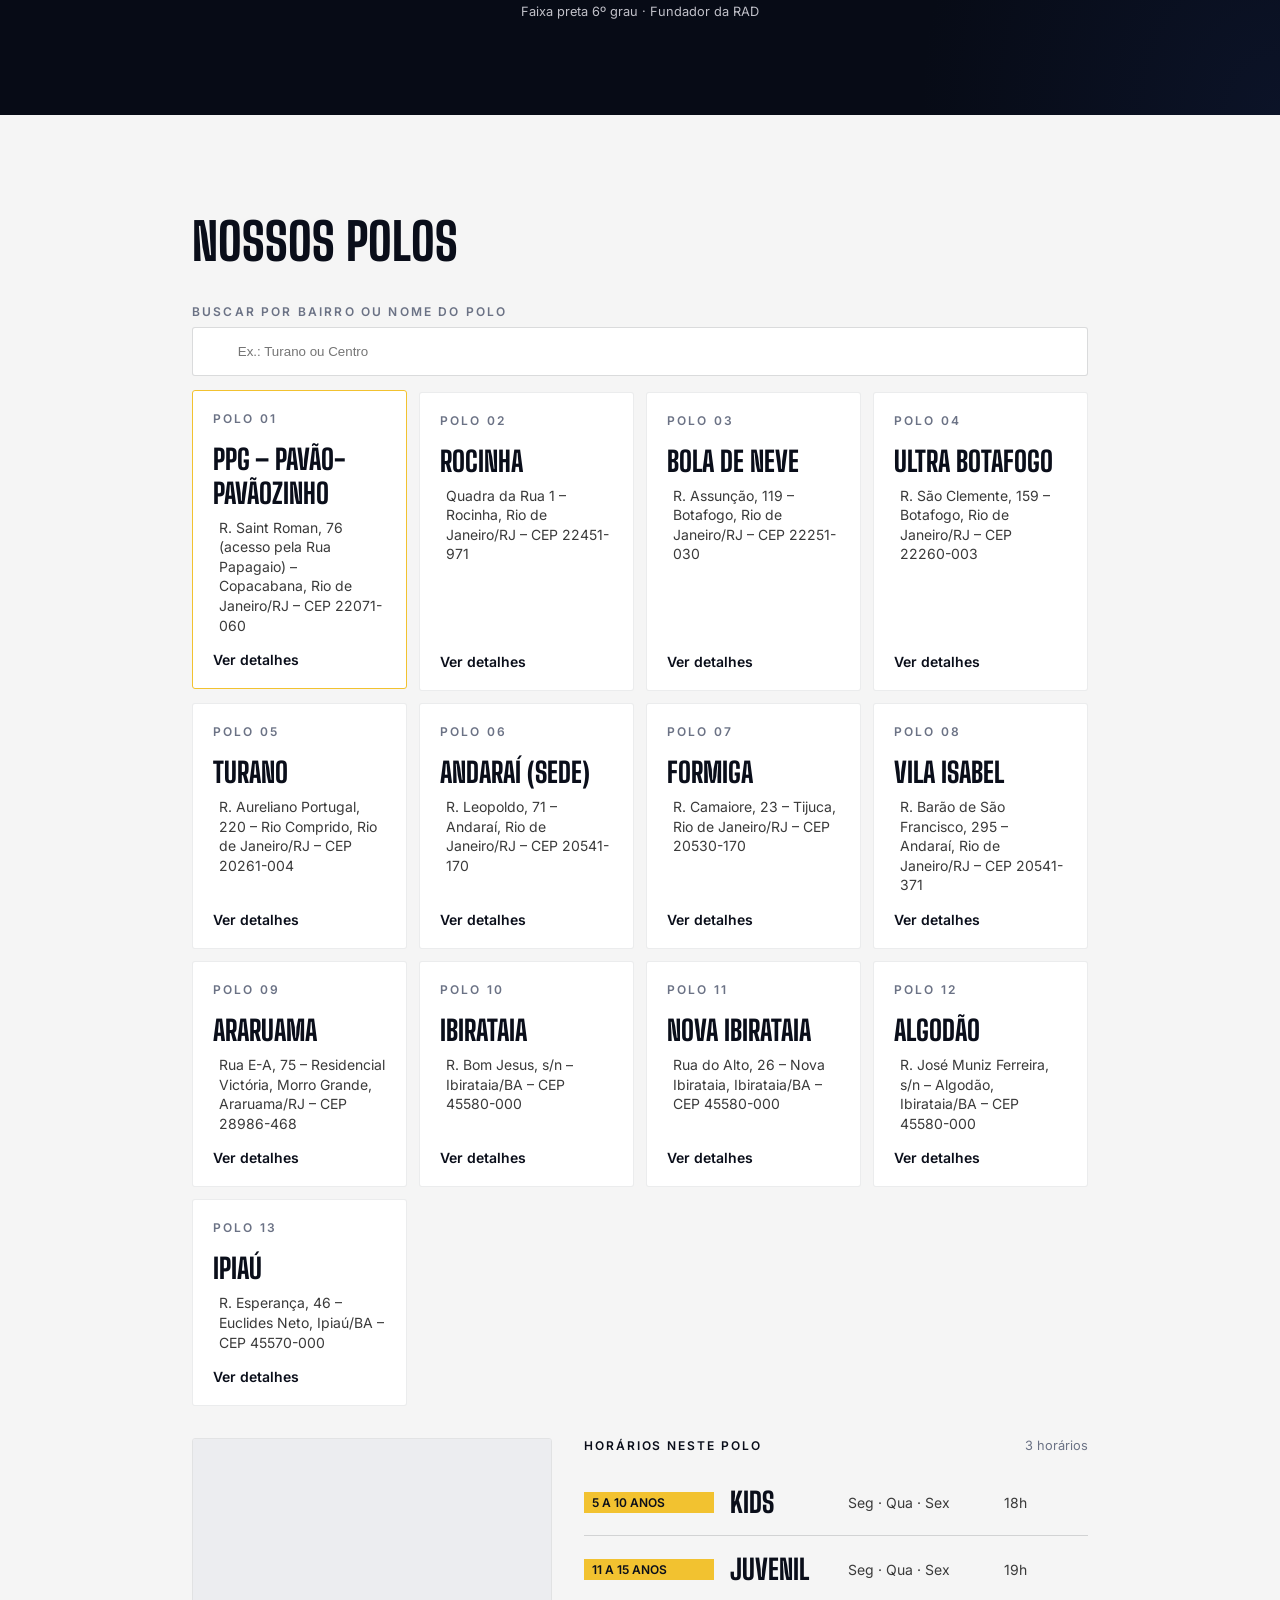
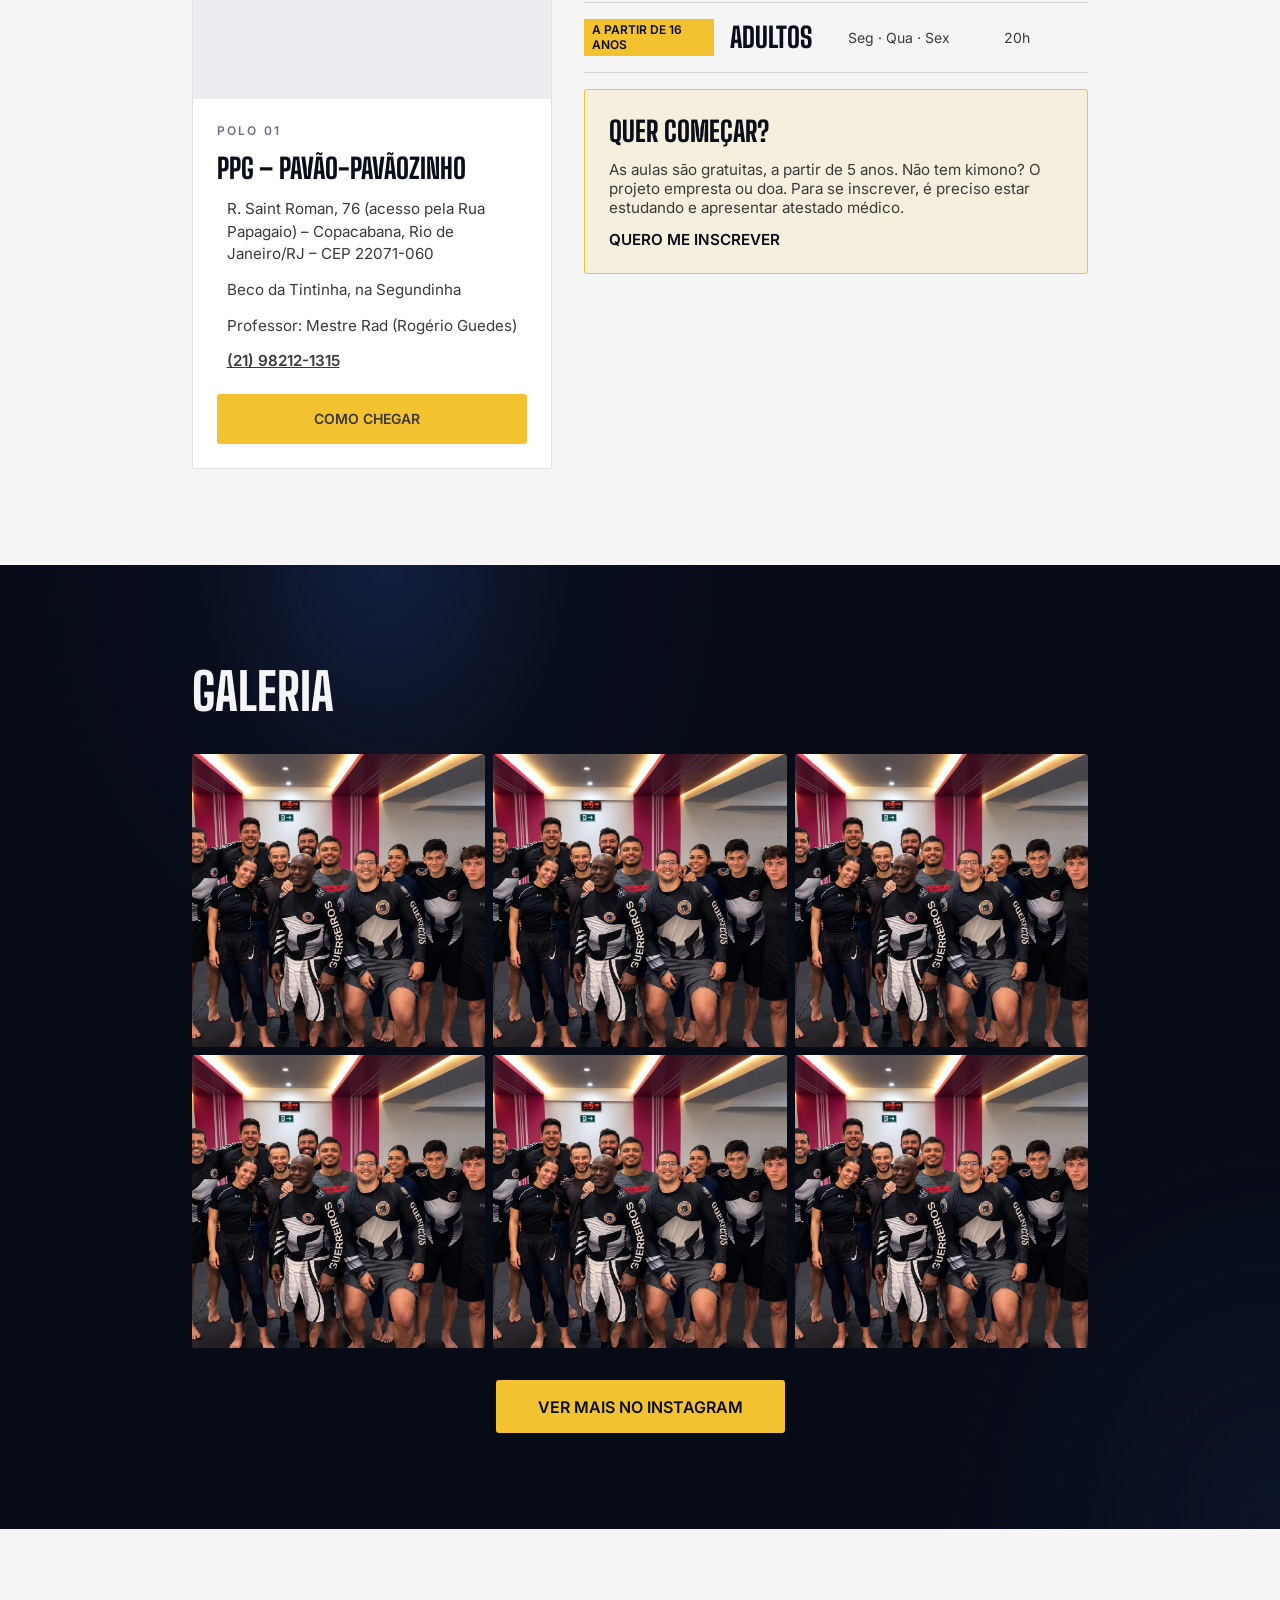
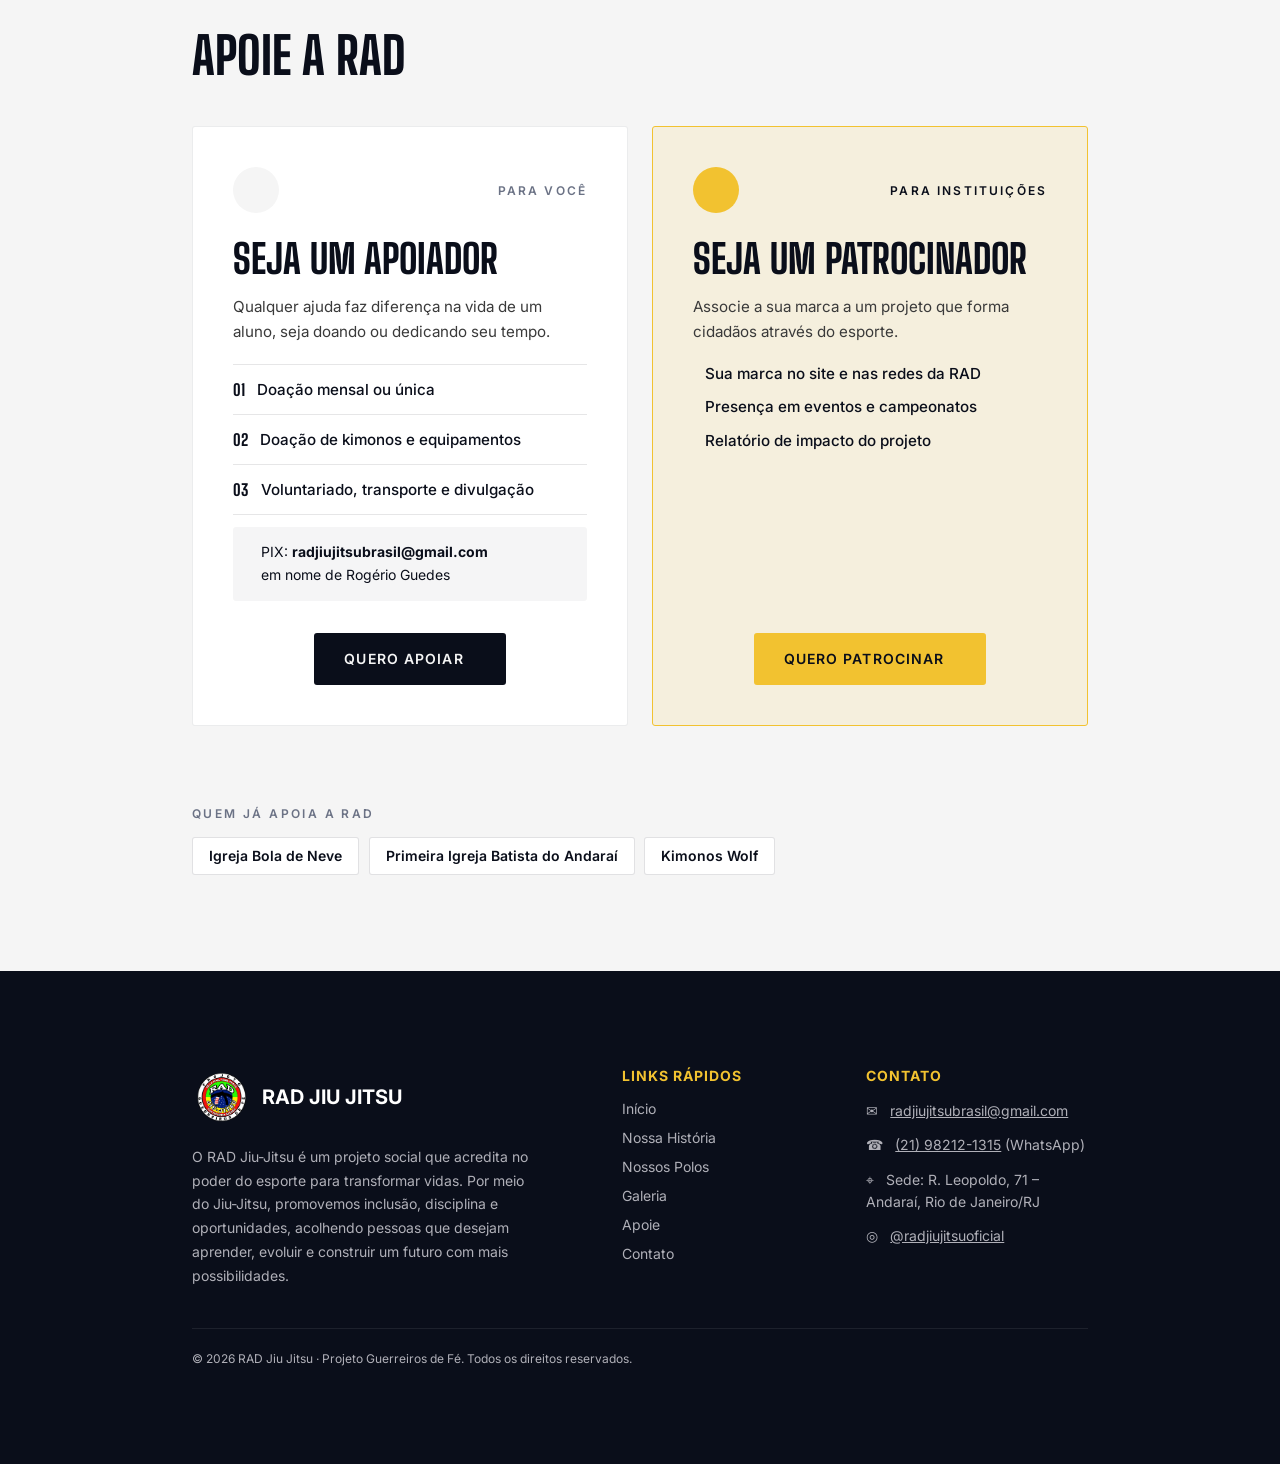
==== commit a6f4be3b: "Merge remote-tracking branch 'origin/feat/dados-formulario-rad' into feat/landing-final" ====
--- a/index.html
+++ b/index.html
@@ -42,8 +42,7 @@
 
             <div id="hero-conteudo">
                 <h2>Formando <span>campeões</span> dentro e fora do tatame</h2>
-                <p>Lorem, ipsum dolor sit amet consectetur adipisicing elit. Architecto
-                    est at numquam explicabo iusto, alias qui quibusdam magnam dolorem quam adipisci non suscipit ipsa aut minus quia dolore, hic dolor!</p>
+                <p>Acreditamos que o Jiu-Jitsu vai muito além do esporte. Nosso projeto oferece oportunidades para crianças, jovens e adultos que desejam transformar suas vidas por meio da disciplina, do respeito e da dedicação. Aqui, todos têm espaço para aprender, evoluir e construir um futuro melhor, independentemente de sua condição financeira.</p>
 
                 <div id="hero-btns">
                     <a href="#polos" class="btn btn-primary">Encontre seu polo</a>
@@ -82,20 +81,16 @@
 
             <div class="historia-txt">
                 <h2>Nossa História</h2>
-                <p>Lorem ipsum dolor sit amet consectetur adipisicing
-                    elit. Soluta dicta sed expedita ad perferendis
-                    blanditiis culpa. Dolorum soluta suscipit deleniti
-                    officia quaerat corrupti delectus provident placeat.
-                    Illum recusandae saepe rem. Lorem ipsum dolor sit
-                    amet, consectetur adipisicing elit.
+                <p>Fundada em 2003 pelo professor Rogério Guedes, conhecido como RAD, a RAD Jiu-Jitsu nasceu com o propósito de transformar vidas por meio do esporte. 
+                    Após conquistar sua faixa-preta sob a orientação do Mestre Ricardo De La Riva, Rogério decidiu retribuir as oportunidades que recebeu, 
+                    criando o Projeto Guerreiros de Fé para oferecer aulas gratuitas de Jiu-Jitsu a pessoas sem condições financeiras de frequentar uma academia.
                     <br> <br>
-                    Veniam
-                    laudantium quas quidem magnam aliquam ex officia!
-                    Aspernatur tempora, voluptates veniam iusto repellat
-                    quo ut illum esse exercitationem optio nisi sequi?</p>
-
-                <p>Lorem ipsum dolor, sit amet consectetur adipisicing elit.
-                    Exercitationem dolor modi est natus sed odio quaerat.</p>
+                    O projeto teve início na comunidade do Pavãozinho, em Copacabana, e, após uma pausa em 2008, retomou suas atividades em 2009 na comunidade Santa Marta, em Botafogo. 
+                    Foi nesse local que a iniciativa cresceu, formando diversos atletas e faixas-pretas que hoje também contribuem para dar continuidade ao trabalho.</p>
+
+                <p>Atualmente, a RAD Jiu-Jitsu conta com polos no Rio de Janeiro e na Bahia, reunindo centenas de alunos e mais de 57 faixas-pretas formados pelo projeto. 
+                    Mantido principalmente por colaborações e doações de pais, amigos e alunos, o projeto segue firme em sua missão de promover inclusão social, disciplina e oportunidades, 
+                    mostrando que o Jiu-Jitsu pode transformar vidas dentro e fora do tatame.</p>
             </div>
         </section>
 
@@ -164,10 +159,7 @@
         <section class="valores-container" id="valores">
             <div class="valores-txt">
                 <h2>Nossos <span>Valores</span></h2>
-                <p>Lorem ipsum dolor sit amet consectetur adipisicing
-                    elit. Soluta dicta sed expedita ad perferendis
-                    blanditiis culpa. Dolorum soluta suscipit deleniti
-                    officia quaerat corrupti delectus provident placeat.</p>
+                <p>Mais do que ensinar técnicas de luta, buscamos formar pessoas. Nosso trabalho é baseado em valores que fazem a diferença dentro e fora do tatame, incentivando o respeito, a disciplina, a solidariedade e a superação. Acreditamos que todos merecem a oportunidade de crescer, independentemente de sua realidade.</p>
             </div>
 
             <div class="valores-faixas">
@@ -424,9 +416,9 @@
                 <h2>RAD JIU JITSU</h2>
             </div>
             <p>
-                Lorem ipsum dolor sit amet, consectetur
-                adipiscing elit, sed do eiusmod tempor
-                incididunt ut labore et dolore magna aliqua.
+                O RAD Jiu-Jitsu é um projeto social que acredita no poder do esporte para transformar vidas. 
+                Por meio do Jiu-Jitsu, promovemos inclusão, disciplina e oportunidades, acolhendo pessoas que desejam aprender, 
+                evoluir e construir um futuro com mais possibilidades.
             </p>
         </div>
         <div class="footer-links">
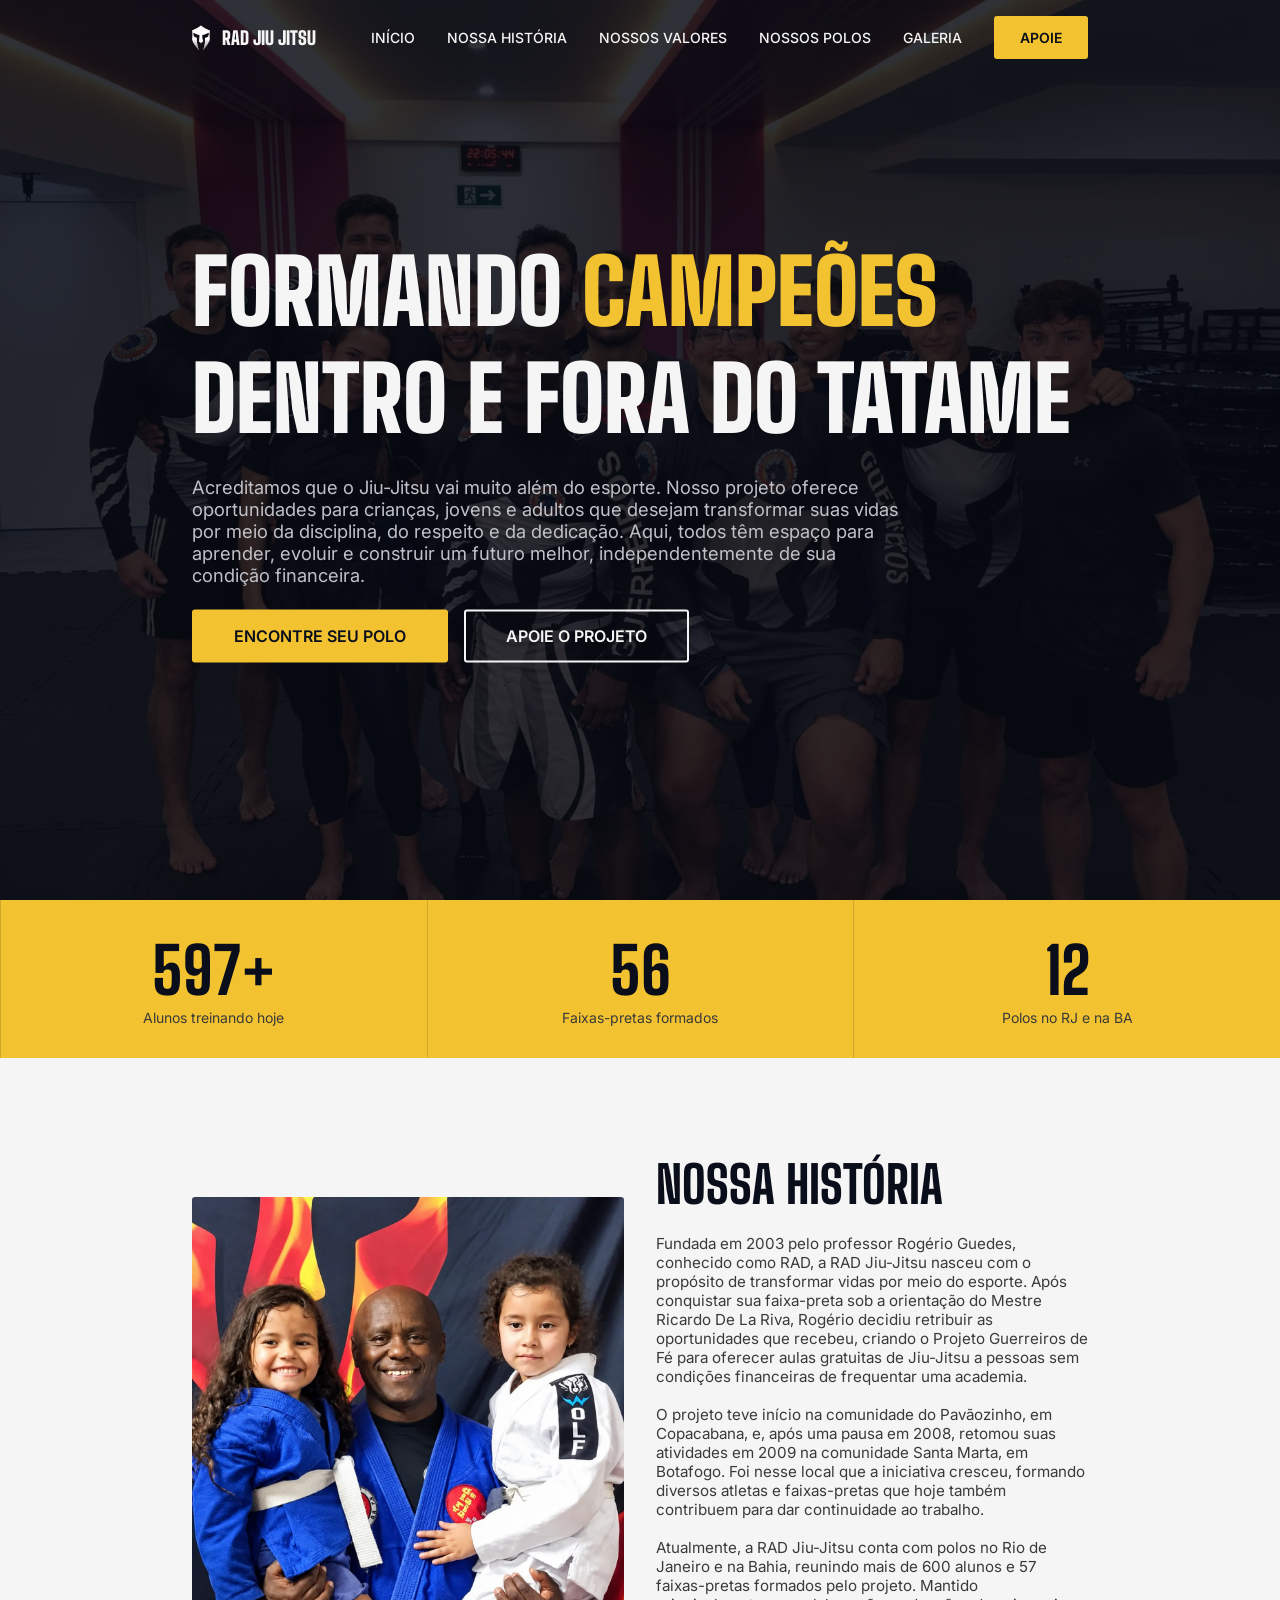
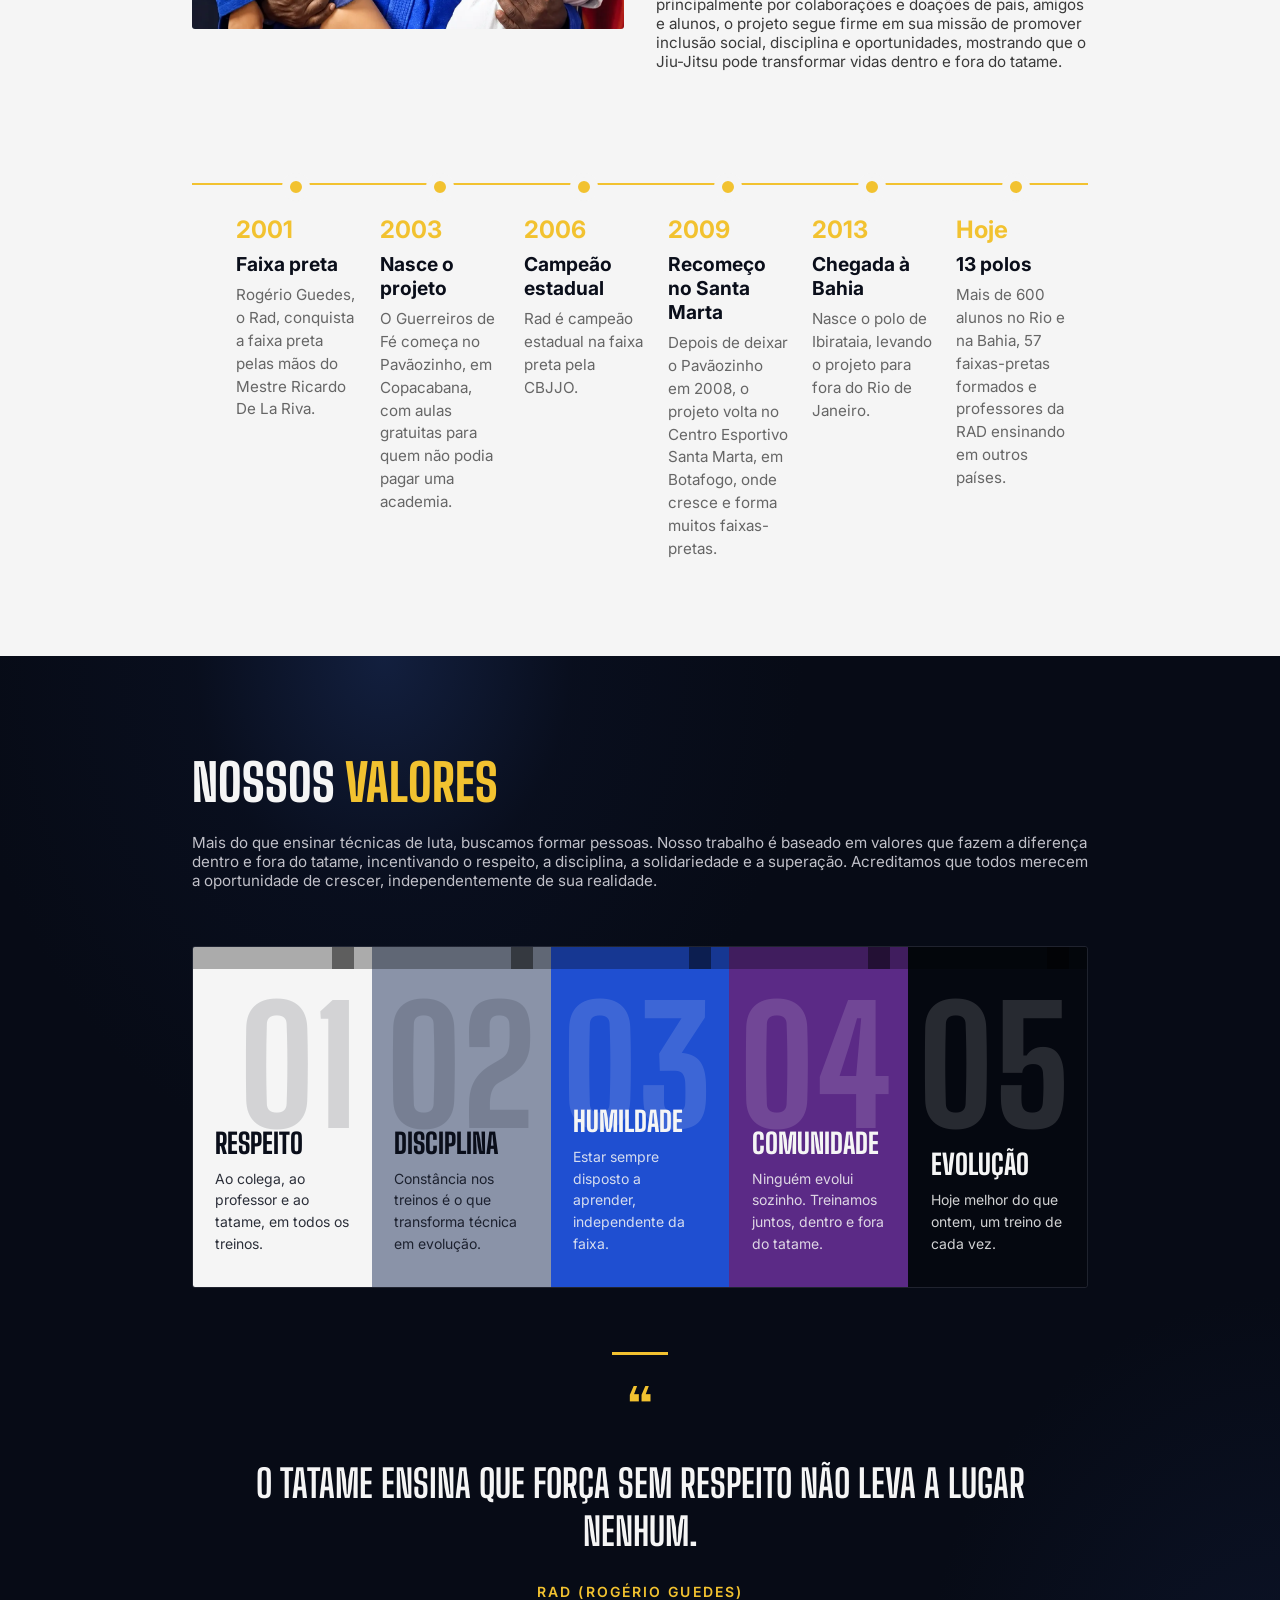
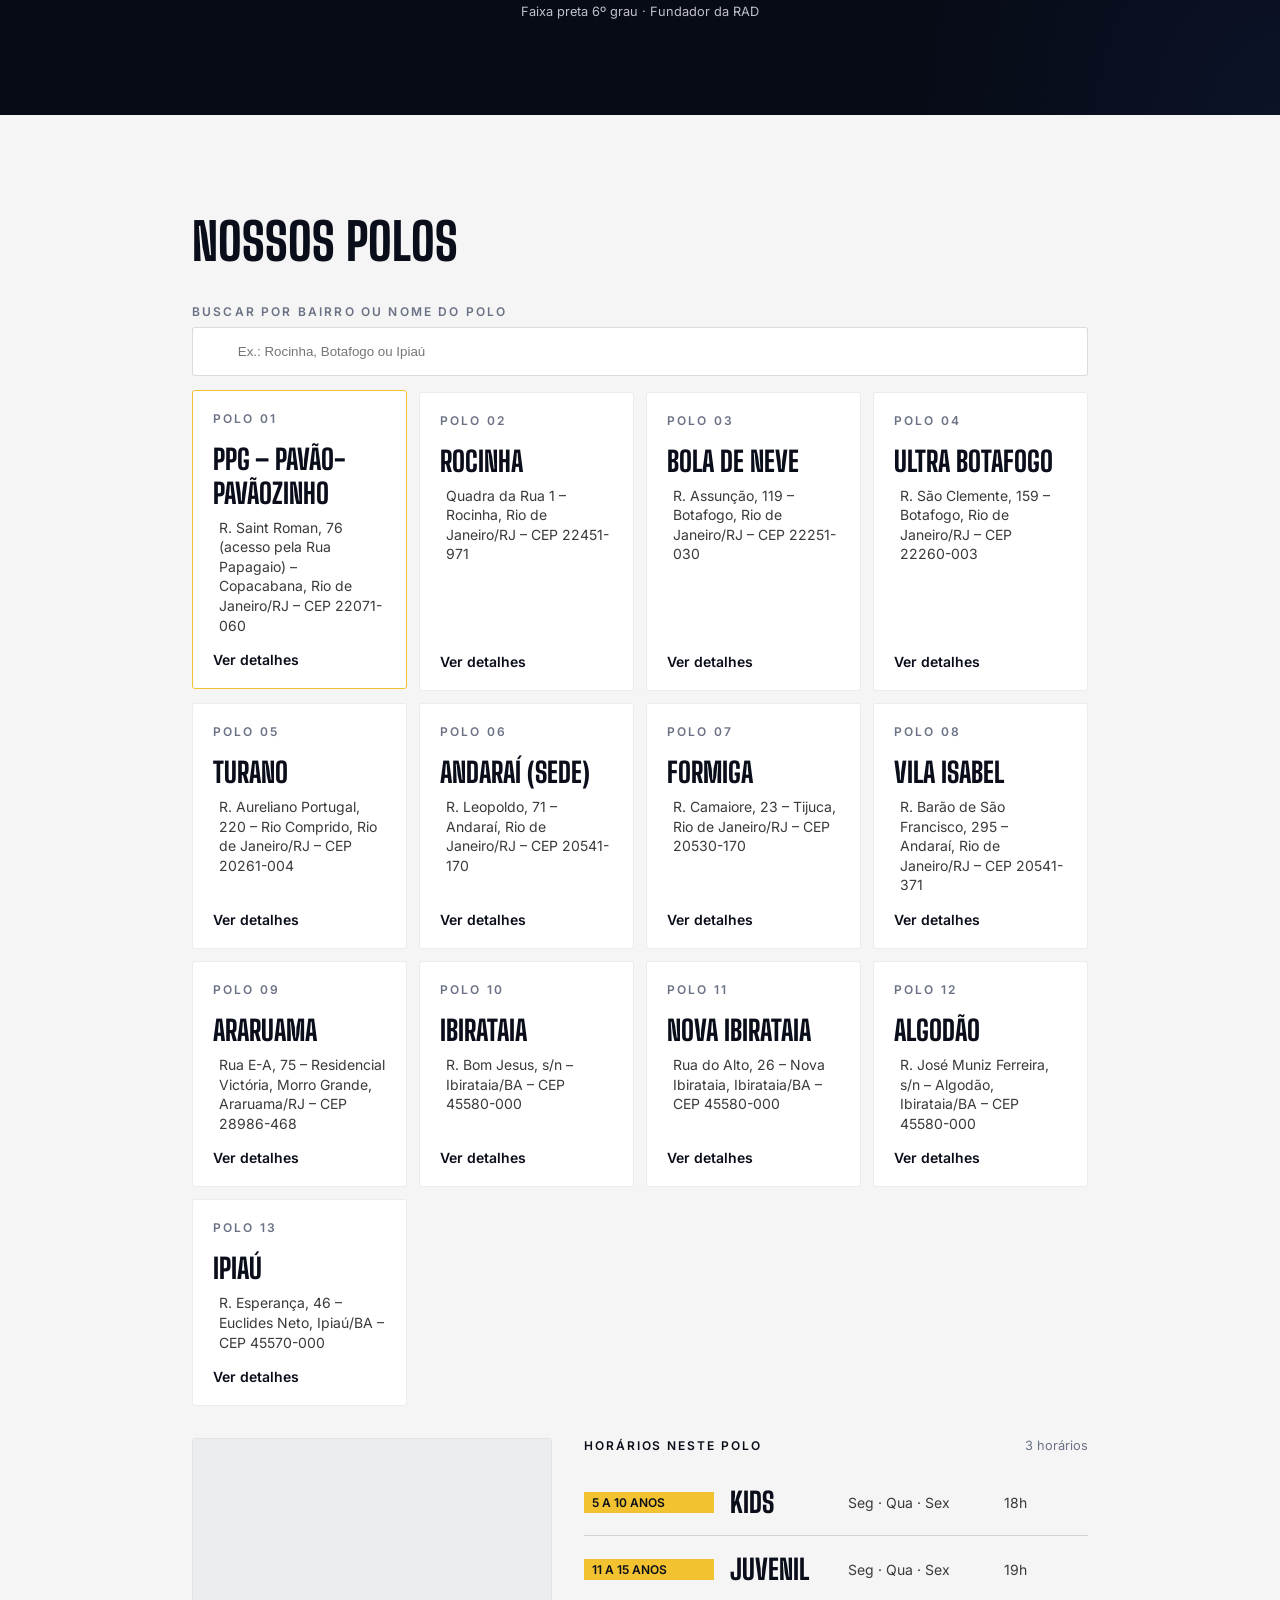
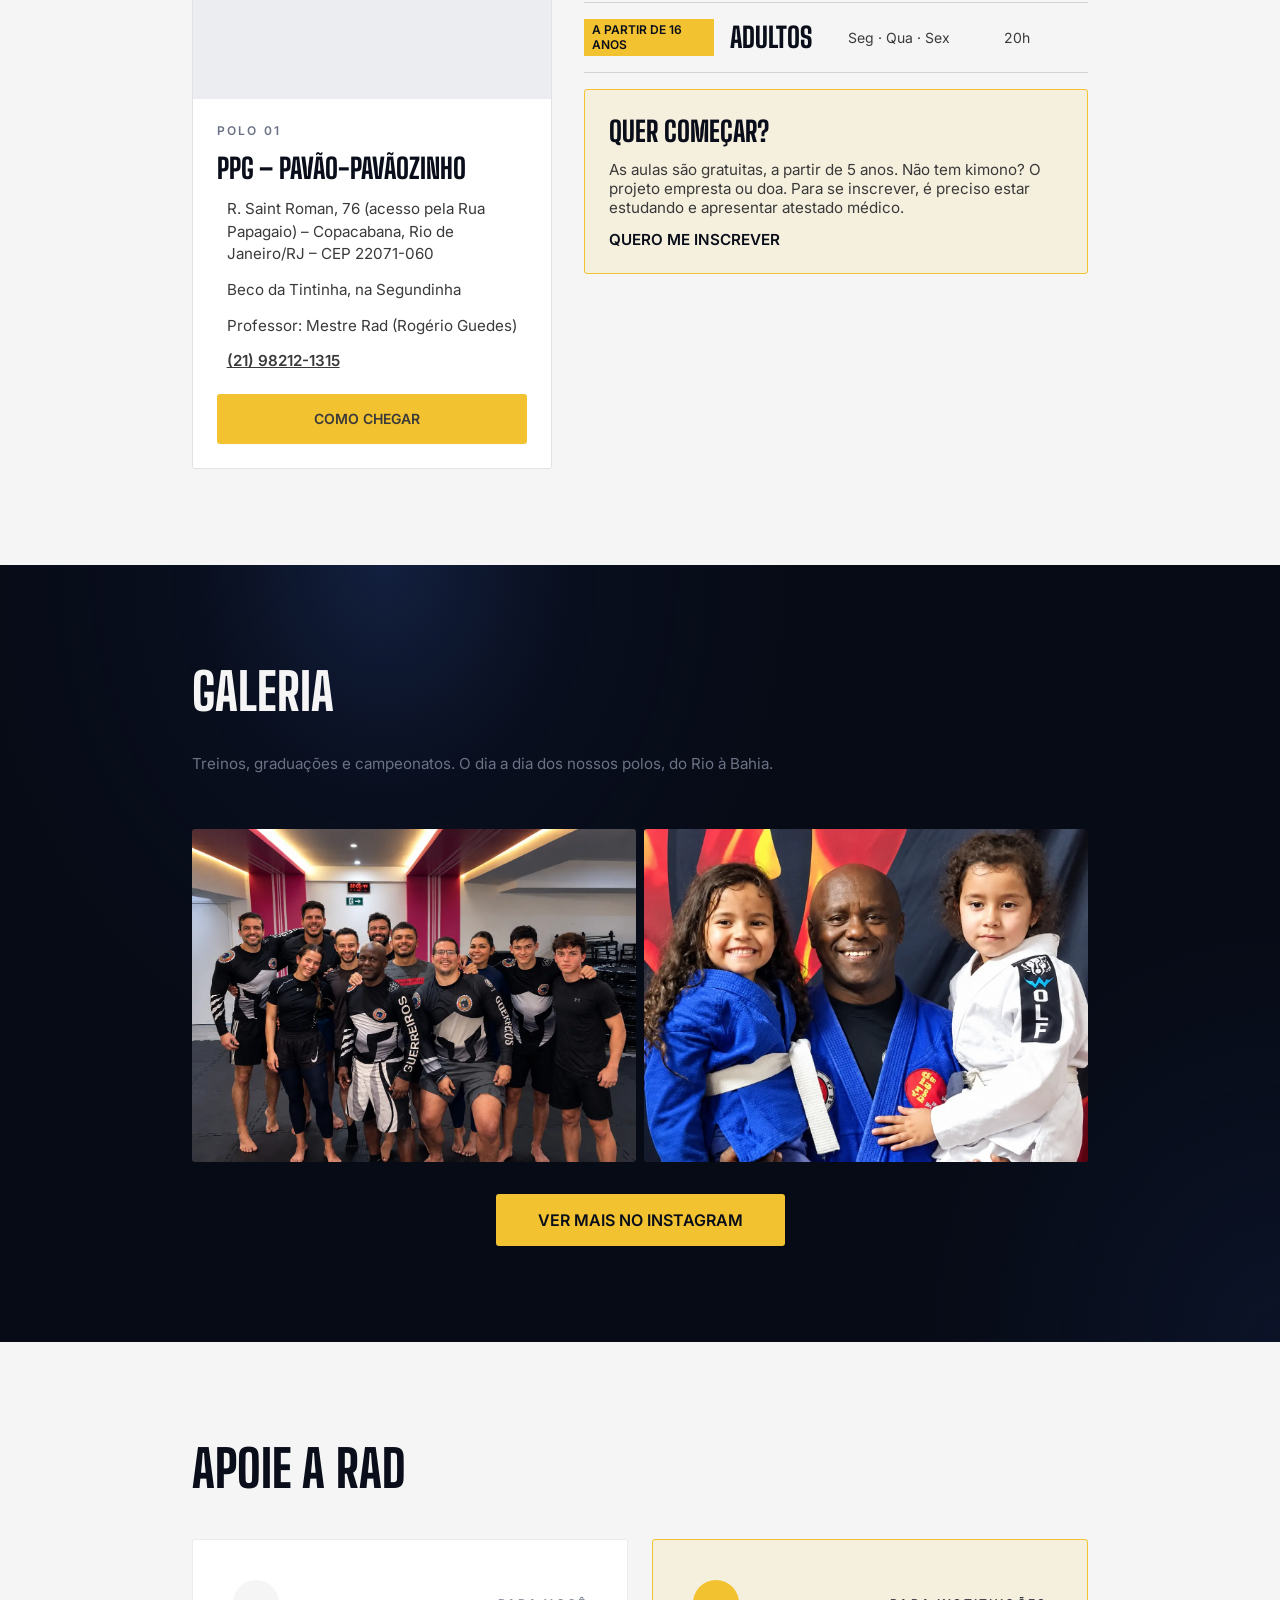
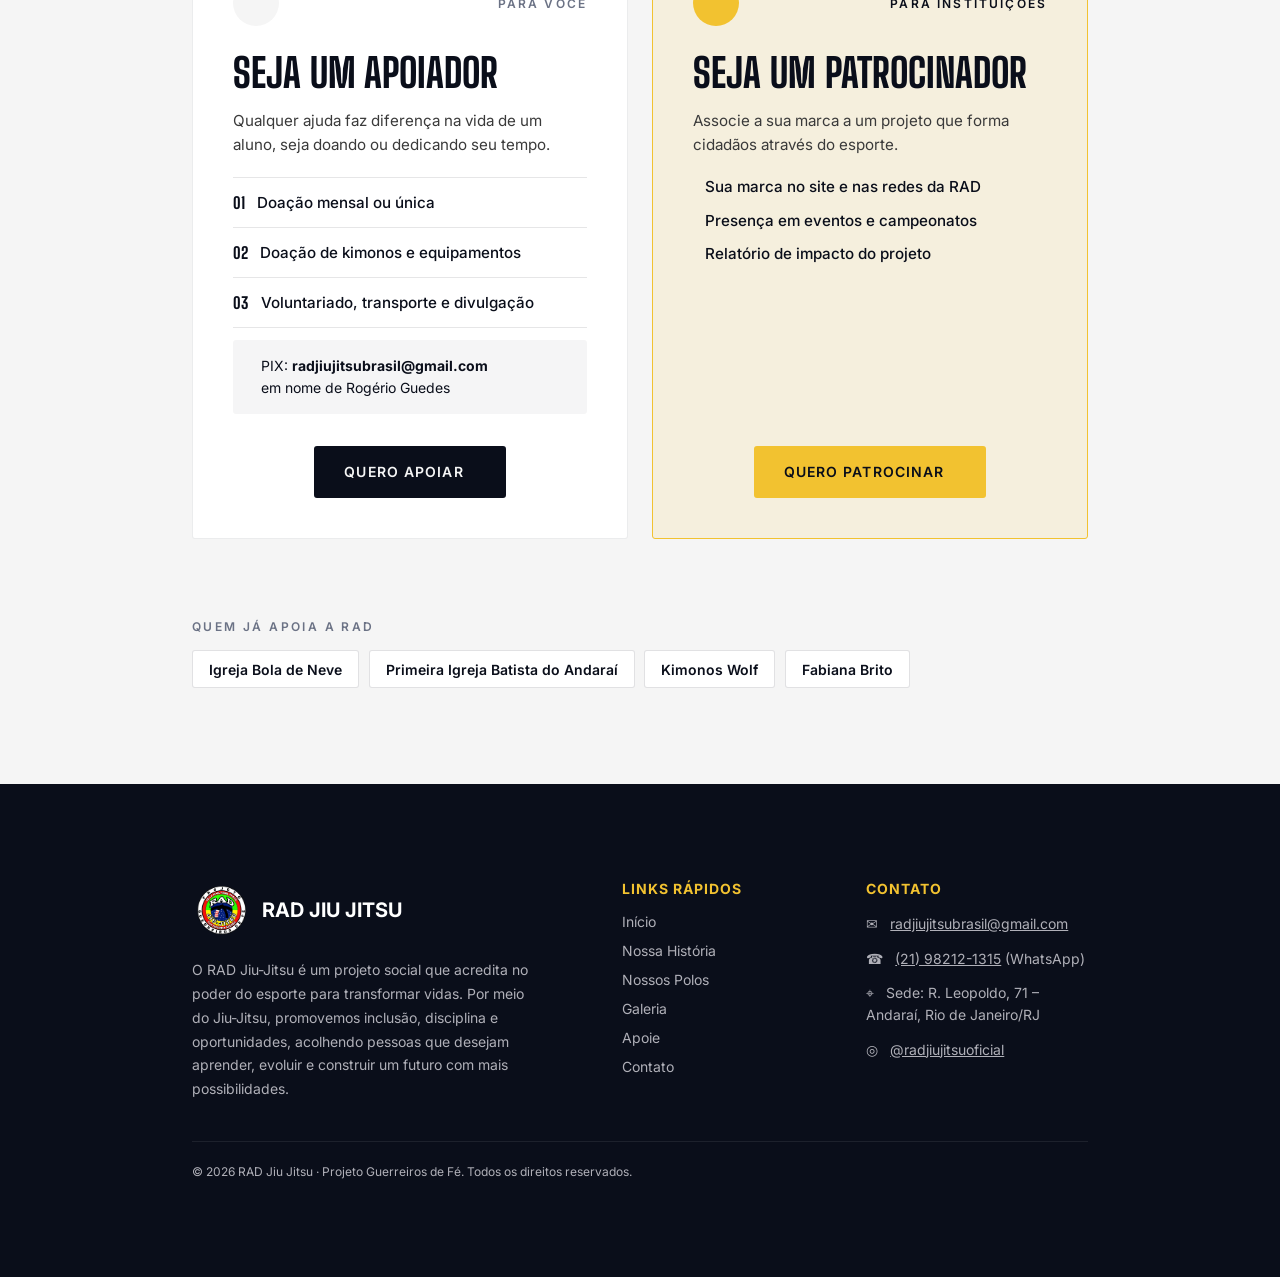
==== commit 4637cfeb: "Finaliza a landing page com as decisões da equipe - Junta as branches feat/textos-site e feat/dados-" ====
--- a/index.html
+++ b/index.html
@@ -88,7 +88,7 @@
                     O projeto teve início na comunidade do Pavãozinho, em Copacabana, e, após uma pausa em 2008, retomou suas atividades em 2009 na comunidade Santa Marta, em Botafogo. 
                     Foi nesse local que a iniciativa cresceu, formando diversos atletas e faixas-pretas que hoje também contribuem para dar continuidade ao trabalho.</p>
 
-                <p>Atualmente, a RAD Jiu-Jitsu conta com polos no Rio de Janeiro e na Bahia, reunindo centenas de alunos e mais de 57 faixas-pretas formados pelo projeto. 
+                <p>Atualmente, a RAD Jiu-Jitsu conta com polos no Rio de Janeiro e na Bahia, reunindo mais de 600 alunos e 57 faixas-pretas formados pelo projeto. 
                     Mantido principalmente por colaborações e doações de pais, amigos e alunos, o projeto segue firme em sua missão de promover inclusão social, disciplina e oportunidades, 
                     mostrando que o Jiu-Jitsu pode transformar vidas dentro e fora do tatame.</p>
             </div>
@@ -249,7 +249,7 @@
             <label for="polo-busca">Buscar por bairro ou nome do polo</label>
             <div class="polos-busca-campo">
                 <i class="fa-solid fa-magnifying-glass"></i>
-                <input id="polo-busca" type="search" placeholder="Ex.: Turano ou Centro">
+                <input id="polo-busca" type="search" placeholder="Ex.: Rocinha, Botafogo ou Ipiaú">
             </div>
             <div id="polos-cards"></div>
         </div>
@@ -301,14 +301,12 @@
     <!-- GALERIA -->
     <section class="galeria-container" id="galeria">
         <h2>Galeria</h2>
-
+        <p class="galeria-intro">Treinos, graduações e campeonatos. O dia a dia dos nossos polos, do Rio à Bahia.</p>
+
+        <!-- Para adicionar fotos, é só colocar mais <img> aqui. A grade se ajusta sozinha. -->
         <div class="galeria-fotos">
-            <img src="assets/images/img_hero.webp" alt="Descrição da foto 1" loading="lazy">
-            <img src="assets/images/img_hero.webp" alt="Descrição da foto 2" loading="lazy">
-            <img src="assets/images/img_hero.webp" alt="Descrição da foto 3" loading="lazy">
-            <img src="assets/images/img_hero.webp" alt="Descrição da foto 4" loading="lazy">
-            <img src="assets/images/img_hero.webp" alt="Descrição da foto 5" loading="lazy">
-            <img src="assets/images/img_hero.webp" alt="Descrição da foto 6" loading="lazy">
+            <img src="assets/images/img_hero.webp" alt="Alunos e professores da RAD Jiu Jitsu reunidos em formação" loading="lazy">
+            <img src="assets/images/img_historia.webp" alt="Alunos da RAD Jiu Jitsu no tatame" loading="lazy">
         </div>
 
         <div class="btn-galeria">
@@ -401,8 +399,7 @@
                 <li>Igreja Bola de Neve</li>
                 <li>Primeira Igreja Batista do Andaraí</li>
                 <li>Kimonos Wolf</li>
-                <!-- CONFIRMAR com a Fabiana se ela quer o nome no site:
-                <li>Fabiana Brito (Rocinha)</li> -->
+                <li>Fabiana Brito</li>
             </ul>
         </div>
     </section>
--- a/css/style.css
+++ b/css/style.css
@@ -1186,9 +1186,14 @@
     gap: 0.5rem;
 }
 
+.galeria-intro {
+    margin-bottom: 1.5rem;
+    color: #6B7285;
+}
+
 .galeria-fotos img {
     width: 100%;
-    aspect-ratio: 1 / 1;
+    aspect-ratio: 4 / 3;
     object-fit: cover;
     border-radius: 3px;
 }
@@ -1870,7 +1875,7 @@
     /* GALERIA */
 
     .galeria-fotos{
-        grid-template-columns: repeat(3, 1fr);
+        grid-template-columns: repeat(auto-fit, minmax(280px, 1fr));
     }
 
     /* ---------- APOIE ---------- */
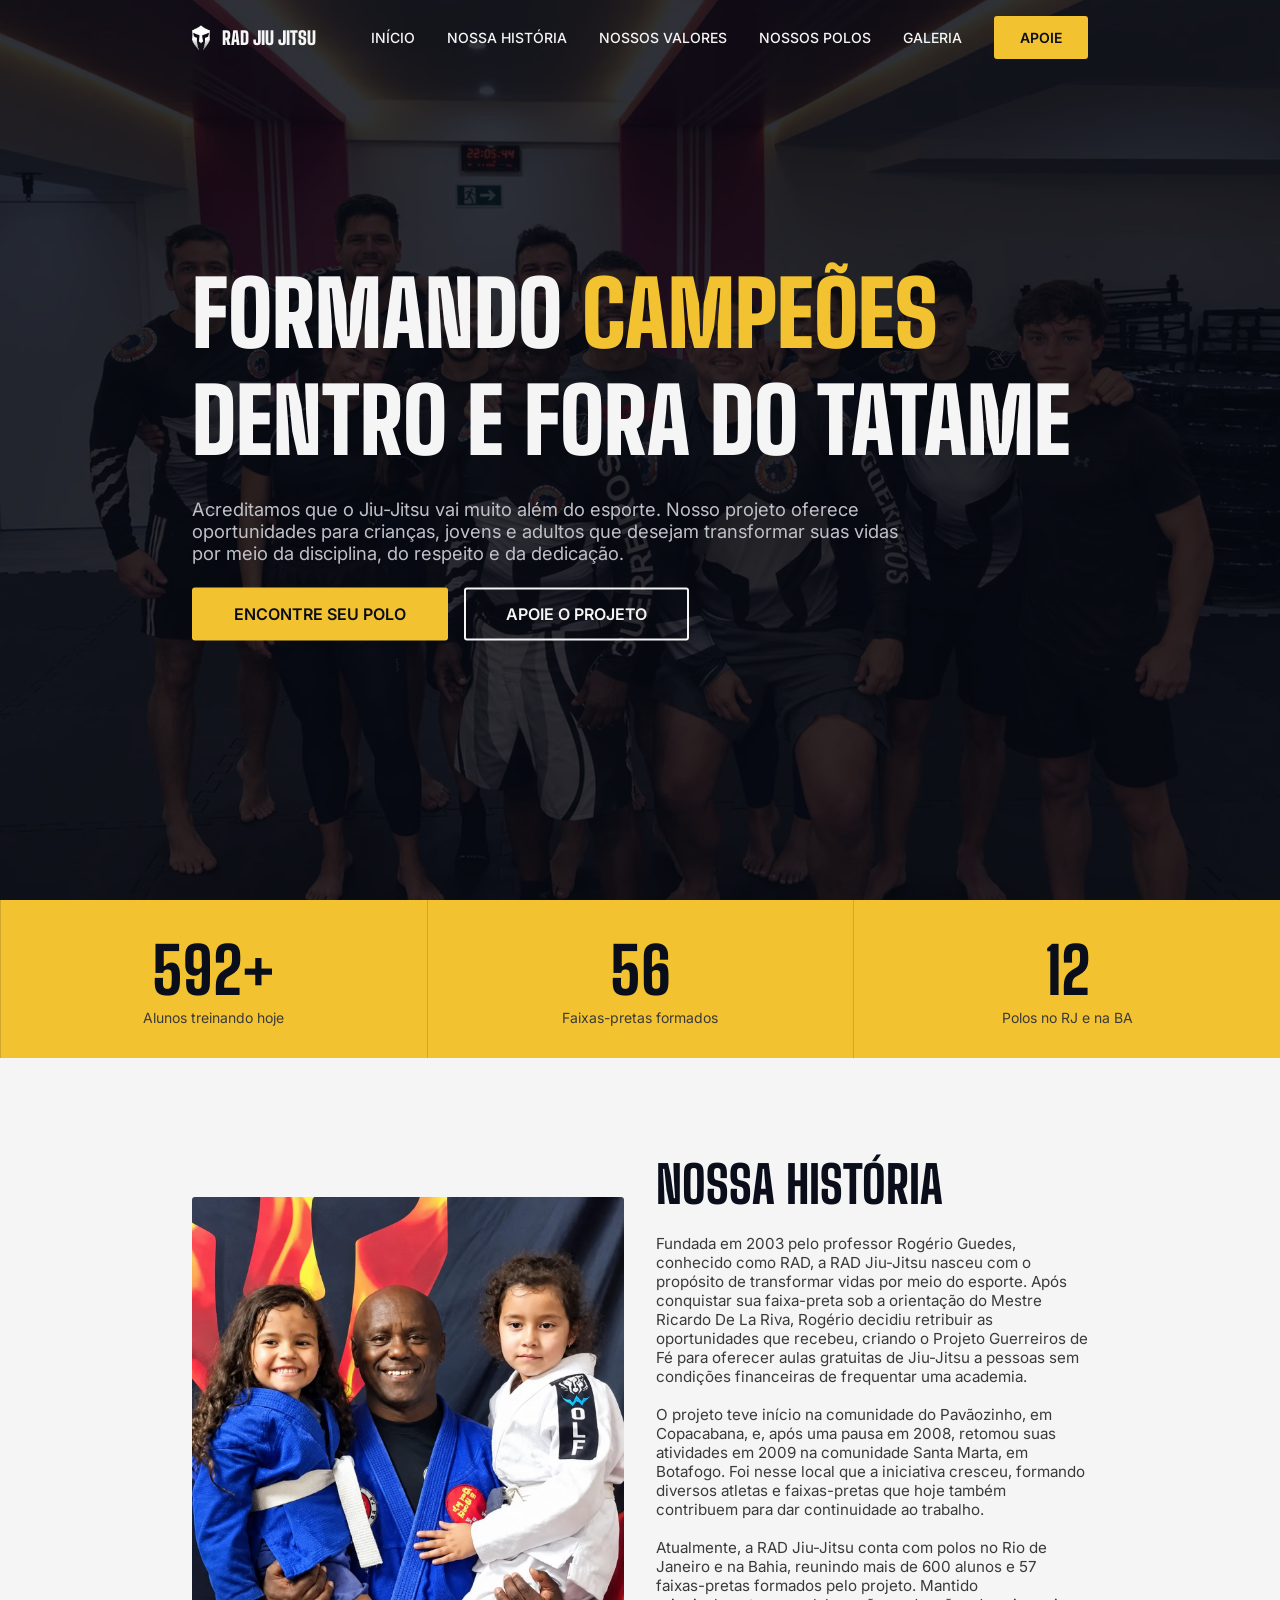
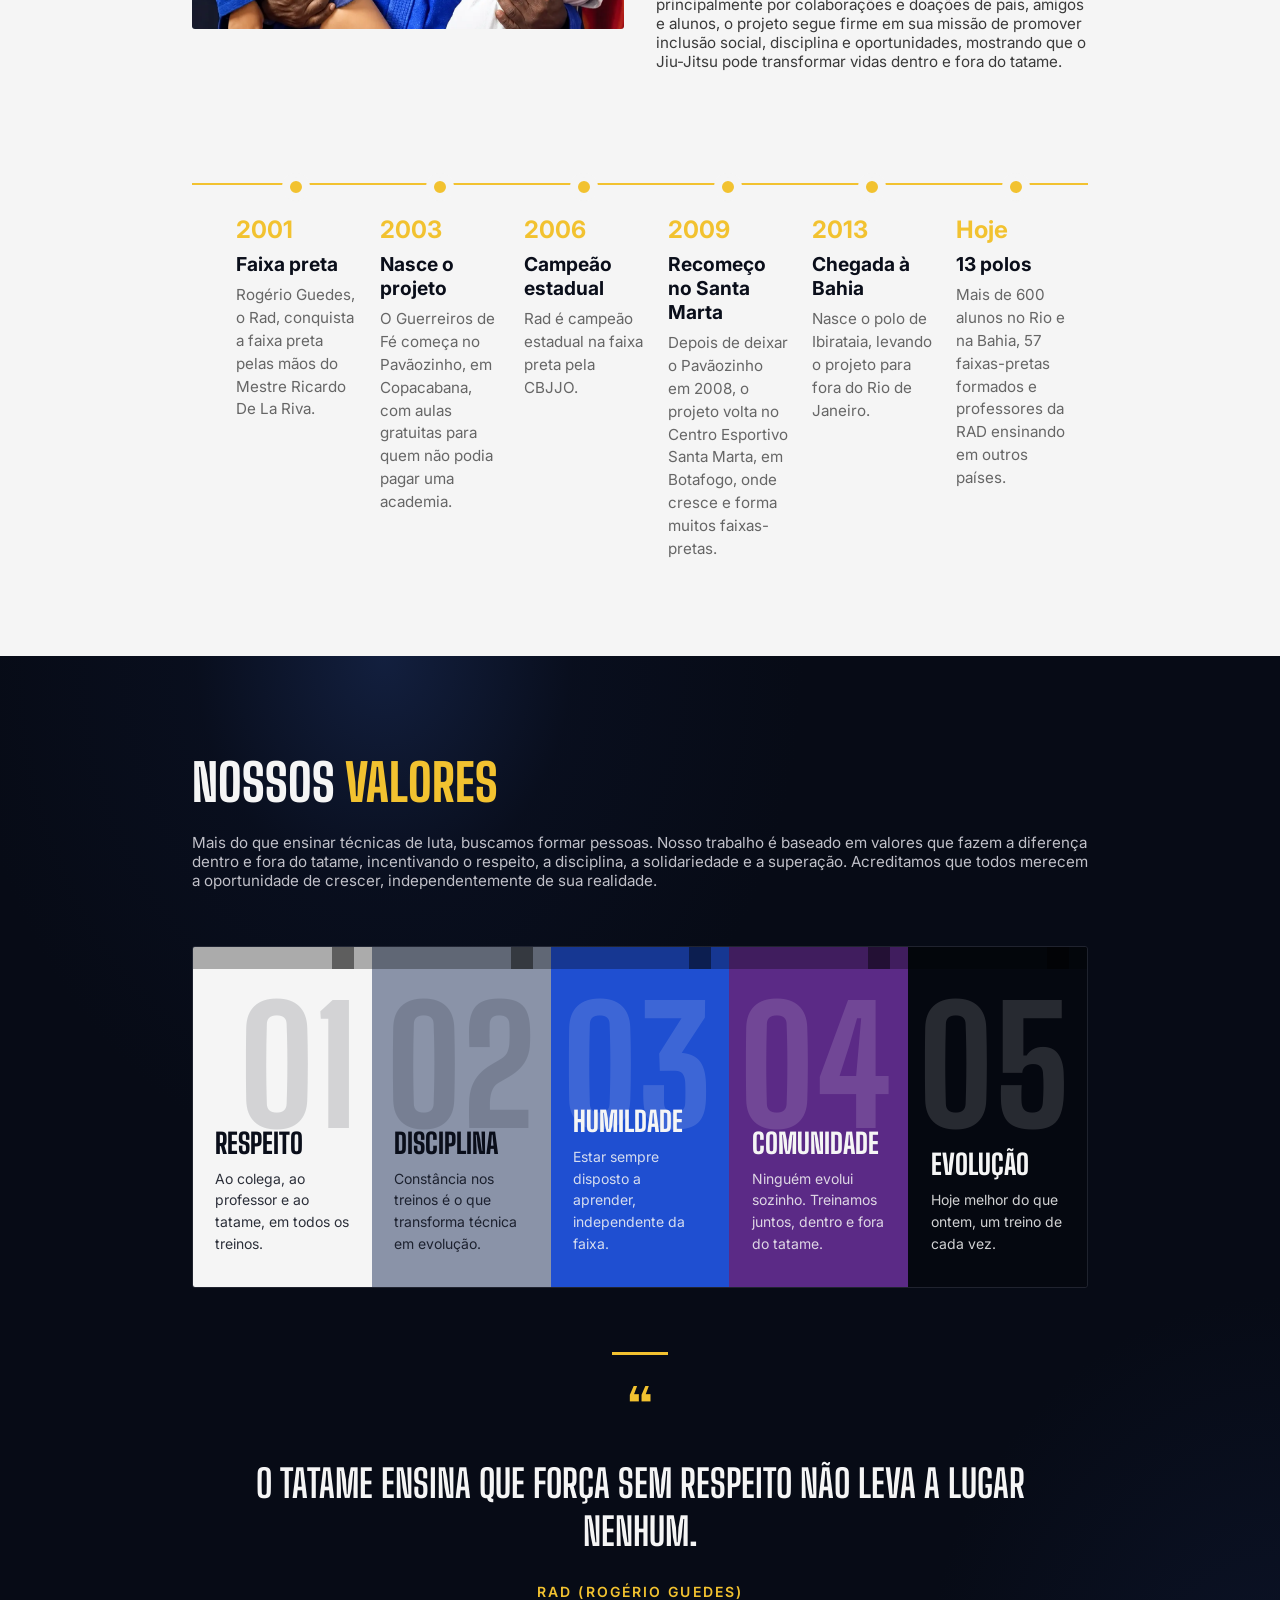
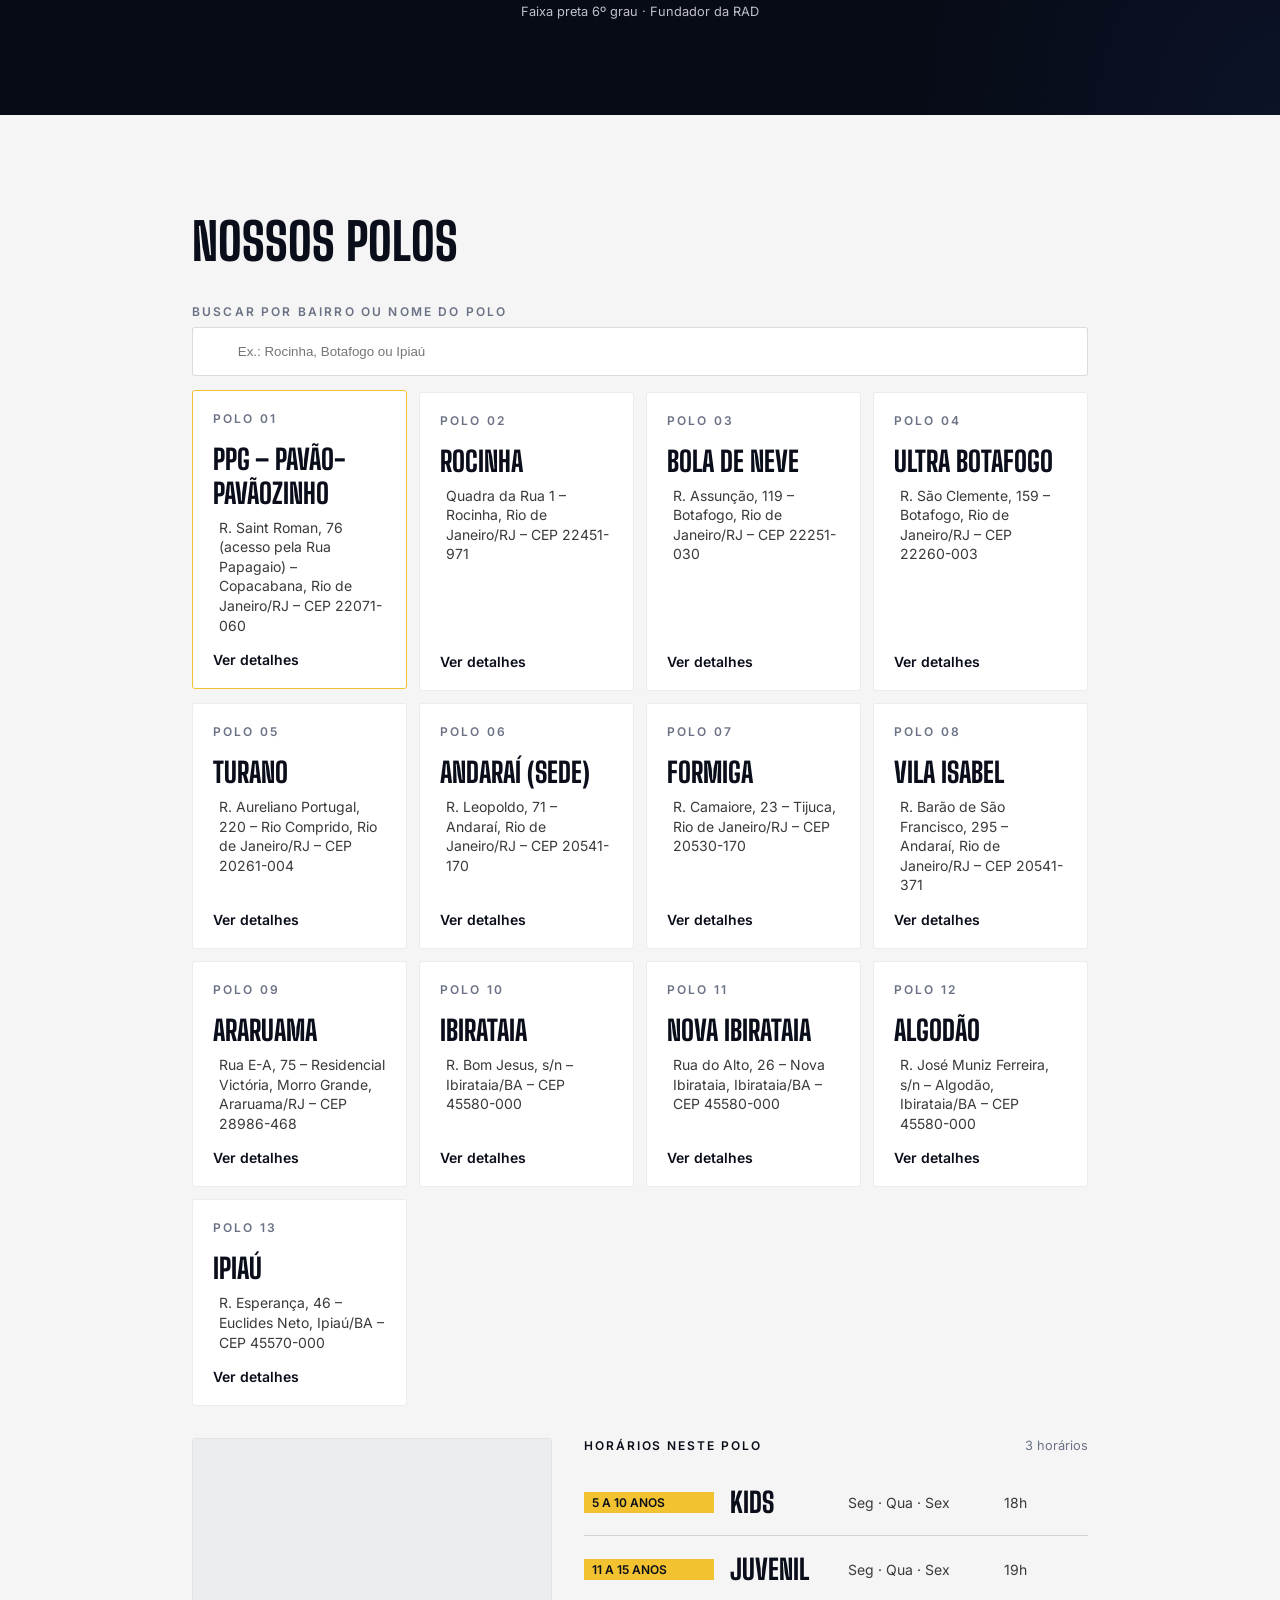
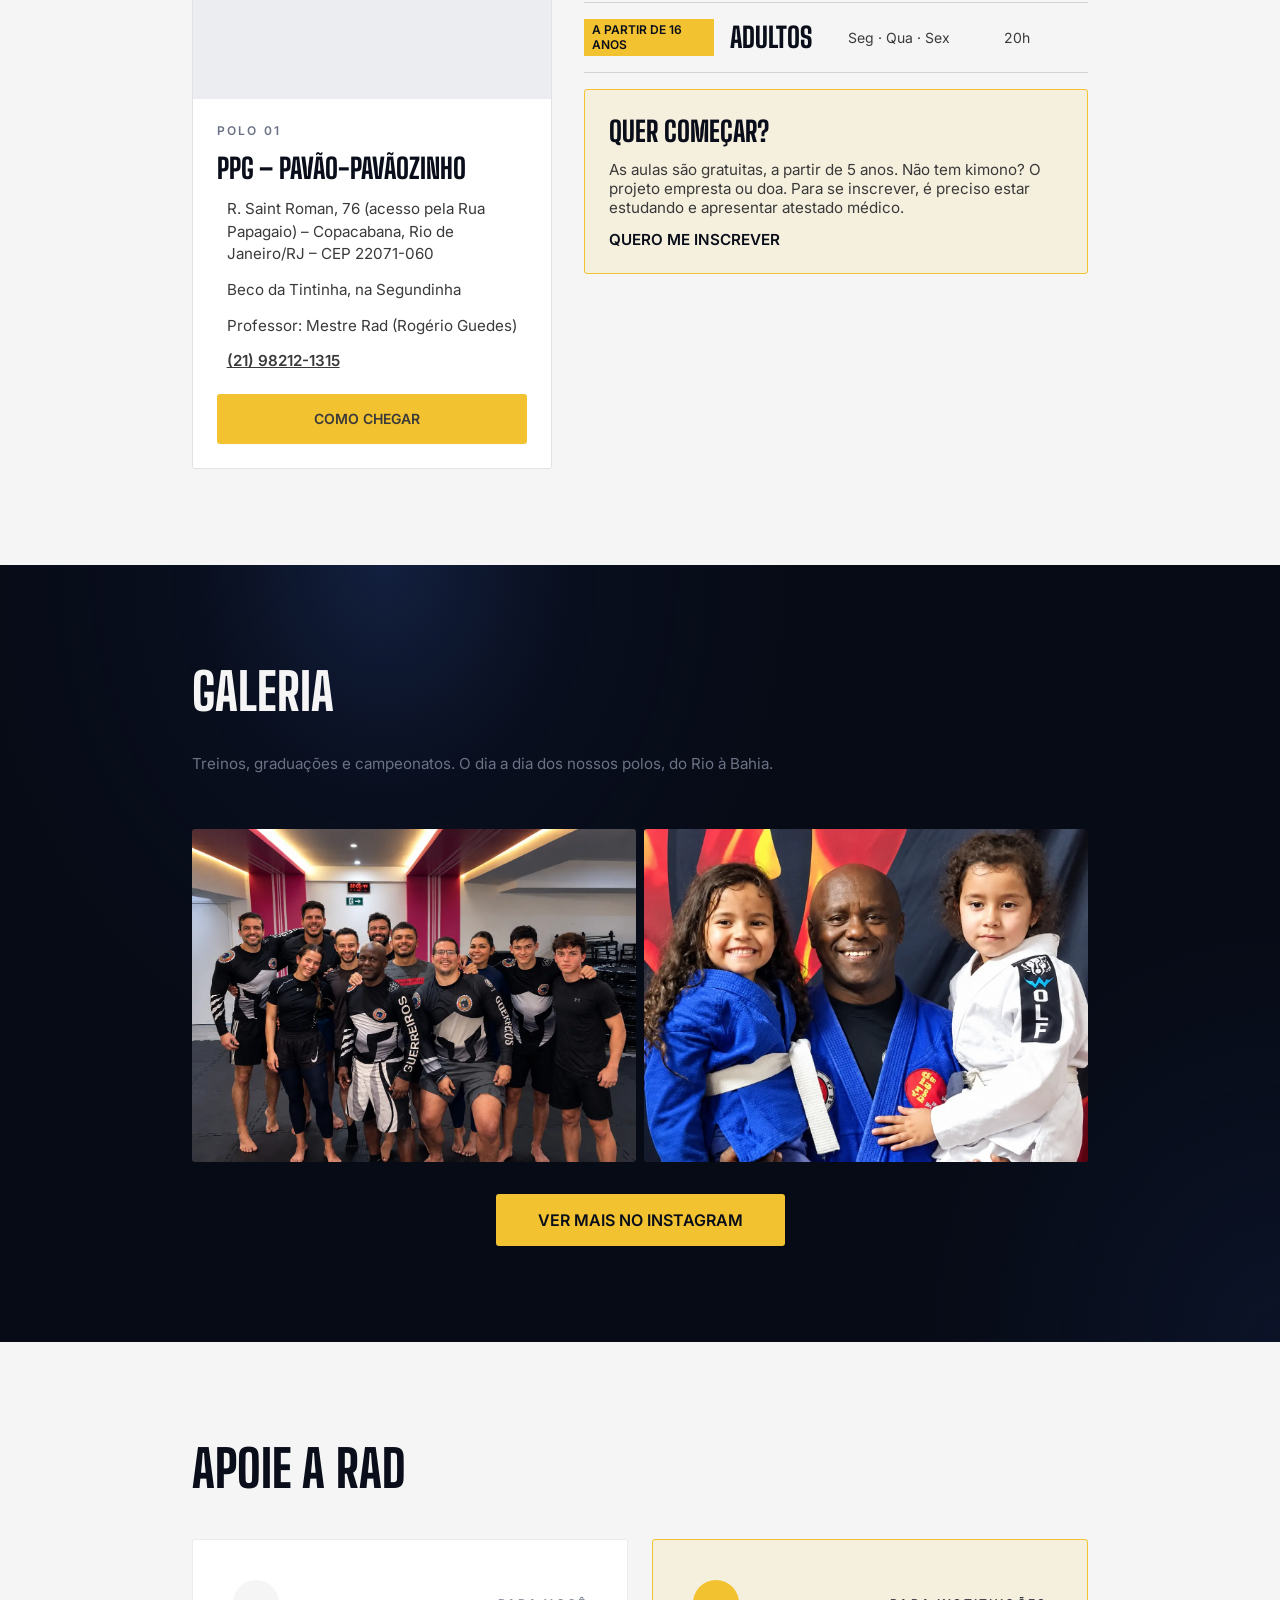
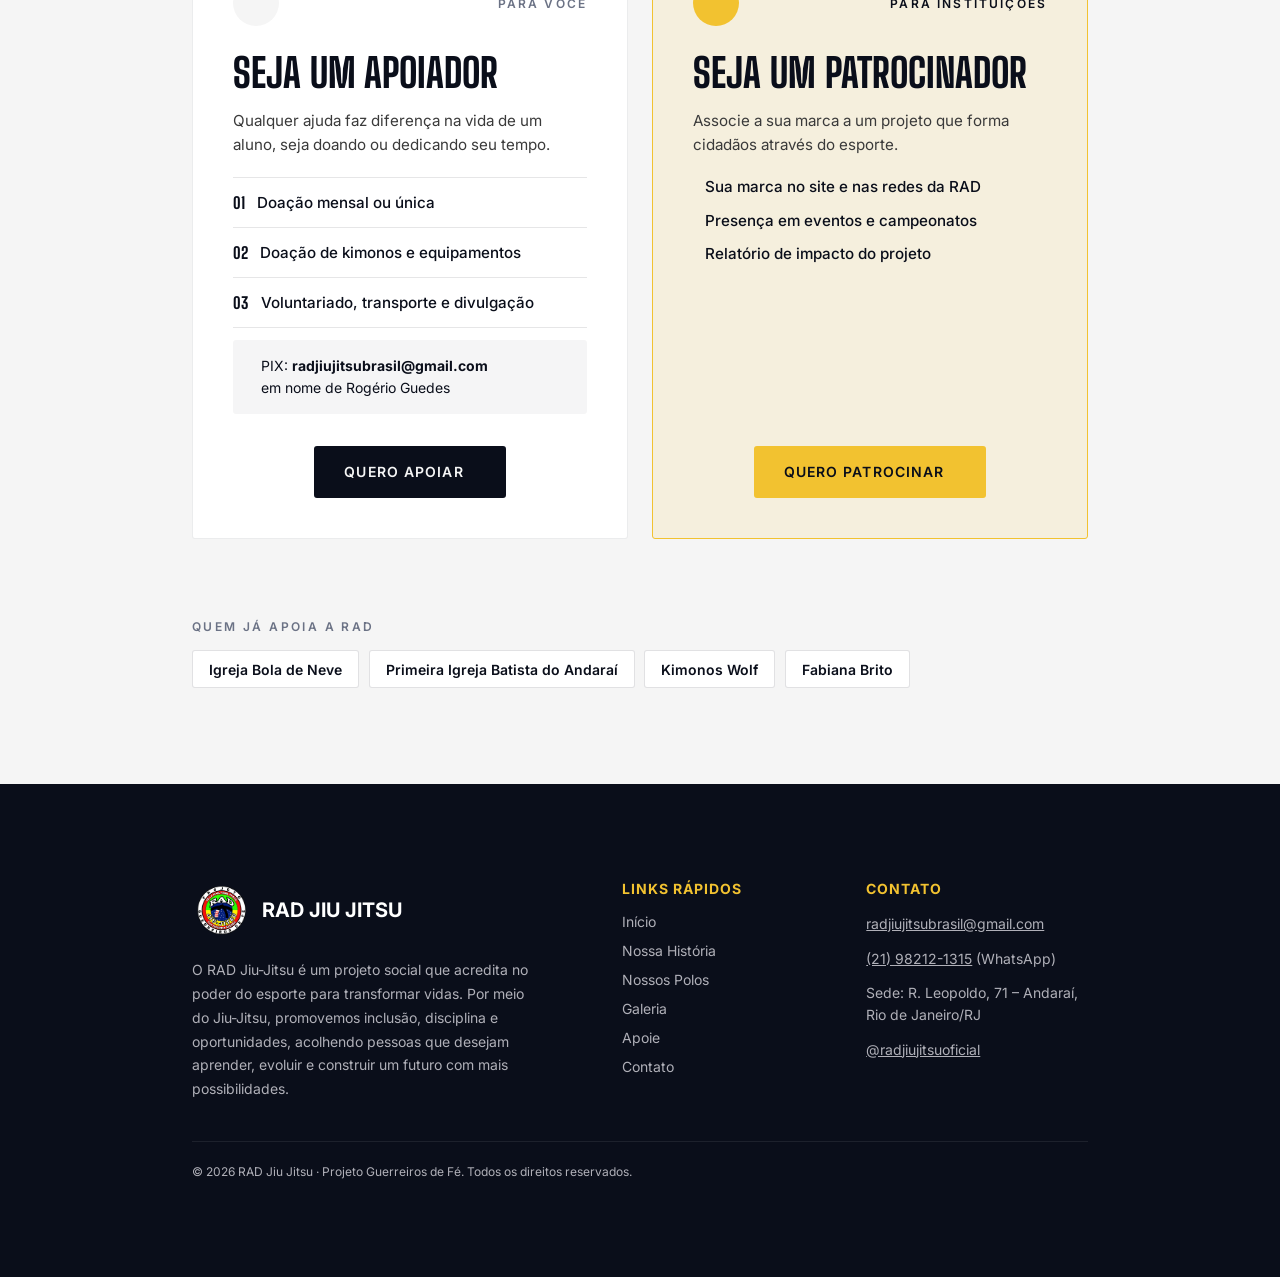
==== commit 08fae57f: "Ajusta texto do hero e remove símbolos do contato no rodapé Co-Authored-By: Claude Opus 5.5 <noreply" ====
--- a/index.html
+++ b/index.html
@@ -42,7 +42,7 @@
 
             <div id="hero-conteudo">
                 <h2>Formando <span>campeões</span> dentro e fora do tatame</h2>
-                <p>Acreditamos que o Jiu-Jitsu vai muito além do esporte. Nosso projeto oferece oportunidades para crianças, jovens e adultos que desejam transformar suas vidas por meio da disciplina, do respeito e da dedicação. Aqui, todos têm espaço para aprender, evoluir e construir um futuro melhor, independentemente de sua condição financeira.</p>
+                <p>Acreditamos que o Jiu-Jitsu vai muito além do esporte. Nosso projeto oferece oportunidades para crianças, jovens e adultos que desejam transformar suas vidas por meio da disciplina, do respeito e da dedicação.</p>
 
                 <div id="hero-btns">
                     <a href="#polos" class="btn btn-primary">Encontre seu polo</a>
@@ -429,10 +429,10 @@
         </div>
         <div class="footer-contact">
             <h3>CONTATO</h3>
-            <p>✉ &nbsp; <a href="mailto:radjiujitsubrasil@gmail.com">radjiujitsubrasil@gmail.com</a></p>
-            <p>☎ &nbsp; <a href="#" data-whatsapp="Olá! Vi o site da RAD Jiu Jitsu.">(21) 98212-1315</a> (WhatsApp)</p>
-            <p>⌖ &nbsp; Sede: R. Leopoldo, 71 – Andaraí, Rio de Janeiro/RJ</p>
-            <p>◎ &nbsp; <a href="https://instagram.com/radjiujitsuoficial" target="_blank" rel="noopener">@radjiujitsuoficial</a></p>
+            <p><a href="mailto:radjiujitsubrasil@gmail.com">radjiujitsubrasil@gmail.com</a></p>
+            <p><a href="#" data-whatsapp="Olá! Vi o site da RAD Jiu Jitsu.">(21) 98212-1315</a> (WhatsApp)</p>
+            <p>Sede: R. Leopoldo, 71 – Andaraí, Rio de Janeiro/RJ</p>
+            <p><a href="https://instagram.com/radjiujitsuoficial" target="_blank" rel="noopener">@radjiujitsuoficial</a></p>
         </div>
     </div>
     <div class="footer-bottom">
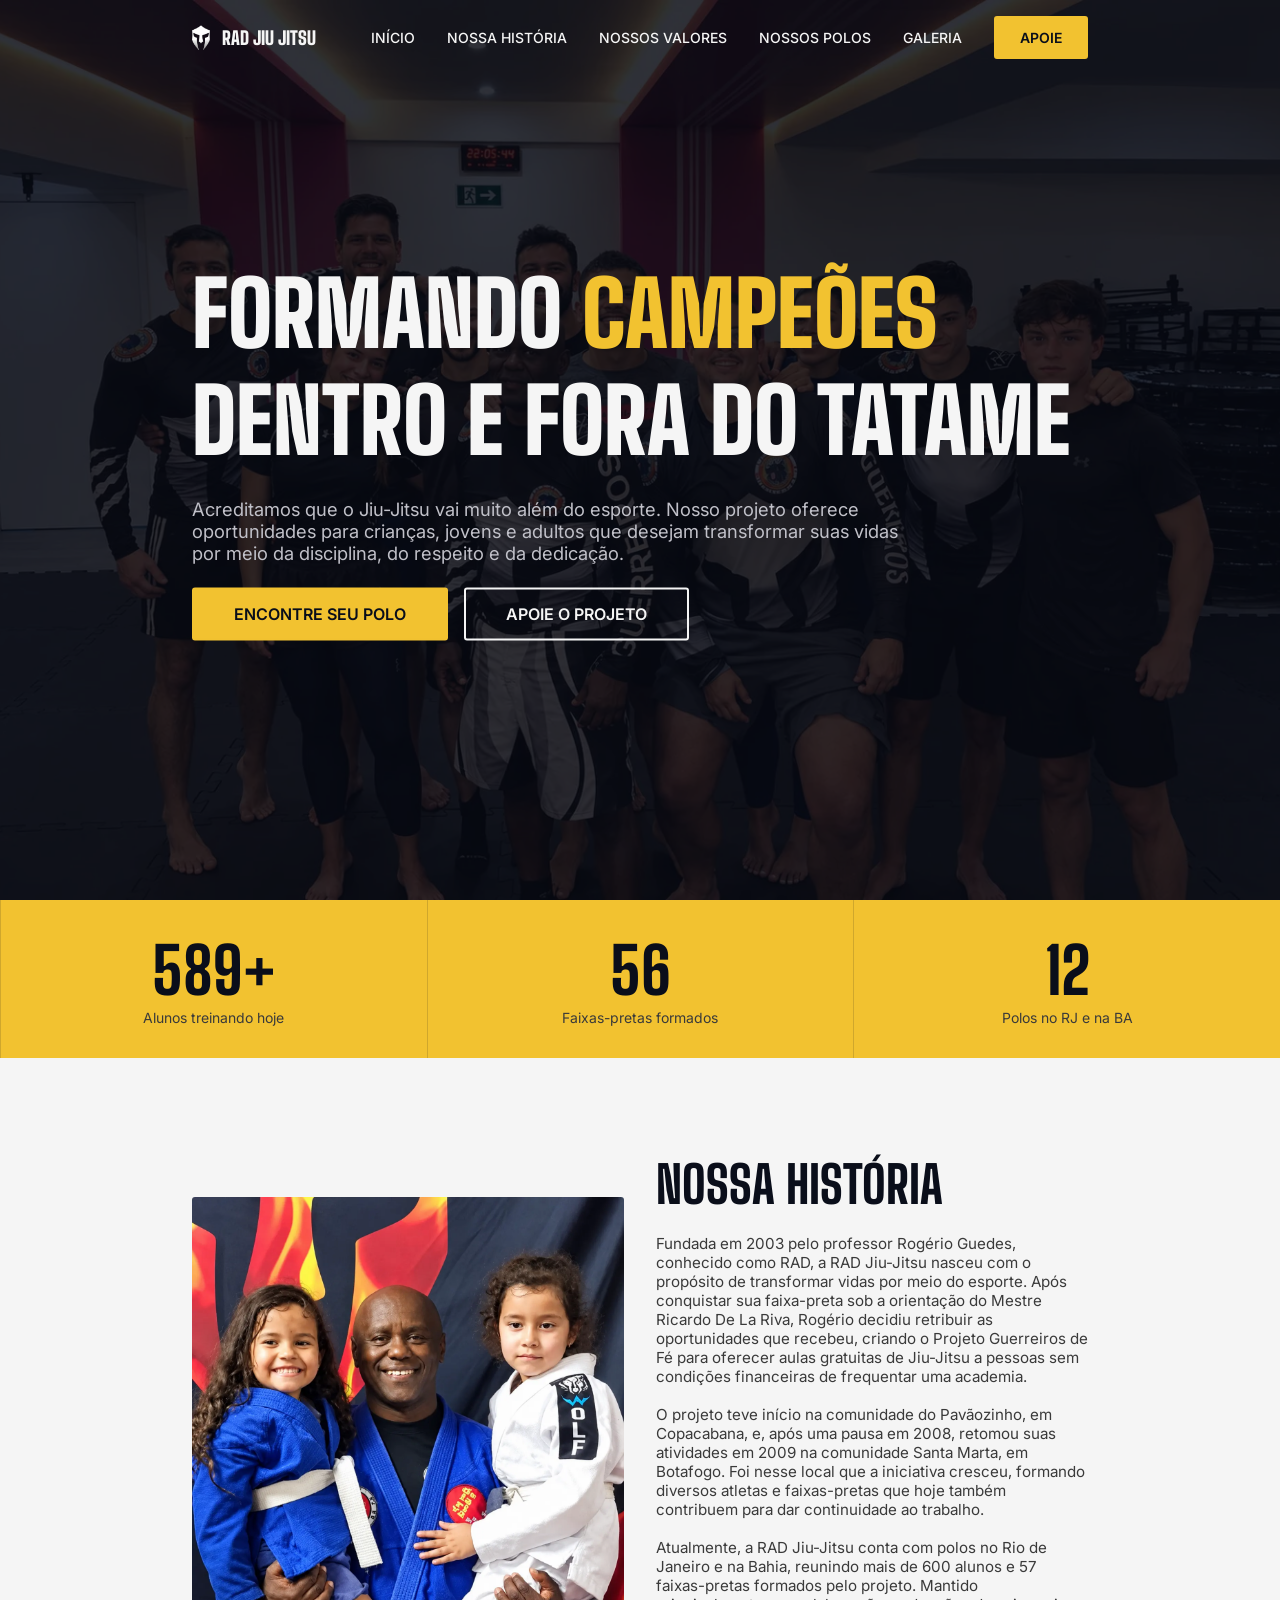
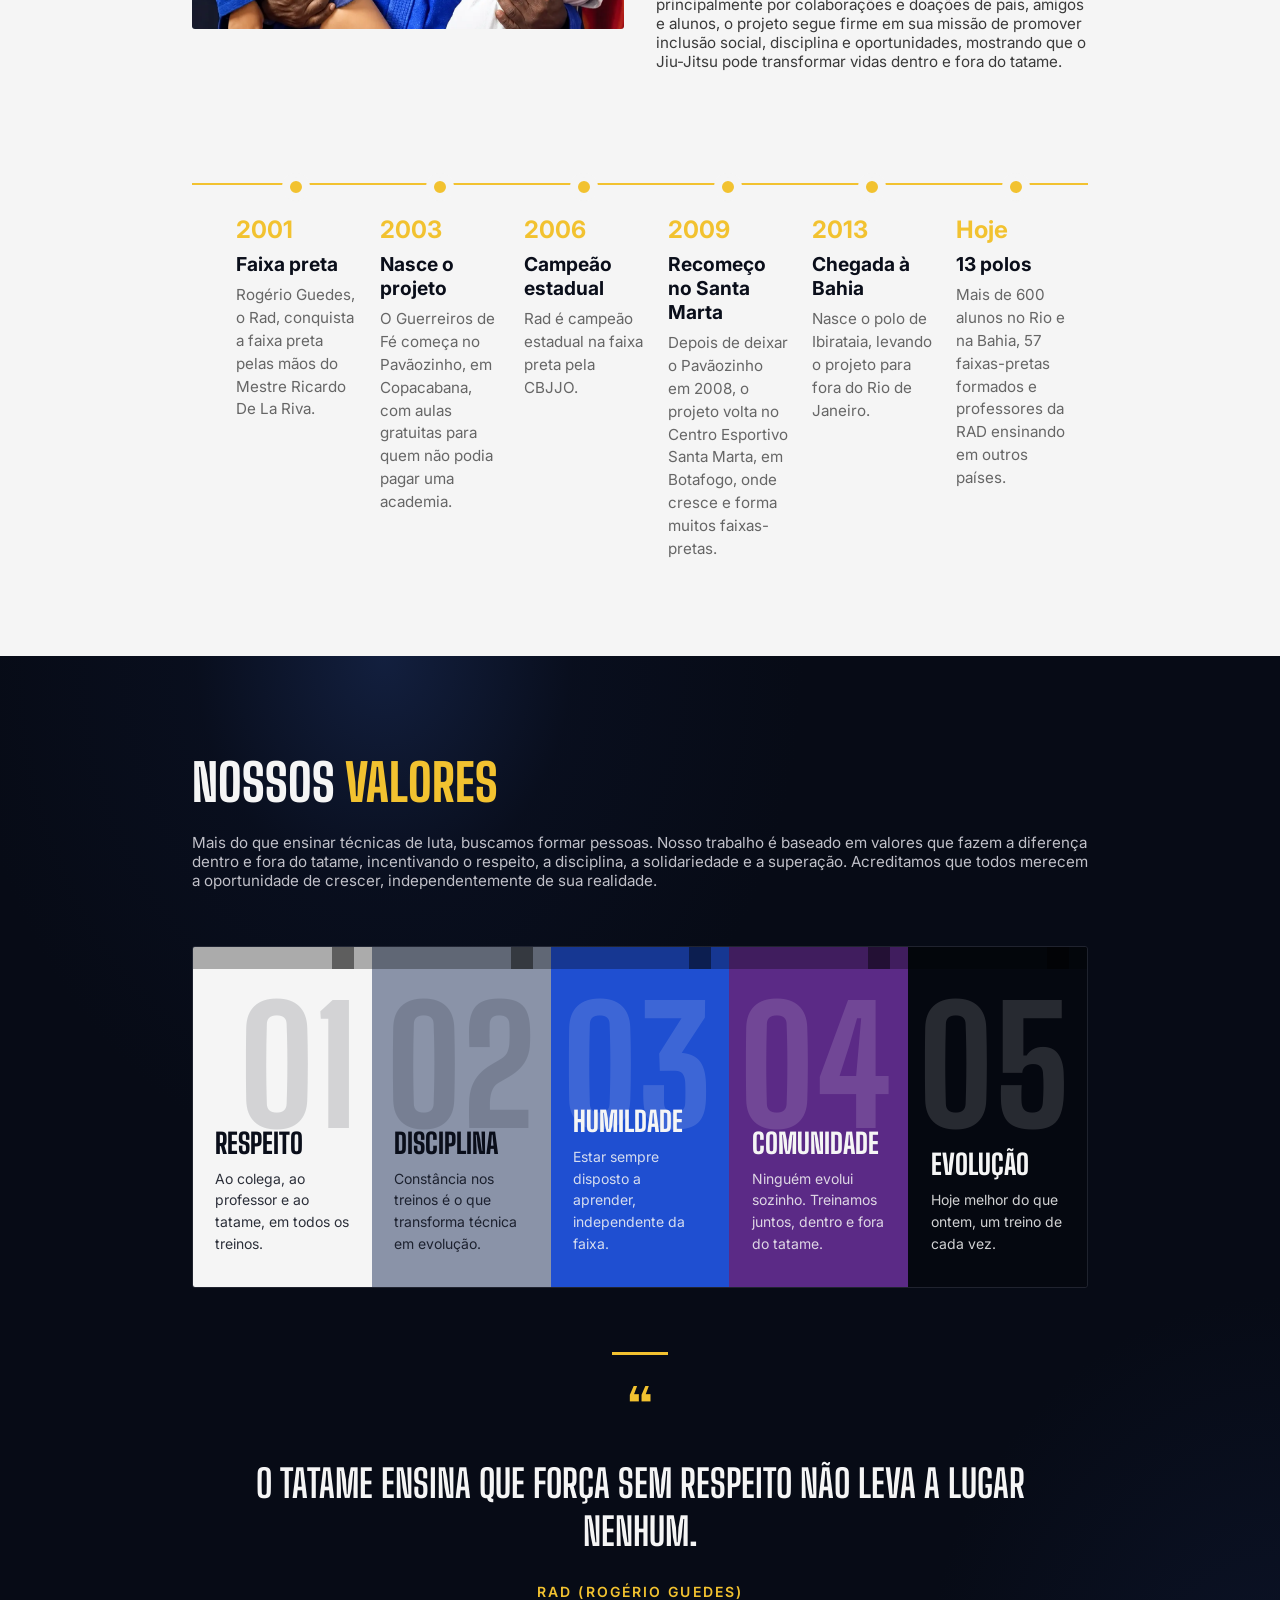
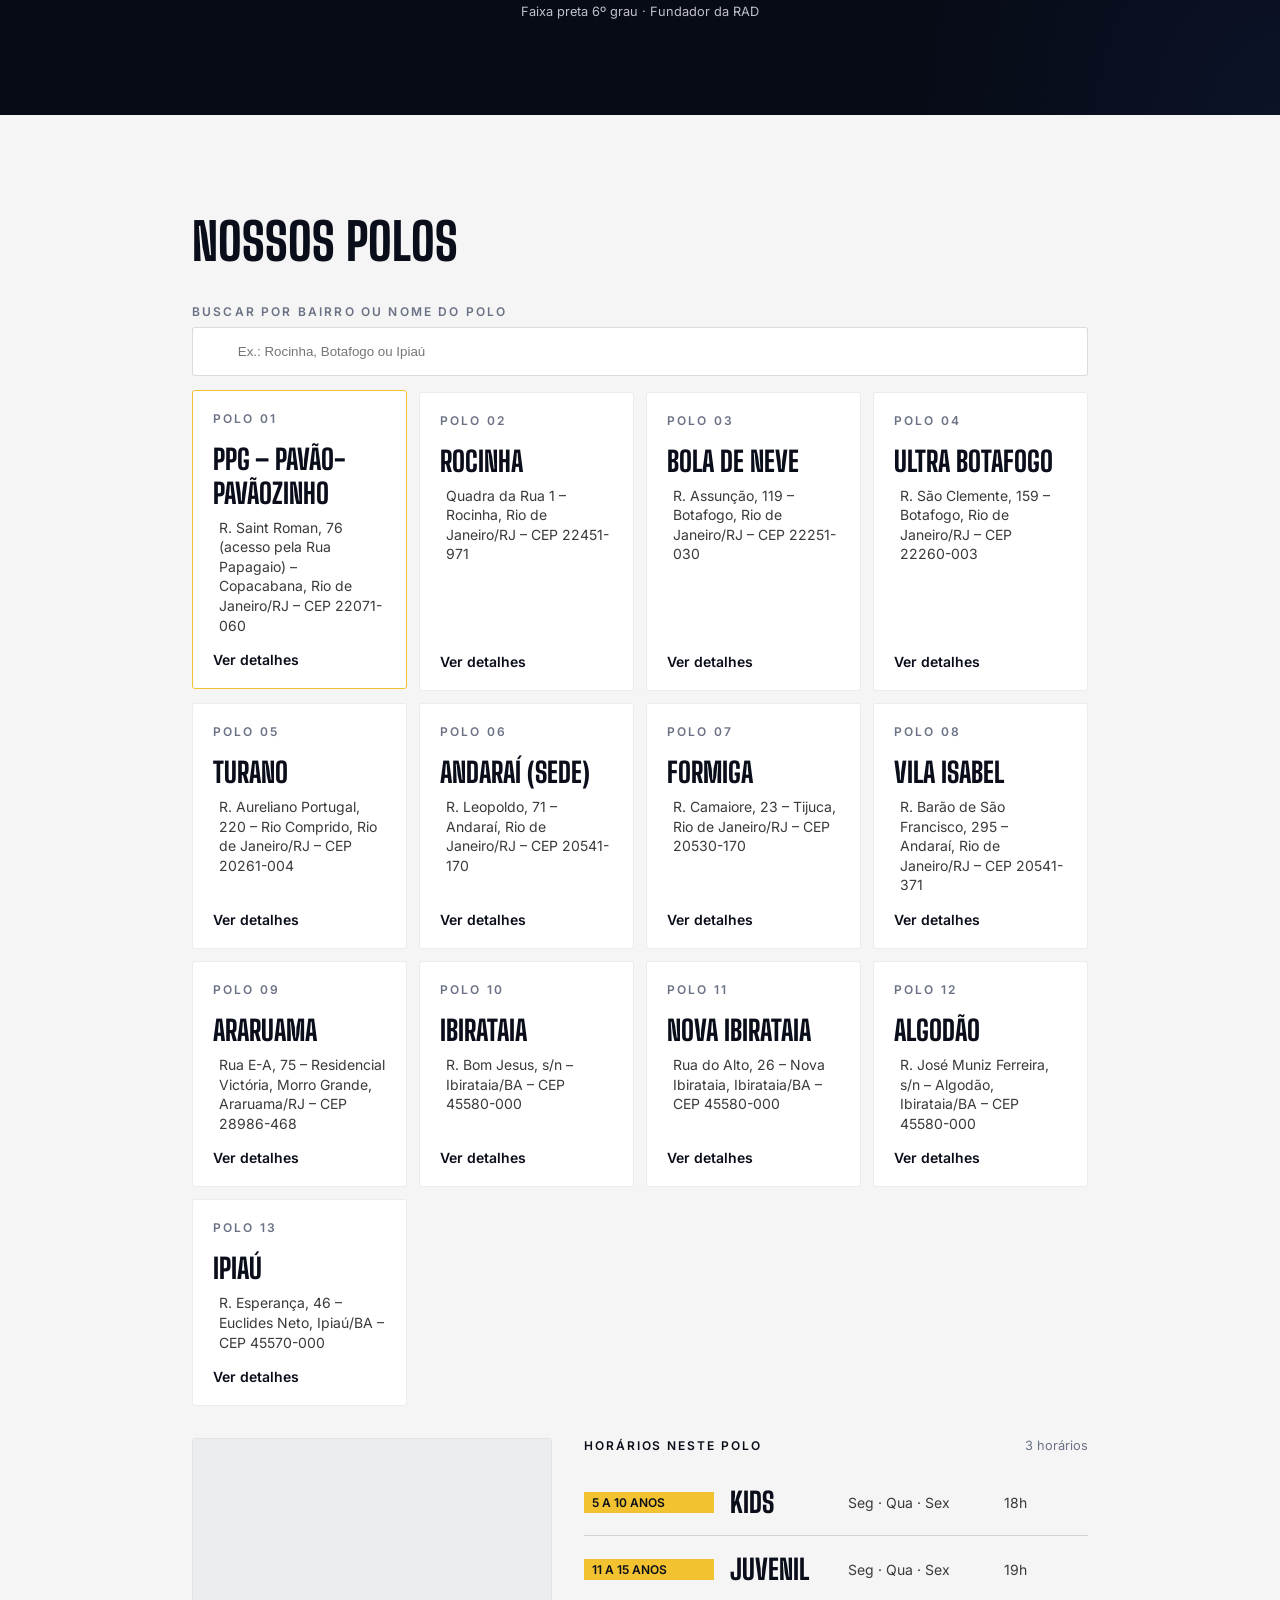
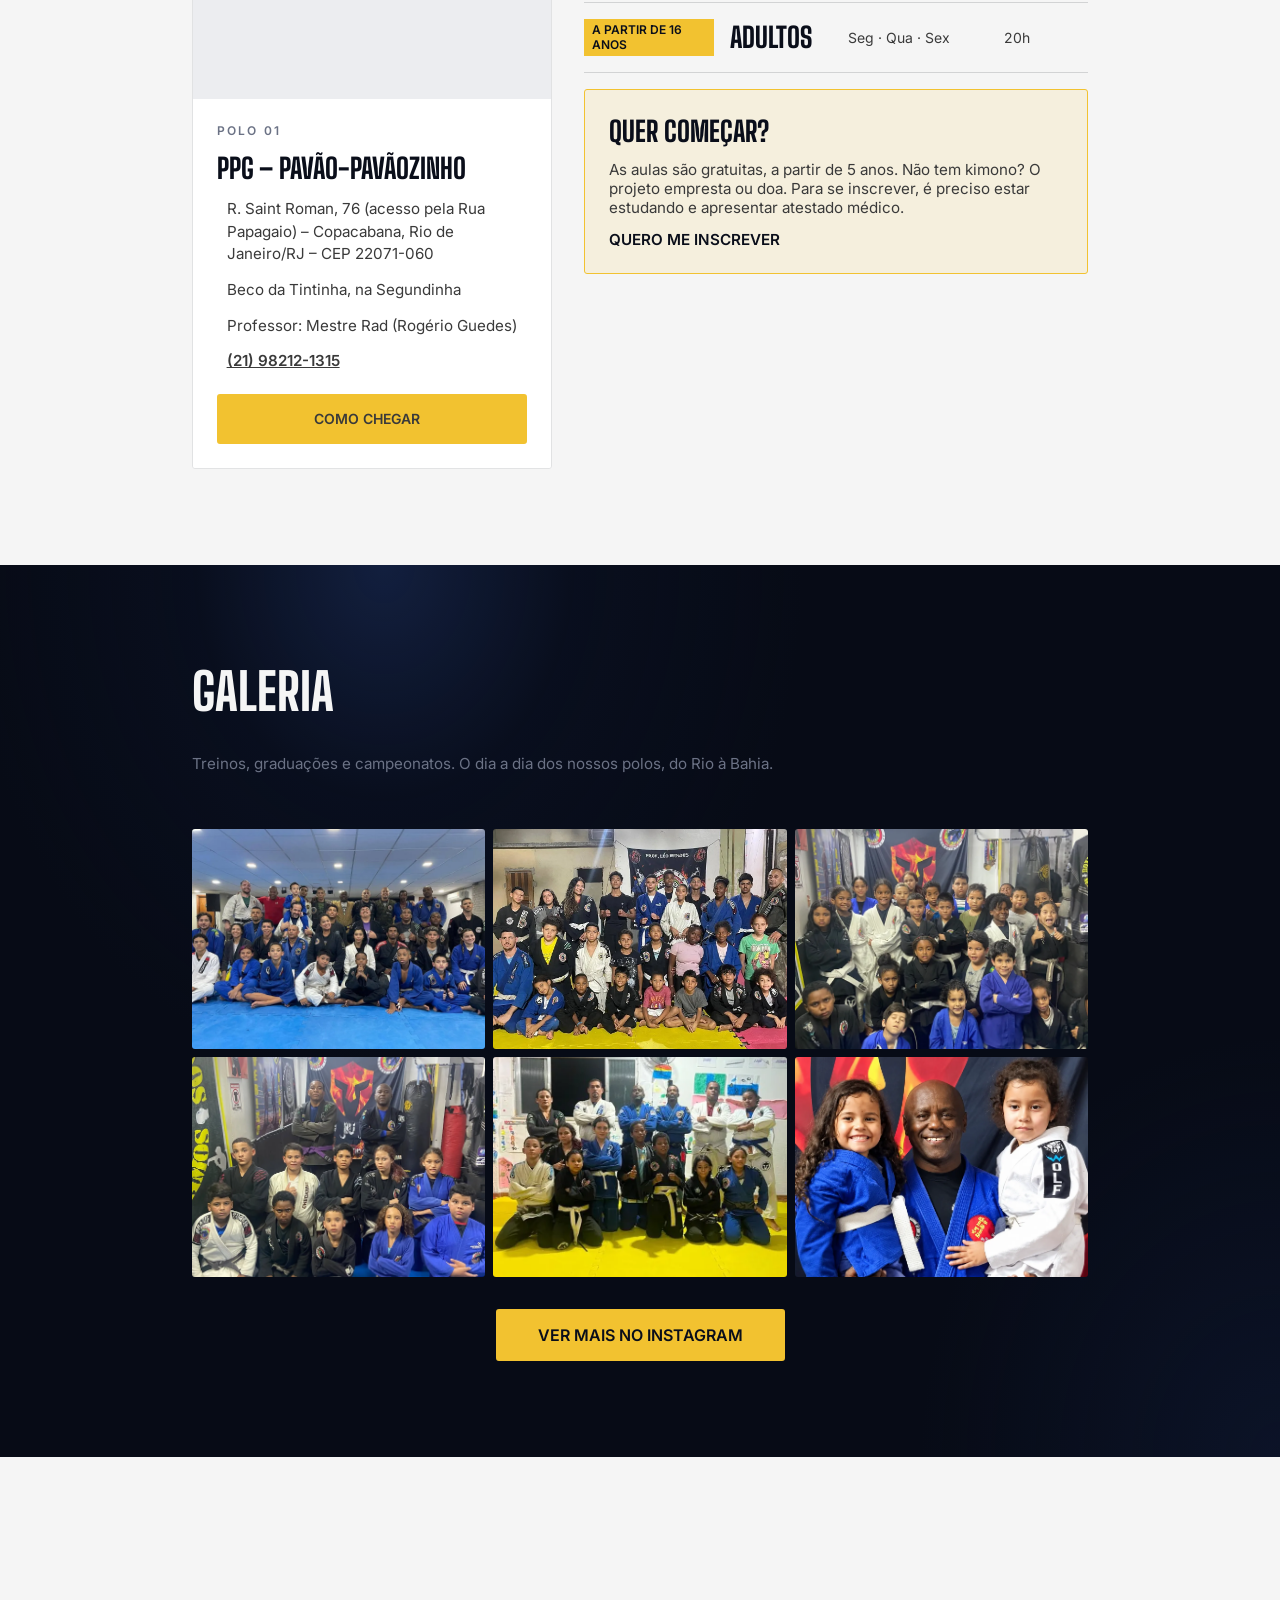
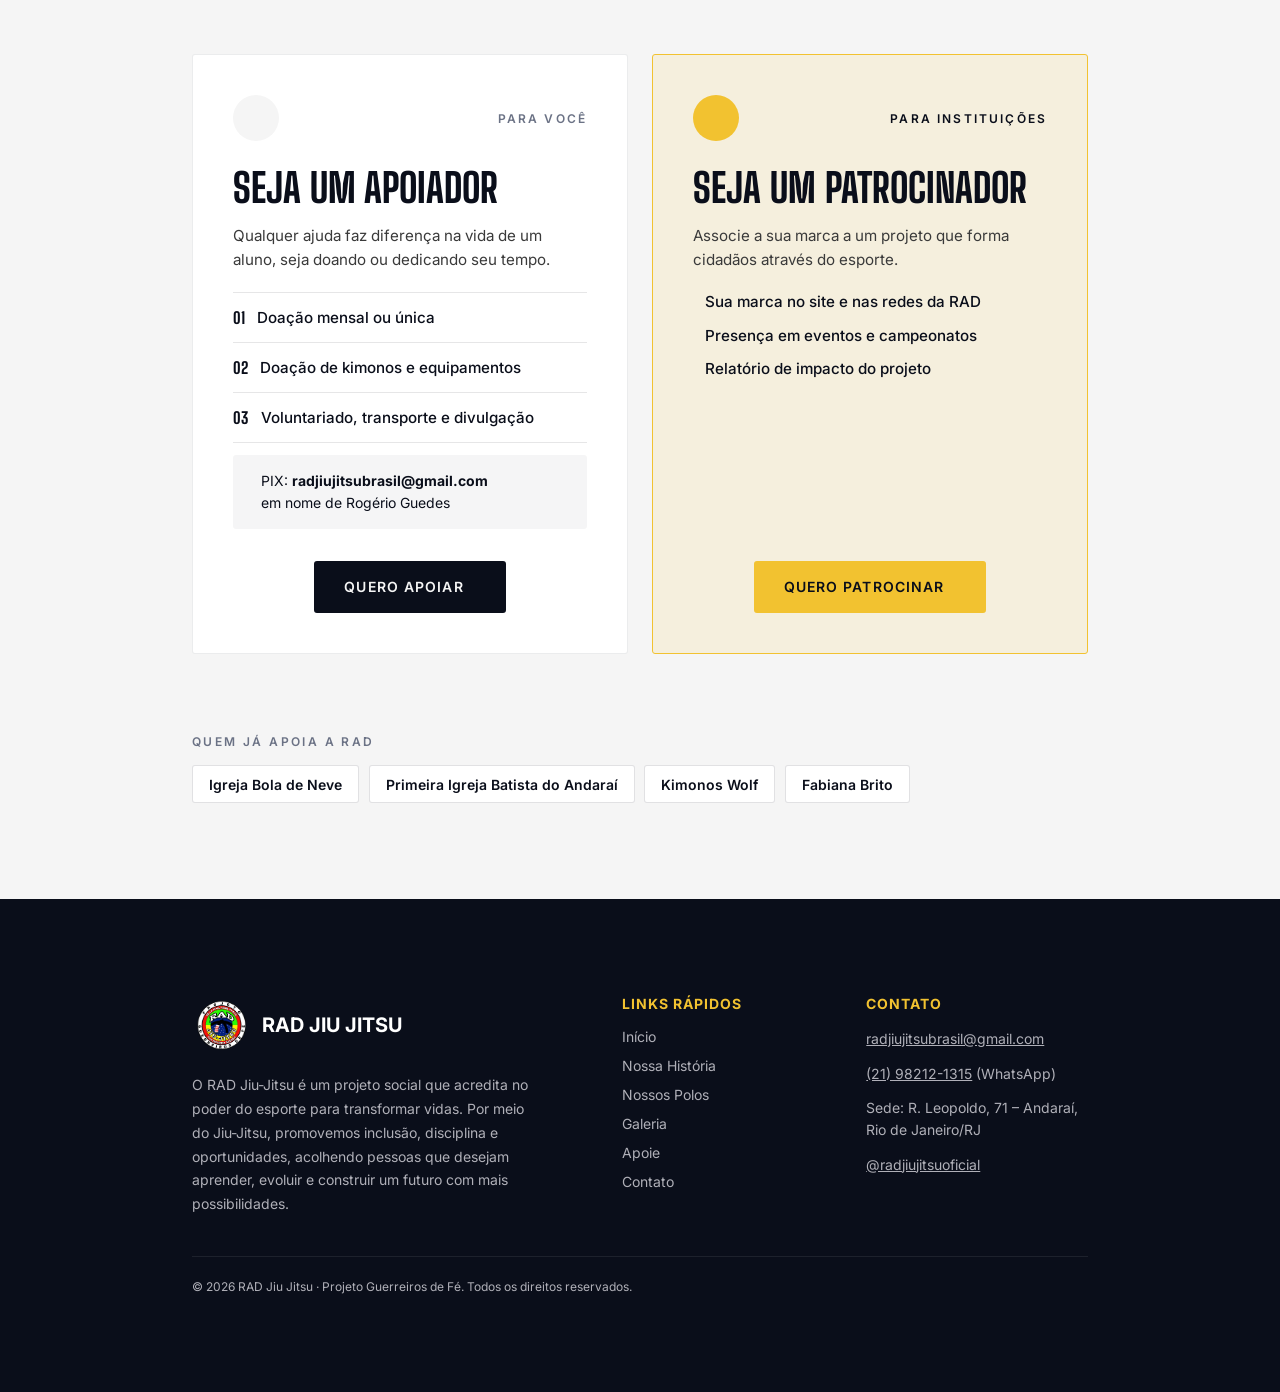
==== commit 7d293f07: "Adiciona fotos do projeto na galeria Co-Authored-By: Claude Opus 5.5 <noreply@anthropic.com> Claude-" ====
--- a/index.html
+++ b/index.html
@@ -305,8 +305,12 @@
 
         <!-- Para adicionar fotos, é só colocar mais <img> aqui. A grade se ajusta sozinha. -->
         <div class="galeria-fotos">
-            <img src="assets/images/img_hero.webp" alt="Alunos e professores da RAD Jiu Jitsu reunidos em formação" loading="lazy">
-            <img src="assets/images/img_historia.webp" alt="Alunos da RAD Jiu Jitsu no tatame" loading="lazy">
+            <img src="assets/images/galeria-04.webp" alt="Alunos e professores de vários polos da RAD reunidos em um encontro no tatame" loading="lazy">
+            <img src="assets/images/galeria-05.webp" alt="Alunos do polo Turano com o professor Léo Mendes" loading="lazy">
+            <img src="assets/images/galeria-03.webp" alt="Turma kids da RAD reunida em frente à bandeira do Projeto Guerreiros de Fé" loading="lazy">
+            <img src="assets/images/galeria-02.webp" alt="Alunos e professores da RAD posando em frente à bandeira do projeto" loading="lazy">
+            <img src="assets/images/galeria-01.webp" alt="Professores e alunos da RAD de kimono no tatame" loading="lazy">
+            <img src="assets/images/img_historia.webp" alt="Mestre Rad com duas alunas do projeto" loading="lazy">
         </div>
 
         <div class="btn-galeria">
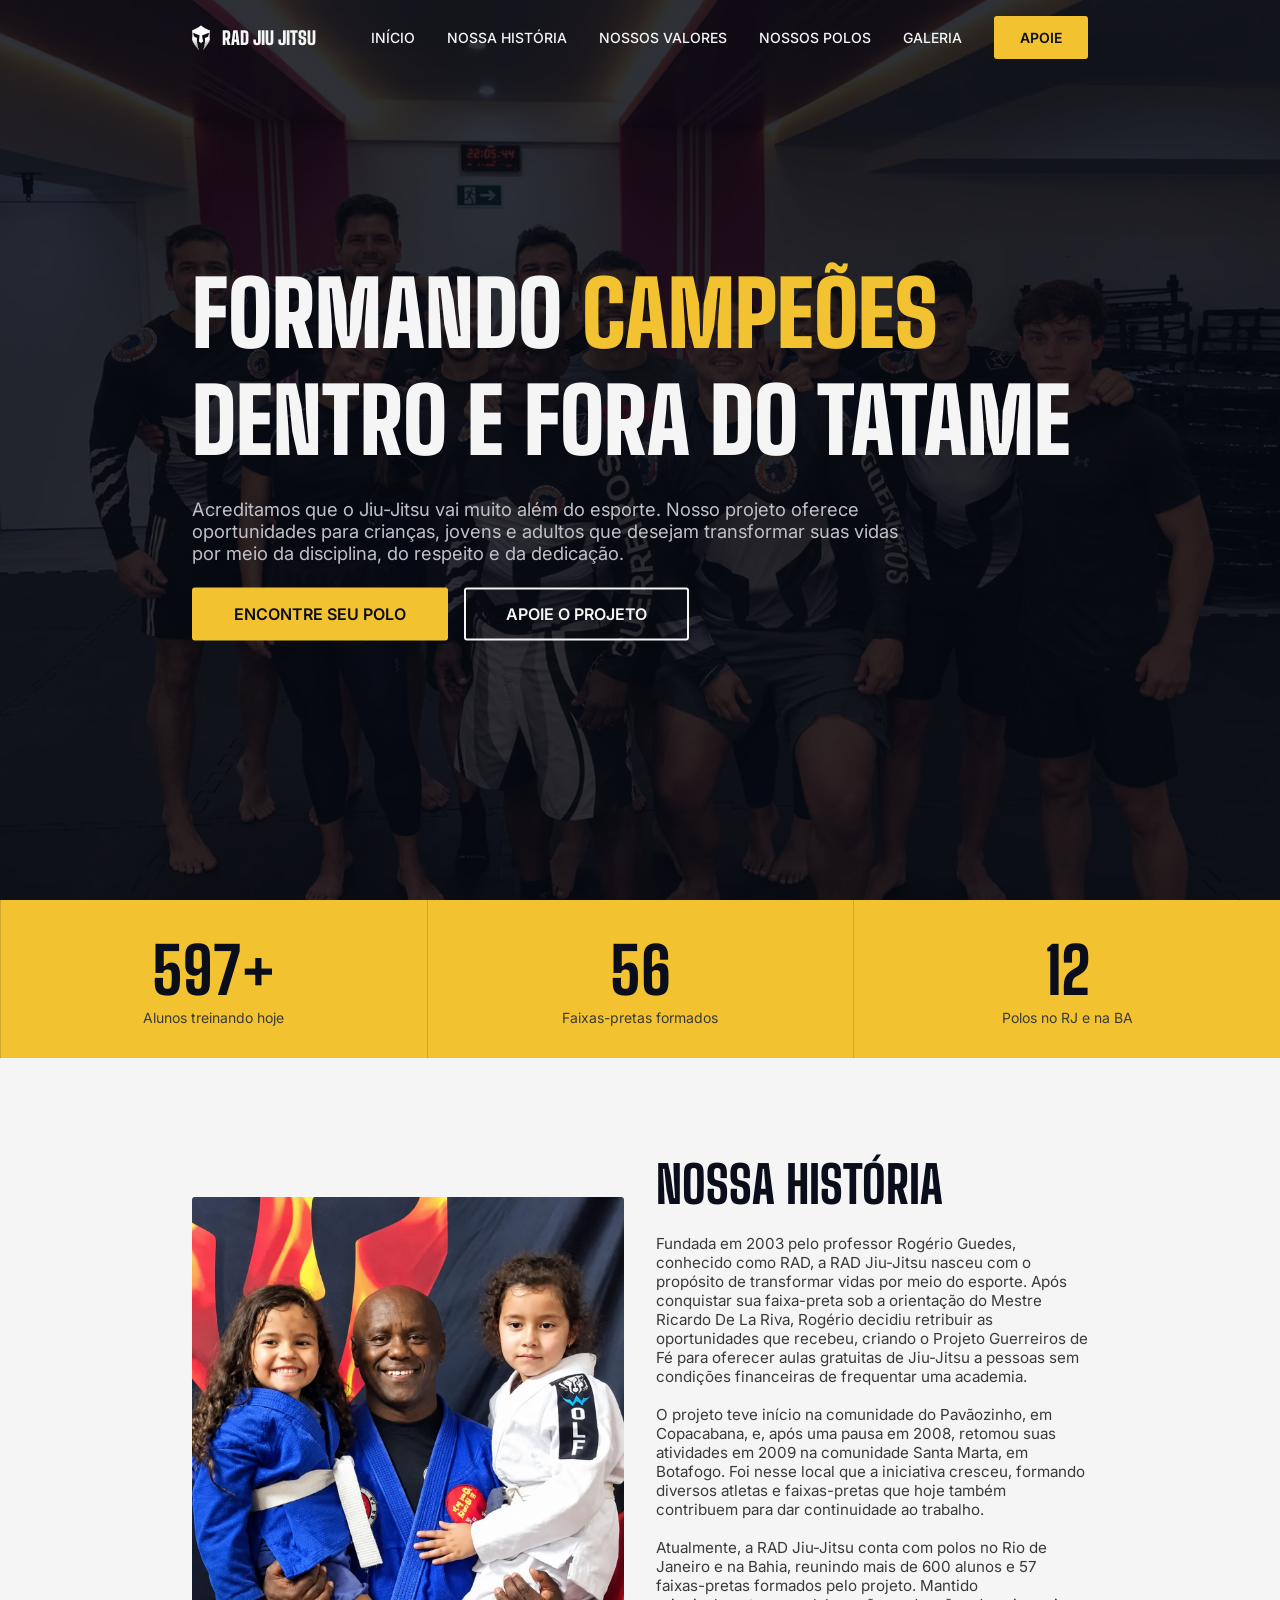
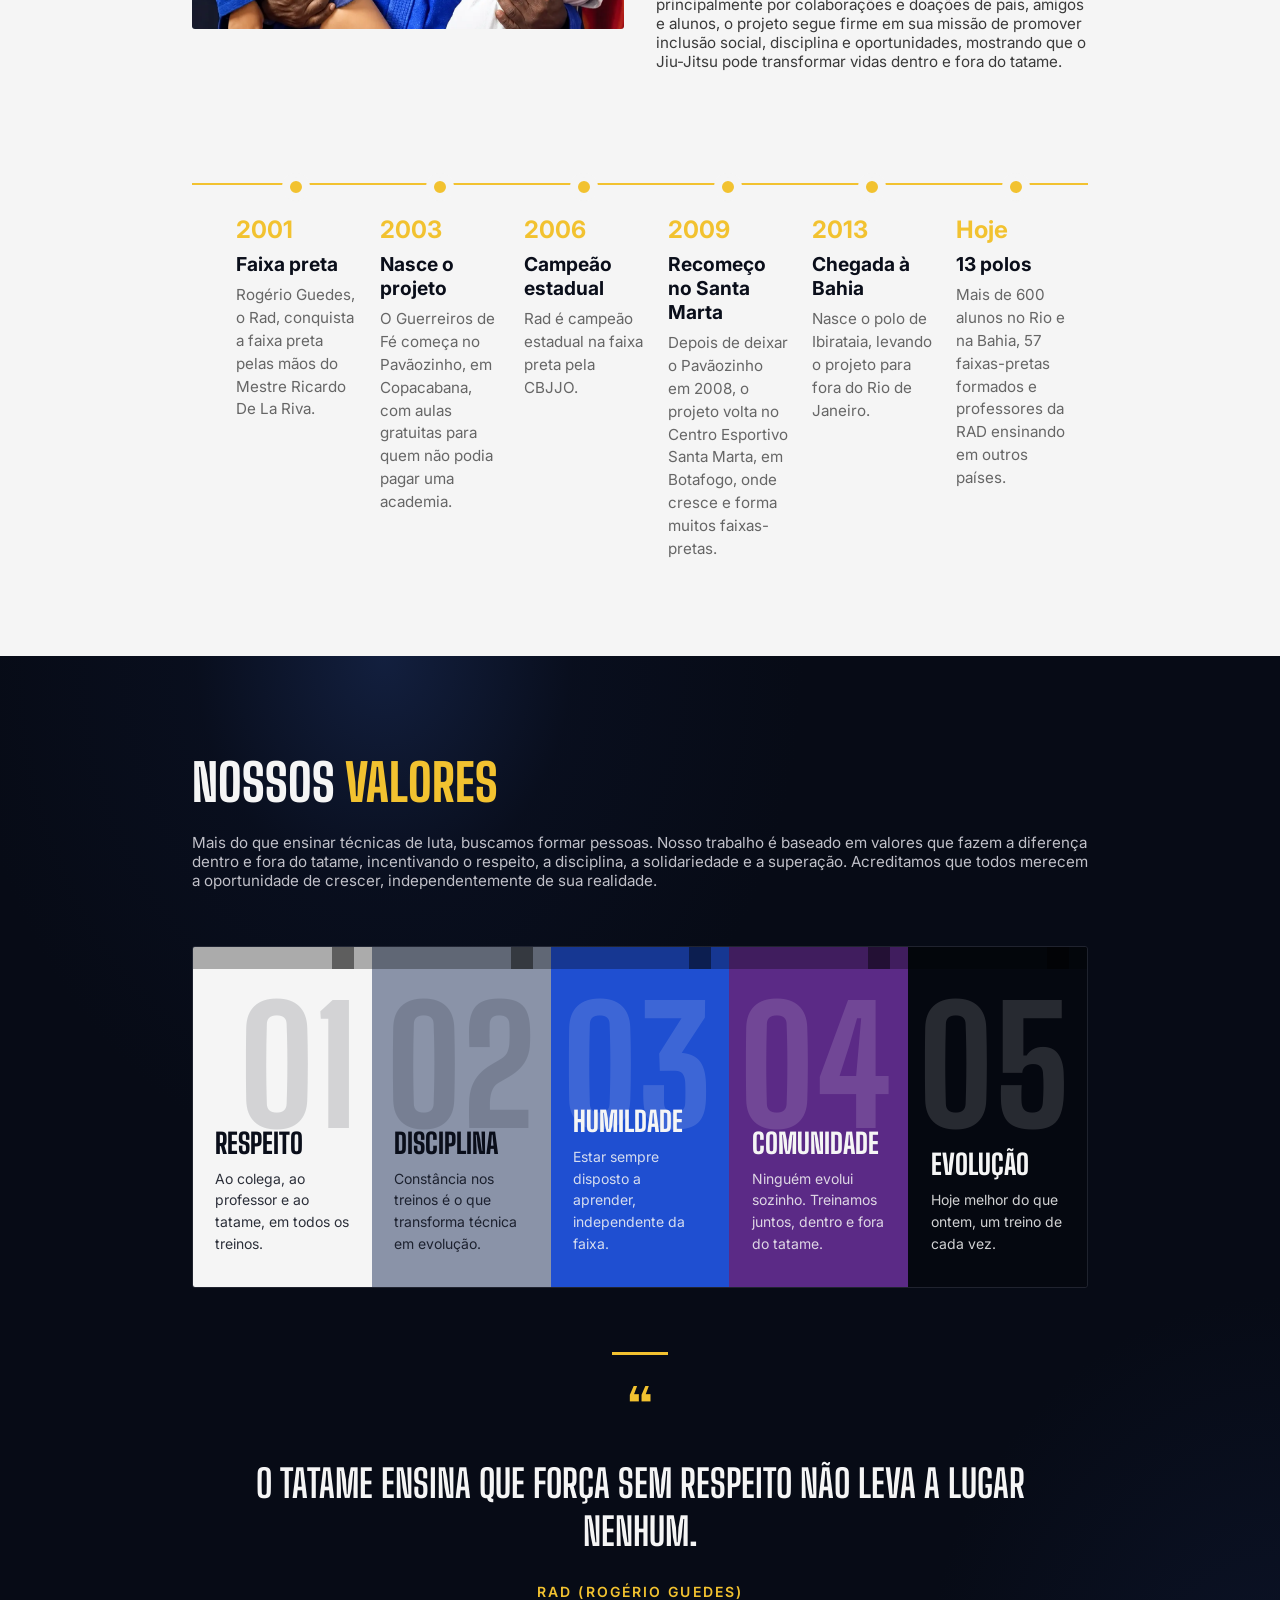
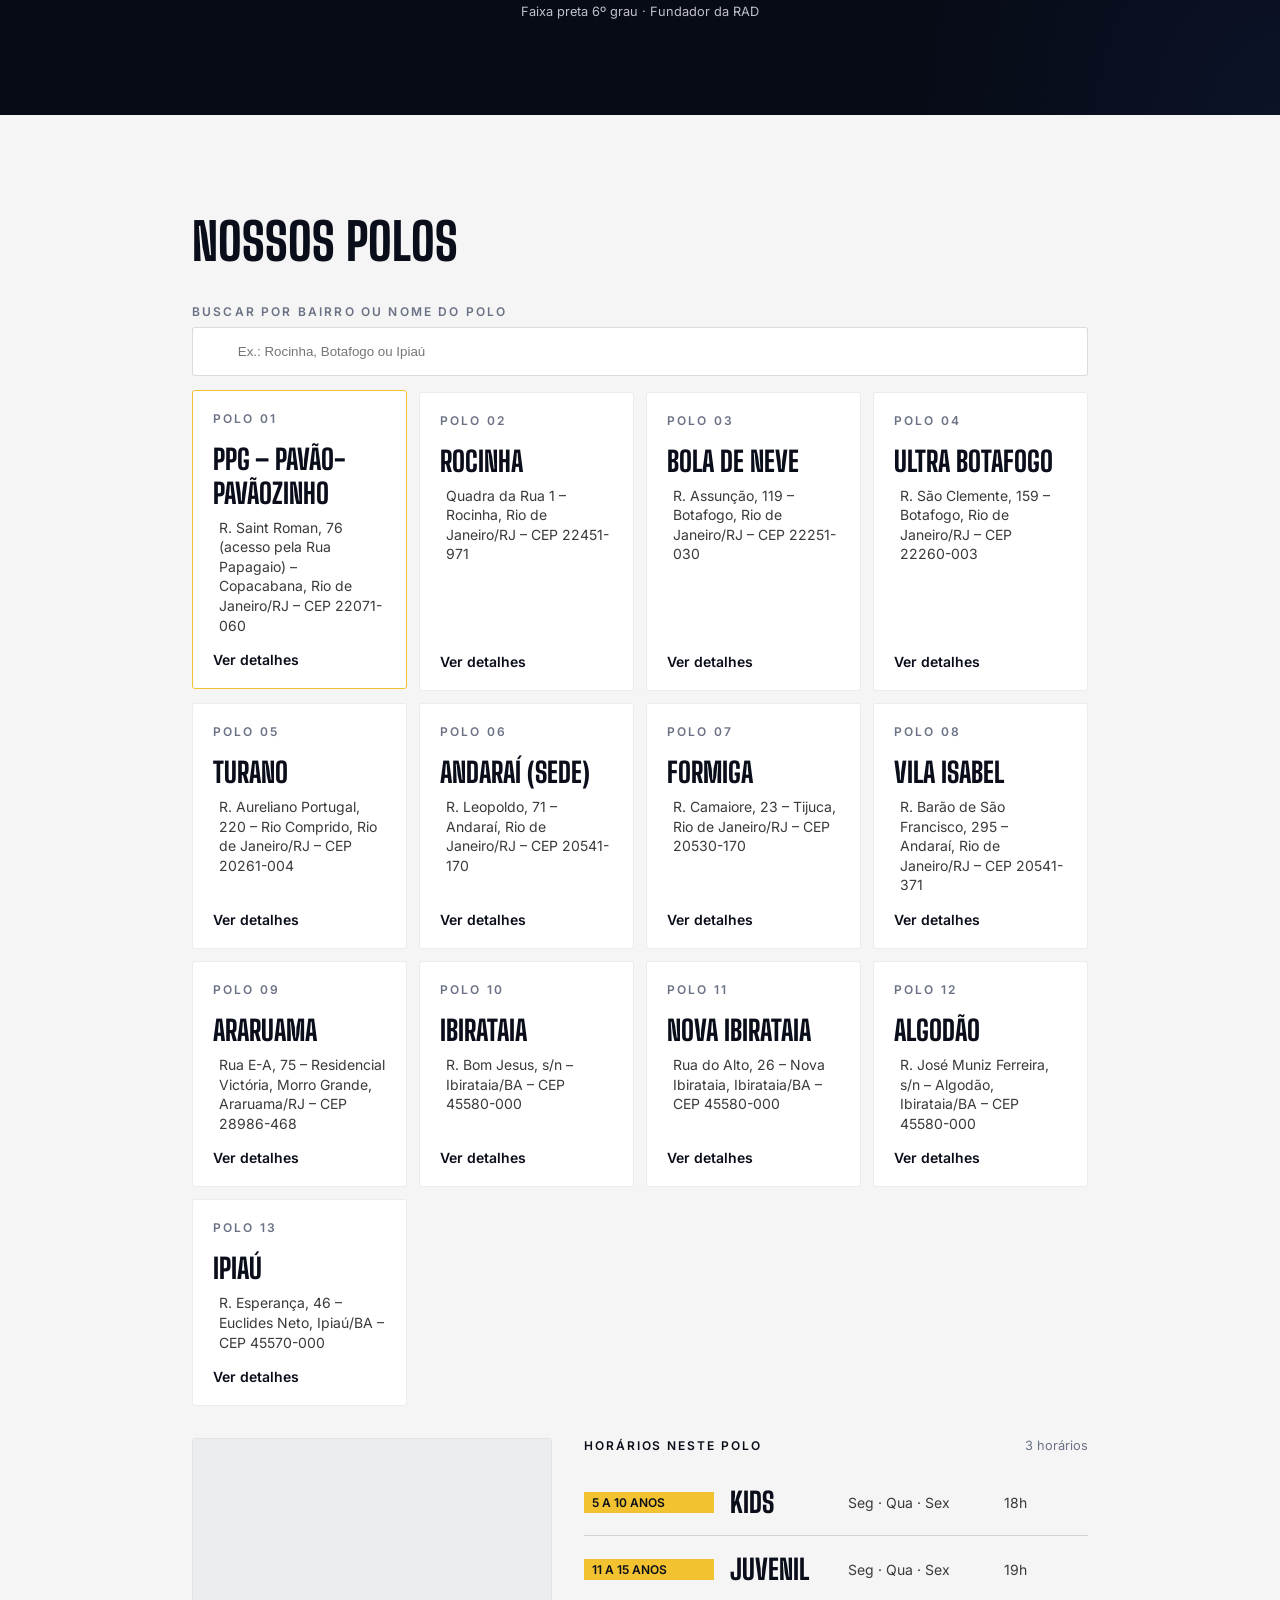
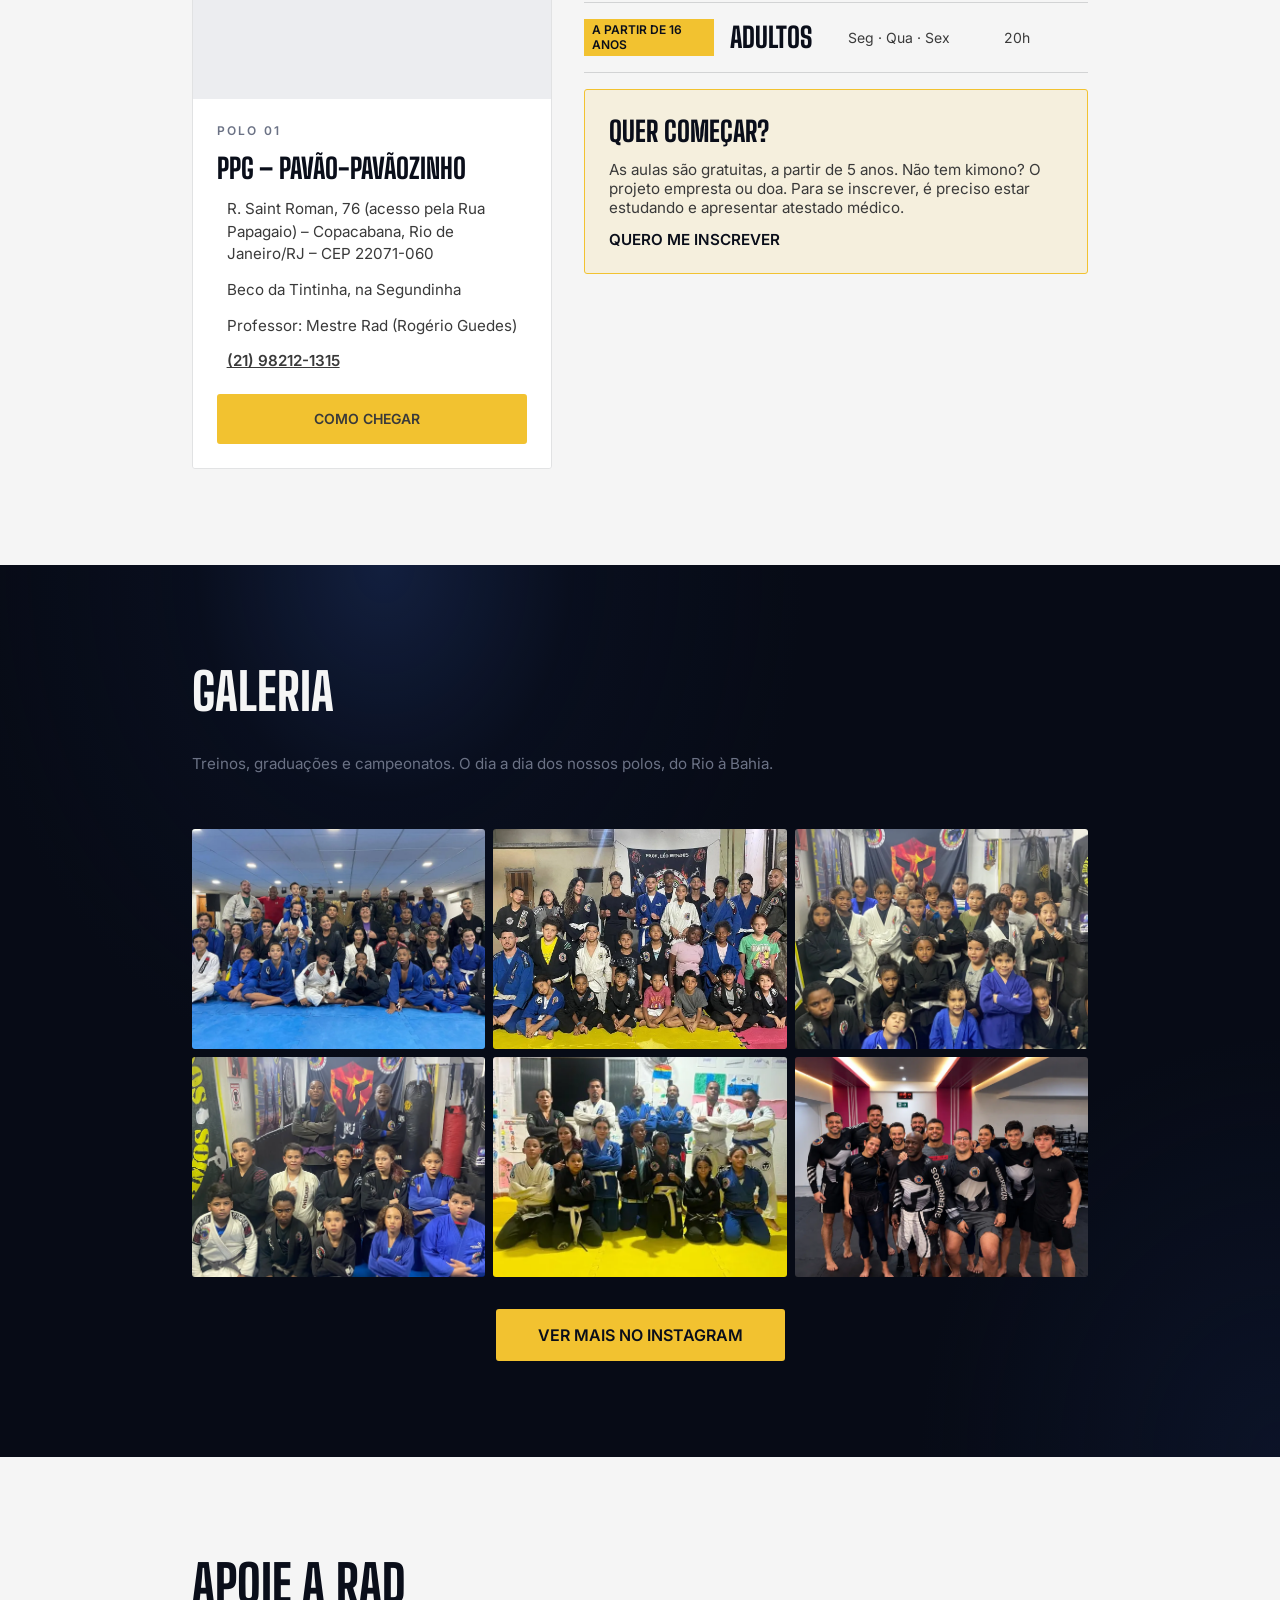
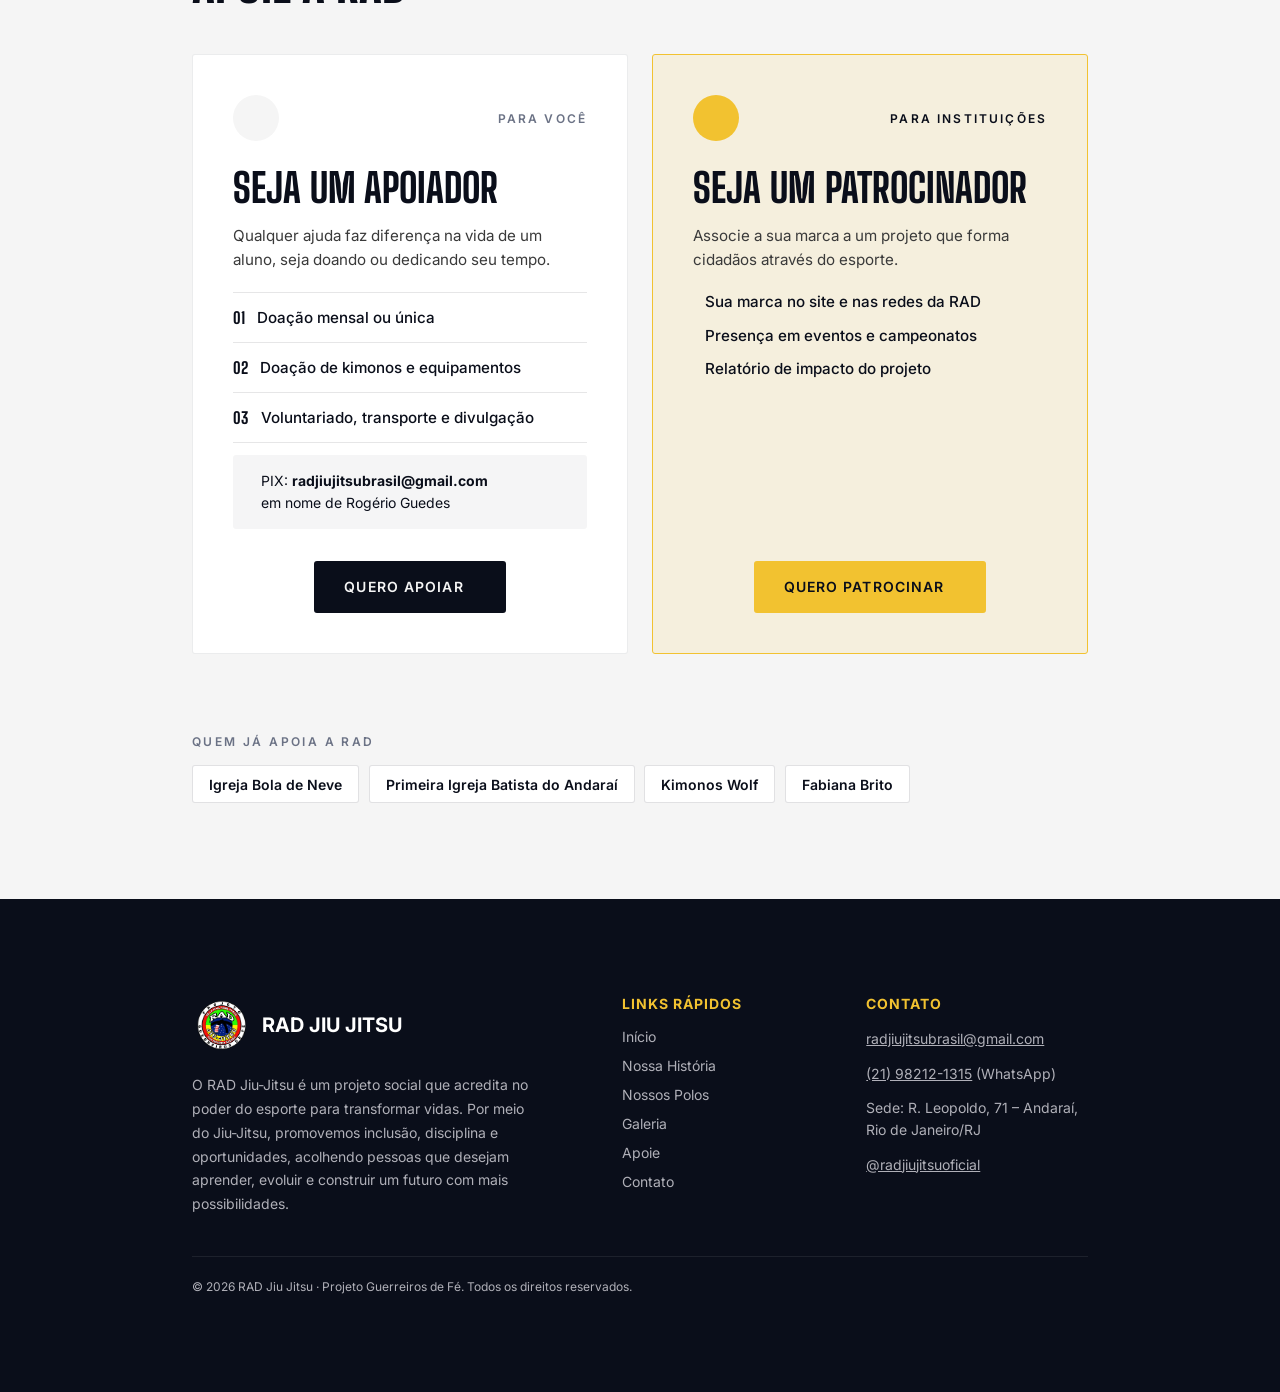
==== commit 46bfe487: "Troca a 6ª foto da galeria pela foto da turma Co-Authored-By: Claude Opus 5.5 <noreply@anthropic.com" ====
--- a/index.html
+++ b/index.html
@@ -310,7 +310,7 @@
             <img src="assets/images/galeria-03.webp" alt="Turma kids da RAD reunida em frente à bandeira do Projeto Guerreiros de Fé" loading="lazy">
             <img src="assets/images/galeria-02.webp" alt="Alunos e professores da RAD posando em frente à bandeira do projeto" loading="lazy">
             <img src="assets/images/galeria-01.webp" alt="Professores e alunos da RAD de kimono no tatame" loading="lazy">
-            <img src="assets/images/img_historia.webp" alt="Mestre Rad com duas alunas do projeto" loading="lazy">
+            <img src="assets/images/img_hero.webp" alt="Turma da RAD Jiu Jitsu reunida com o Mestre Rad após o treino" loading="lazy">
         </div>
 
         <div class="btn-galeria">
